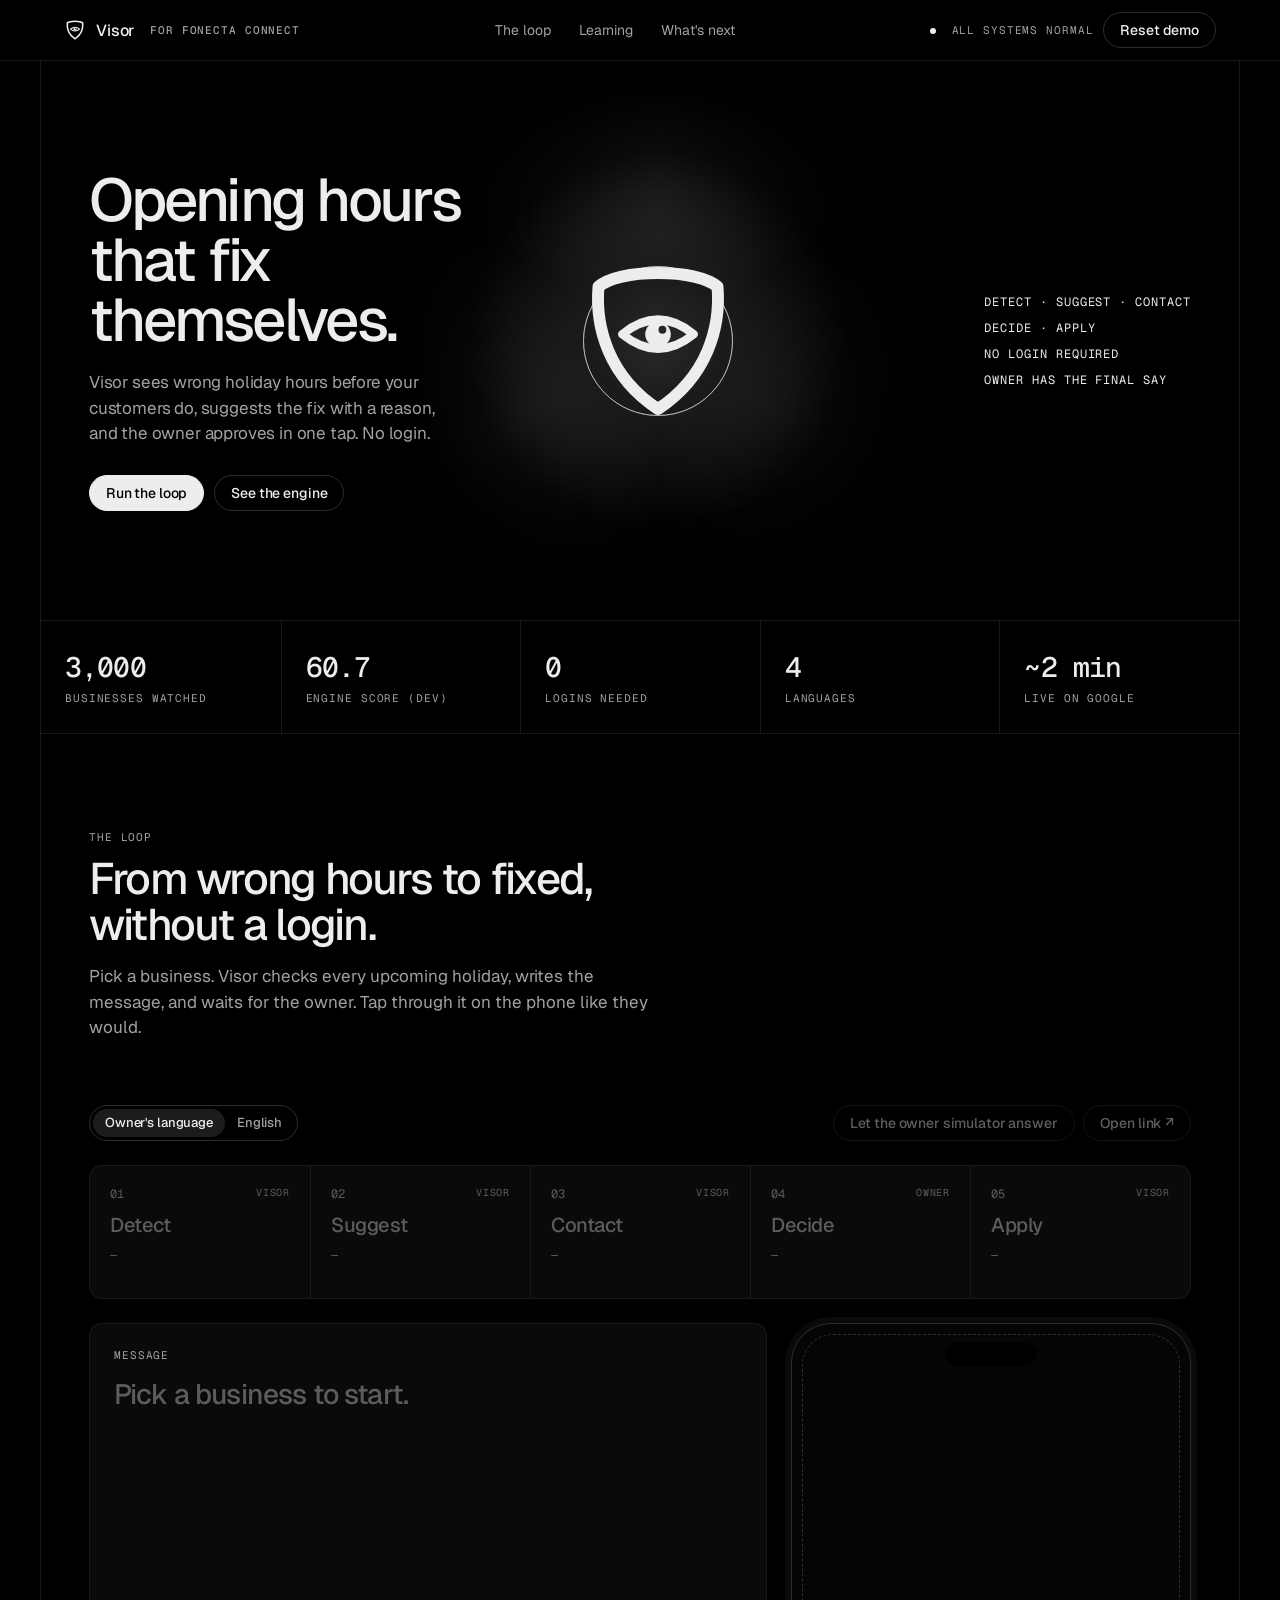
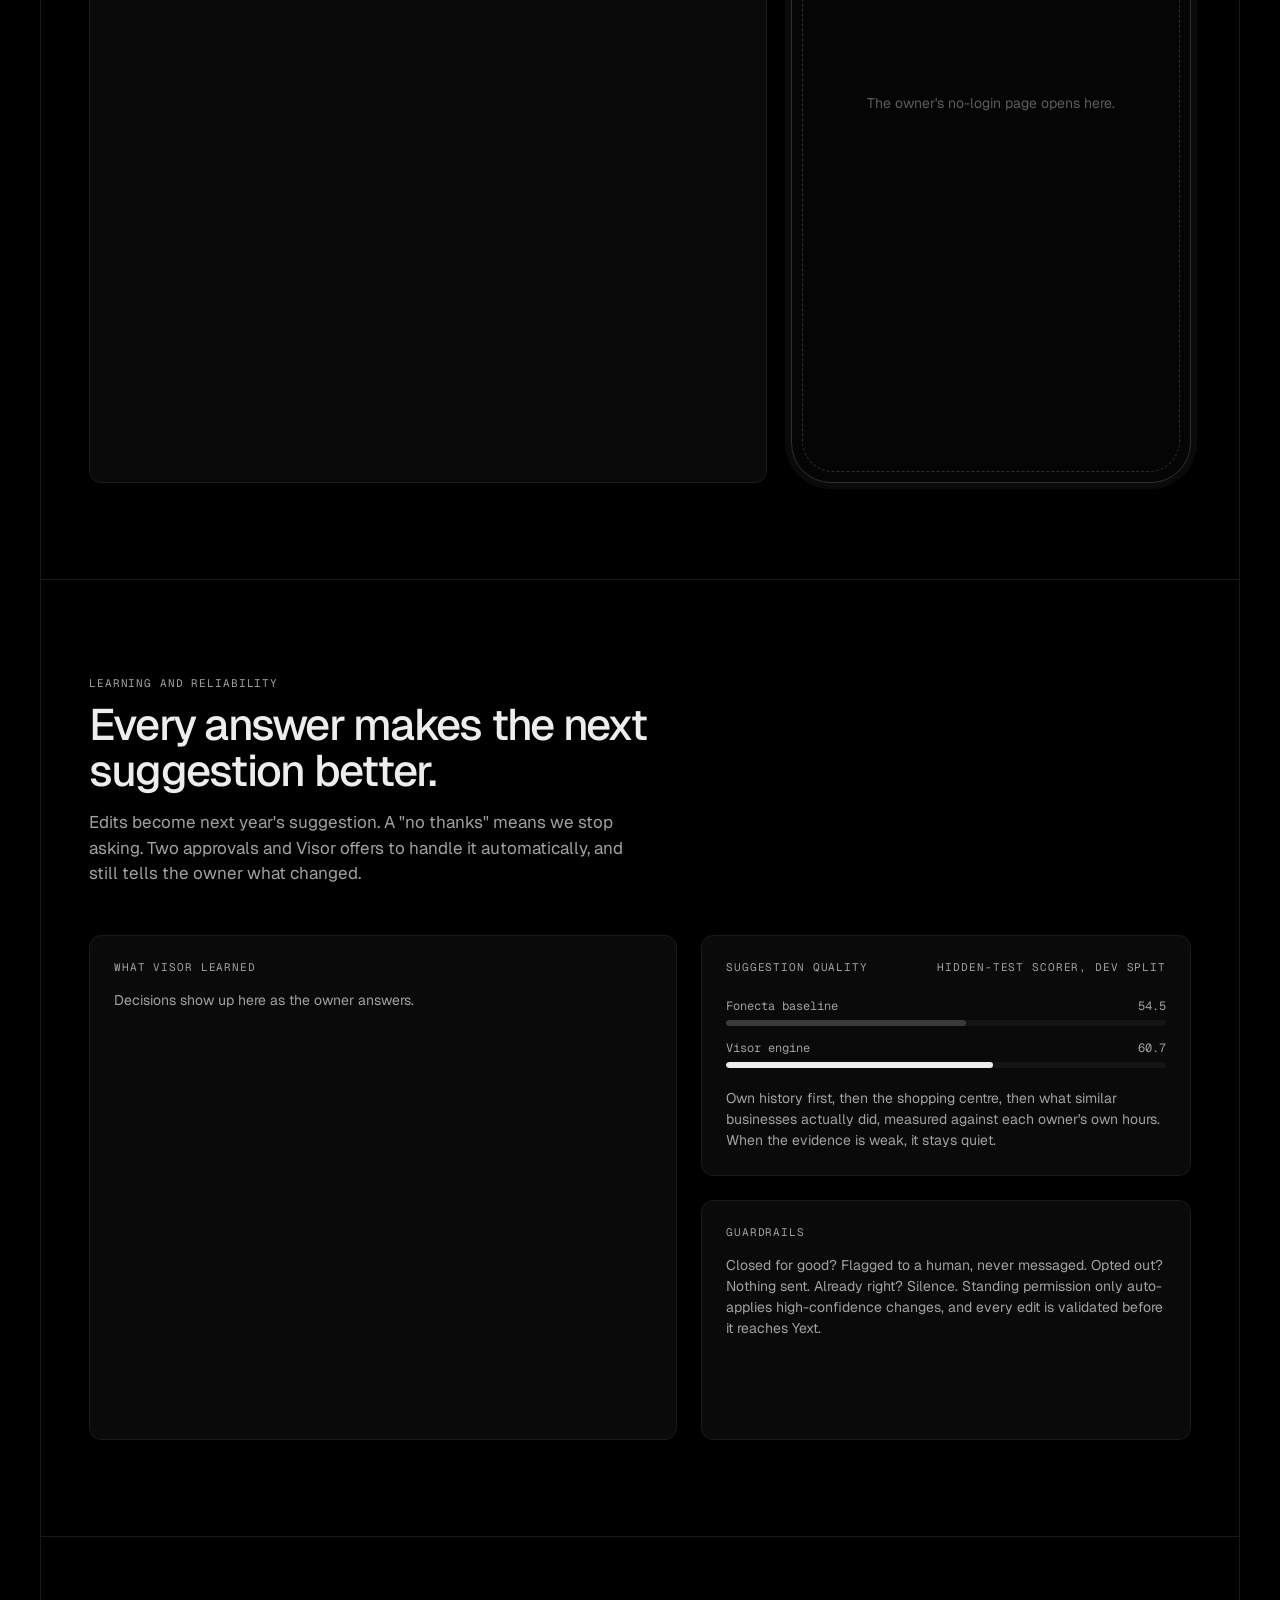
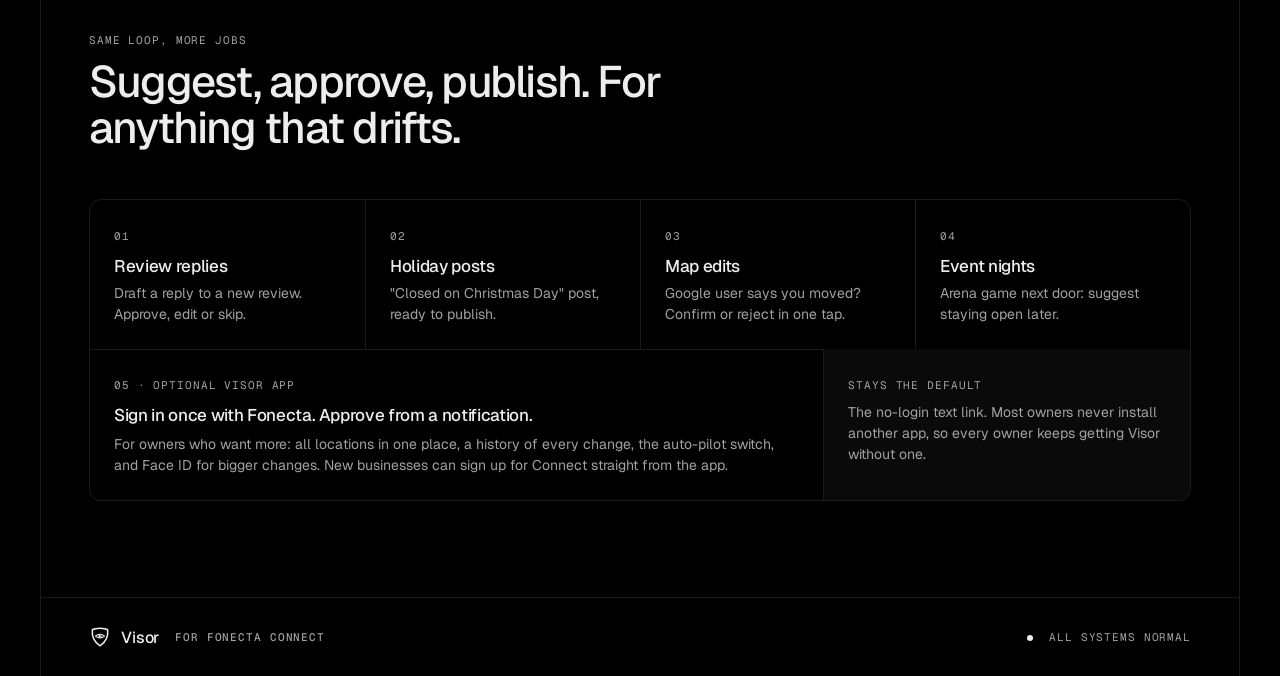
==== backend/static/index.html @ ec3476eb "Add optional Visor app to What's next section Co-Authored-By: Claude Opus 5.5 <noreply@anthropic.com" ====
<!doctype html>
<html lang="en">
<head>
<meta charset="utf-8">
<link rel="icon" href="/brand/favicon.svg" type="image/svg+xml"><link rel="apple-touch-icon" href="/brand/favicon-180.png">
<meta name="viewport" content="width=device-width, initial-scale=1">
<title>Visor · for Fonecta Connect</title>
<link rel="preconnect" href="https://fonts.googleapis.com">
<link rel="preconnect" href="https://fonts.gstatic.com" crossorigin>
<link href="https://fonts.googleapis.com/css2?family=Geist:wght@300;400;500;600&family=Geist+Mono:wght@400;500&display=swap" rel="stylesheet">
<style>
:root{--bg:#000;--fg:#ededed;--muted:#a1a1a1;--faint:#5c5c5c;--line:#1a1a1a;--line2:#2e2e2e;--card:#0a0a0a;
  --sans:"Geist",ui-sans-serif,system-ui,sans-serif;--mono:"Geist Mono",ui-monospace,monospace}
*{box-sizing:border-box;margin:0;padding:0}
html,body{background:var(--bg);color:var(--fg);font-family:var(--sans);-webkit-font-smoothing:antialiased}
a{color:inherit;text-decoration:none}
.frame{max-width:1200px;margin:0 auto;border-left:1px solid var(--line);border-right:1px solid var(--line);position:relative}
.label{font-family:var(--mono);font-size:11px;letter-spacing:.08em;text-transform:uppercase;color:var(--muted)}
nav{position:sticky;top:0;z-index:10;background:rgba(0,0,0,.75);backdrop-filter:blur(12px);border-bottom:1px solid var(--line)}
nav .frame{display:flex;align-items:center;justify-content:space-between;height:60px;padding:0 24px;border:0}
.brand svg{color:var(--fg);flex:none}
.brand{display:flex;align-items:center;gap:10px;font-weight:500;letter-spacing:-.01em}
.links{display:flex;gap:28px;font-size:14px;color:var(--muted)}
.links a:hover{color:var(--fg)}
.right{display:flex;gap:10px;align-items:center}
button,.btn{font-family:var(--sans);font-size:14px;font-weight:500;height:36px;padding:0 16px;border-radius:999px;cursor:pointer;
  border:1px solid var(--line2);background:transparent;color:var(--fg);transition:all .15s;display:inline-flex;align-items:center;gap:8px;letter-spacing:-.01em}
button:hover{border-color:#555}
button.primary{background:var(--fg);color:#000;border-color:var(--fg)}
button.primary:hover{background:#fff}
button:disabled{opacity:.4;pointer-events:none}

/* hero */
.hero{display:grid;grid-template-columns:1.1fr 1fr 1fr;align-items:center;min-height:560px;padding:0 48px;border-bottom:1px solid var(--line);overflow:hidden}
h1{font-weight:500;font-size:60px;line-height:1;letter-spacing:-.045em}
.hero p{color:var(--muted);font-size:17px;line-height:1.5;margin:20px 0 28px;max-width:360px;letter-spacing:-.01em}
.orbwrap{position:relative;height:460px;display:grid;place-items:center}
.orb{position:absolute;width:520px;height:520px;border-radius:50%;
  background:conic-gradient(from 0deg,#ffffff,#1a1a1a,#8a8a8a,#050505,#cfcfcf,#2a2a2a,#ffffff);
  -webkit-mask-image:radial-gradient(circle closest-side,#000 10%,rgba(0,0,0,.35) 55%,transparent 100%);
  mask-image:radial-gradient(circle closest-side,#000 10%,rgba(0,0,0,.35) 55%,transparent 100%);
  opacity:.22;animation:spin 22s linear infinite}
.orb2{position:absolute;width:300px;height:300px;border-radius:50%;background:radial-gradient(circle closest-side,#000 45%,transparent 100%)}
.ring{position:absolute;width:150px;height:150px;border-radius:50%;border:1px solid rgba(237,237,237,.35);animation:ripple 4.5s cubic-bezier(.2,.6,.3,1) infinite}
.ring:nth-of-type(5){animation-delay:1.5s}.ring:nth-of-type(6){animation-delay:3s}
@keyframes ripple{0%{transform:scale(1);opacity:.6}100%{transform:scale(2.9);opacity:0}}
.hero h1,.hero p,.hero .cta,.claims div{opacity:0;animation:rise .9s cubic-bezier(.2,.6,.3,1) forwards}
.hero p{animation-delay:.15s}.hero .cta{animation-delay:.3s}
.claims div:nth-child(1){animation-delay:.4s}.claims div:nth-child(2){animation-delay:.55s}.claims div:nth-child(3){animation-delay:.7s}.claims div:nth-child(4){animation-delay:.85s}
@keyframes spin{to{transform:rotate(360deg)}}
.bigmark{position:relative;width:170px;height:170px;color:var(--fg);display:grid;place-items:center}
.halo{position:absolute;width:380px;height:380px;border-radius:50%;background:radial-gradient(circle closest-side,rgba(255,255,255,.16),rgba(255,255,255,0));animation:breathe 6s ease-in-out infinite}
@keyframes breathe{50%{opacity:.45;transform:scale(1.08)}}
.bigmark .slit{position:absolute;left:14px;right:14px;top:44px;height:30px;background:#000;border-radius:14px 14px 30px 30px;overflow:hidden}
.bigmark .scan{position:absolute;top:0;bottom:0;width:40px;background:linear-gradient(90deg,transparent,rgba(237,237,237,.85),transparent);animation:scan 2.8s ease-in-out infinite alternate}
@keyframes scan{from{left:-40px}to{left:100%}}
.claims{justify-self:end;display:flex;flex-direction:column;gap:10px}
.claims div{font-family:var(--mono);font-size:12px;letter-spacing:.08em;text-transform:uppercase;color:var(--fg)}

/* stats strip */
.stats{display:grid;grid-template-columns:repeat(5,1fr);border-bottom:1px solid var(--line)}
.stat{padding:28px 24px;border-left:1px solid var(--line)}
.stat:first-child{border-left:0}
.stat b{display:block;font-weight:500;font-size:28px;letter-spacing:-.03em;font-family:var(--mono)}
.stat span{display:block;margin-top:6px}

/* section */
section{border-bottom:1px solid var(--line);padding:96px 48px}
h2{font-weight:500;font-size:44px;line-height:1.05;letter-spacing:-.04em;max-width:640px}
.lead{color:var(--muted);font-size:17px;line-height:1.5;margin-top:16px;max-width:560px}
.picker{display:flex;flex-wrap:wrap;gap:8px;margin-top:40px}
.chip{display:flex;flex-direction:column;align-items:flex-start;gap:4px;height:auto;padding:10px 14px;border-radius:10px;text-align:left}
.chip .n{font-size:14px}
.chip .tag{font-family:var(--mono);font-size:10px;letter-spacing:.08em;text-transform:uppercase;color:var(--faint)}
.chip.on{border-color:var(--fg);background:#0f0f0f}
.toolbar{display:flex;justify-content:space-between;align-items:center;margin-top:24px;gap:12px;flex-wrap:wrap}
.seg{display:inline-flex;border:1px solid var(--line2);border-radius:999px;padding:3px}
.seg button{border:0;height:28px;padding:0 12px;font-size:13px;color:var(--muted)}
.seg button.on{background:#1c1c1c;color:var(--fg)}

.pipe{display:grid;grid-template-columns:repeat(5,1fr);border:1px solid var(--line);border-radius:12px;margin-top:24px;overflow:hidden;background:var(--card)}
.step{padding:20px;border-left:1px solid var(--line);position:relative;min-height:132px;transition:background .4s}
.step:first-child{border-left:0}
.step:before{content:"";position:absolute;left:0;right:0;top:0;height:2px;background:var(--fg);transform:scaleX(0);transform-origin:left;transition:transform .6s ease}
.step .num{font-family:var(--mono);font-size:12px;color:var(--faint)}
.step .nm{font-size:20px;font-weight:500;letter-spacing:-.02em;margin:10px 0 8px;color:var(--faint);transition:color .3s}
.step .dt{font-family:var(--mono);font-size:12px;color:var(--faint);line-height:1.5}
.step.active{background:#0d0d0d}
.step.active:before{transform:scaleX(.5);animation:load 1.2s ease-in-out infinite alternate}
@keyframes load{from{transform:scaleX(.15)}to{transform:scaleX(.85)}}
.step.done:before{transform:scaleX(1)}
.step.active .nm,.step.done .nm{color:var(--fg)}
.step.done .dt,.step.active .dt{color:var(--muted)}
.step .who{position:absolute;top:20px;right:20px;font-family:var(--mono);font-size:10px;letter-spacing:.08em;color:var(--faint)}

.stage{display:grid;grid-template-columns:1fr 400px;gap:24px;margin-top:24px}
.card{border:1px solid var(--line);border-radius:12px;background:var(--card);padding:24px}
.card .label{display:flex;justify-content:space-between}
.msg{margin-top:20px;background:#121212;border:1px solid var(--line2);border-radius:18px 18px 18px 4px;padding:16px 18px;font-size:15px;line-height:1.55;white-space:pre-wrap;word-break:break-word;letter-spacing:-.005em;animation:rise .5s ease both}
.msg a{text-decoration:underline;text-underline-offset:3px}
.meta{display:flex;gap:16px;margin-top:16px;flex-wrap:wrap}
.meta div{font-family:var(--mono);font-size:12px;color:var(--muted)}
.ev{margin-top:24px;border-top:1px solid var(--line)}
.ev .row{display:grid;grid-template-columns:130px 1fr auto;gap:12px;padding:12px 0;border-bottom:1px solid var(--line);font-size:14px;align-items:baseline;animation:rise .4s ease both}
.ev .row .d{font-family:var(--mono);font-size:12px;color:var(--muted)}
.ev .row .b{font-family:var(--mono);font-size:10px;letter-spacing:.08em;color:var(--faint);text-transform:uppercase}
.ev .row .h{font-family:var(--mono);font-size:13px}
.ev .row .h s{color:var(--faint)}
.big{font-size:28px;font-weight:500;letter-spacing:-.03em;margin-top:16px;line-height:1.15}
.phone{border:1px solid var(--line2);border-radius:40px;padding:10px;background:#050505;height:760px;position:relative;box-shadow:0 0 0 6px #0a0a0a}
.phone iframe{width:100%;height:100%;border:0;border-radius:31px;background:#000}
.phone .empty{height:100%;display:grid;place-items:center;text-align:center;color:var(--faint);padding:40px;font-size:14px;line-height:1.6;border-radius:31px;border:1px dashed var(--line2)}
.notch{position:absolute;top:18px;left:50%;transform:translateX(-50%);width:90px;height:24px;border-radius:12px;background:#000;z-index:2}

/* bento */
.bento{display:grid;grid-template-columns:1.2fr 1fr;grid-template-rows:auto auto;gap:24px;margin-top:48px}
.bento .card{min-height:240px}
.bento .tall{grid-row:span 2}
.mem{margin-top:16px}
.mem .row{display:grid;grid-template-columns:110px 1fr auto;gap:12px;padding:12px 0;border-bottom:1px solid var(--line);font-size:14px;align-items:baseline}
.mem .row .k{font-family:var(--mono);font-size:10px;letter-spacing:.08em;text-transform:uppercase}
.mem .row .v{font-family:var(--mono);font-size:12px;color:var(--muted)}
.bars{margin-top:24px;display:flex;flex-direction:column;gap:14px}
.bar .t{display:flex;justify-content:space-between;font-family:var(--mono);font-size:12px;color:var(--muted);margin-bottom:6px}
.bar .tr{height:6px;background:#141414;border-radius:3px;overflow:hidden}
.bar .fi{height:100%;background:var(--fg);border-radius:3px;width:0;transition:width 1.2s ease}
.bar.base .fi{background:#3a3a3a}
.dot{display:inline-block;width:6px;height:6px;border-radius:50%;background:var(--fg);animation:pulse 2s infinite;vertical-align:middle}
@keyframes pulse{0%{box-shadow:0 0 0 0 rgba(237,237,237,.5)}70%{box-shadow:0 0 0 8px rgba(237,237,237,0)}100%{box-shadow:0 0 0 0 rgba(237,237,237,0)}}
@keyframes rise{from{opacity:0;transform:translateY(6px)}to{opacity:1;transform:none}}
footer .frame{display:flex;justify-content:space-between;align-items:center;padding:28px 48px}
.ext{display:grid;grid-template-columns:repeat(4,1fr);gap:0;border:1px solid var(--line);border-radius:12px 12px 0 0;margin-top:48px;overflow:hidden}
.ext div{padding:24px;border-left:1px solid var(--line)}
.ext div:first-child{border-left:0}
.ext b{display:block;font-weight:500;font-size:17px;letter-spacing:-.02em;margin:10px 0 6px}
.ext p{color:var(--muted);font-size:14px;line-height:1.5}
.appnext{display:grid;grid-template-columns:2fr 1fr;border:1px solid var(--line);border-top:0;border-radius:0 0 12px 12px;margin-top:-1px;overflow:hidden}
.appnext>div{padding:24px}
.appnext .keep{border-left:1px solid var(--line);background:#0a0a0a}
.appnext b{display:block;font-weight:500;font-size:17px;letter-spacing:-.02em;margin:10px 0 6px}
.appnext p{color:var(--muted);font-size:14px;line-height:1.5;margin-top:8px}
</style>
</head>
<body>
<nav><div class="frame">
  <div class="brand"><svg width="22" height="22" xmlns="http://www.w3.org/2000/svg" viewBox="0 0 100 100" fill="none" role="img" aria-label="Visor"> <defs><mask id="hlc1"><rect width="100" height="100" fill="#fff"/><circle cx="52.6" cy="43.4" r="2.3" fill="#000"/></mask></defs> <g stroke="currentColor" stroke-linejoin="round"> <path stroke-width="7" d="M50 10 C66 10 79 13 85 18 C87 42 79 71 50 90 C21 71 13 42 15 18 C21 13 34 10 50 10 Z"/> <path stroke-width="5" d="M29 46 Q50 29 71 46 Q50 63 29 46 Z"/> </g> <circle cx="50" cy="46" r="7.5" fill="currentColor" mask="url(#hlc1)"/> </svg>Visor<span class="label" style="margin-left:6px">for Fonecta Connect</span></div>
  <div class="links"><a href="#loop">The loop</a><a href="#learning">Learning</a><a href="#next">What's next</a></div>
  <div class="right"><span class="label"><span class="dot"></span>&nbsp; All systems normal</span><button id="reset">Reset demo</button></div>
</div></nav>

<div class="frame">
  <div class="hero">
    <div>
      <h1>Opening hours that fix themselves.</h1>
      <p>Visor sees wrong holiday hours before your customers do, suggests the fix with a reason, and the owner approves in one tap. No login.</p>
      <div class="cta" style="display:flex;gap:10px"><button class="primary" onclick="document.getElementById('loop').scrollIntoView({behavior:'smooth'})">Run the loop</button><button onclick="document.getElementById('learning').scrollIntoView({behavior:'smooth'})">See the engine</button></div>
    </div>
    <div class="orbwrap"><div class="orb"></div><div class="orb2"></div><div class="halo"></div><div class="ring"></div><div class="ring"></div><div class="ring"></div><div class="bigmark"><svg width="170" height="170" xmlns="http://www.w3.org/2000/svg" viewBox="0 0 100 100" fill="none" role="img" aria-label="Visor"> <style> .eye{transform-origin:50px 46px;animation:blink 6s ease-in-out infinite} @keyframes blink{0%,92%,100%{transform:scaleY(1)}95%{transform:scaleY(.08)}} @media (prefers-reduced-motion:reduce){.eye{animation:none}} </style> <defs><mask id="hlbig"><rect width="100" height="100" fill="#fff"/><circle cx="52.6" cy="43.4" r="2.3" fill="#000"/></mask></defs> <path stroke="currentColor" stroke-width="7" stroke-linejoin="round" d="M50 10 C66 10 79 13 85 18 C87 42 79 71 50 90 C21 71 13 42 15 18 C21 13 34 10 50 10 Z"/> <g class="eye"> <path stroke="currentColor" stroke-width="5" stroke-linejoin="round" d="M29 46 Q50 29 71 46 Q50 63 29 46 Z"/> <circle cx="50" cy="46" r="7.5" fill="currentColor" mask="url(#hlbig)"/> </g> </svg></div></div>
    <div class="claims"><div>Detect · Suggest · Contact</div><div>Decide · Apply</div><div>No login required</div><div>Owner has the final say</div></div>
  </div>

  <div class="stats">
    <div class="stat"><b>3,000</b><span class="label">Businesses watched</span></div>
    <div class="stat"><b>60.7</b><span class="label">Engine score (dev)</span></div>
    <div class="stat"><b>0</b><span class="label">Logins needed</span></div>
    <div class="stat"><b>4</b><span class="label">Languages</span></div>
    <div class="stat"><b>~2 min</b><span class="label">Live on Google</span></div>
  </div>

  <section id="loop">
    <div class="label">The loop</div>
    <h2 style="margin-top:12px">From wrong hours to fixed, without a login.</h2>
    <p class="lead">Pick a business. Visor checks every upcoming holiday, writes the message, and waits for the owner. Tap through it on the phone like they would.</p>
    <div class="picker" id="picker"></div>
    <div class="toolbar">
      <div class="seg" id="langseg"><button data-l="" class="on">Owner's language</button><button data-l="en">English</button></div>
      <div style="display:flex;gap:8px"><button id="sim" disabled>Let the owner simulator answer</button><button id="open" disabled>Open link ↗</button></div>
    </div>
    <div class="pipe" id="pipe"></div>
    <div class="stage">
      <div class="card" id="left"><div class="label"><span>Message</span><span id="chan"></span></div><div class="big" style="color:var(--faint)">Pick a business to start.</div></div>
      <div class="phone"><div class="notch"></div><div class="empty" id="phoneEmpty">The owner's no-login page opens here.</div><iframe id="frame" style="display:none" title="Owner decide page"></iframe></div>
    </div>
  </section>

  <section id="learning">
    <div class="label">Learning and reliability</div>
    <h2 style="margin-top:12px">Every answer makes the next suggestion better.</h2>
    <p class="lead">Edits become next year's suggestion. A "no thanks" means we stop asking. Two approvals and Visor offers to handle it automatically, and still tells the owner what changed.</p>
    <div class="bento">
      <div class="card tall"><div class="label"><span>What Visor learned</span><span id="memName"></span></div><div class="mem" id="mem"><p class="lead" style="font-size:14px">Decisions show up here as the owner answers.</p></div></div>
      <div class="card"><div class="label"><span>Suggestion quality</span><span>hidden-test scorer, dev split</span></div>
        <div class="bars">
          <div class="bar base"><div class="t"><span>Fonecta baseline</span><span>54.5</span></div><div class="tr"><div class="fi" data-w="54.5"></div></div></div>
          <div class="bar"><div class="t"><span>Visor engine</span><span>60.7</span></div><div class="tr"><div class="fi" data-w="60.7"></div></div></div>
        </div>
        <p class="lead" style="font-size:14px;margin-top:20px">Own history first, then the shopping centre, then what similar businesses actually did, measured against each owner's own hours. When the evidence is weak, it stays quiet.</p>
      </div>
      <div class="card"><div class="label"><span>Guardrails</span></div>
        <p class="lead" style="font-size:14px;margin-top:16px">Closed for good? Flagged to a human, never messaged. Opted out? Nothing sent. Already right? Silence. Standing permission only auto-applies high-confidence changes, and every edit is validated before it reaches Yext.</p>
      </div>
    </div>
  </section>

  <section id="next">
    <div class="label">Same loop, more jobs</div>
    <h2 style="margin-top:12px">Suggest, approve, publish. For anything that drifts.</h2>
    <div class="ext">
      <div><span class="label">01</span><b>Review replies</b><p>Draft a reply to a new review. Approve, edit or skip.</p></div>
      <div><span class="label">02</span><b>Holiday posts</b><p>"Closed on Christmas Day" post, ready to publish.</p></div>
      <div><span class="label">03</span><b>Map edits</b><p>Google user says you moved? Confirm or reject in one tap.</p></div>
      <div><span class="label">04</span><b>Event nights</b><p>Arena game next door: suggest staying open later.</p></div>
    </div>
    <div class="appnext">
      <div>
        <span class="label">05 · Optional Visor app</span>
        <b>Sign in once with Fonecta. Approve from a notification.</b>
        <p>For owners who want more: all locations in one place, a history of every change, the auto-pilot switch, and Face ID for bigger changes. New businesses can sign up for Connect straight from the app.</p>
      </div>
      <div class="keep"><span class="label">Stays the default</span><p>The no-login text link. Most owners never install another app, so every owner keeps getting Visor without one.</p></div>
    </div>
  </section>
</div>
<footer><div class="frame"><div class="brand"><svg width="22" height="22" xmlns="http://www.w3.org/2000/svg" viewBox="0 0 100 100" fill="none" role="img" aria-label="Visor"> <defs><mask id="hlc2"><rect width="100" height="100" fill="#fff"/><circle cx="52.6" cy="43.4" r="2.3" fill="#000"/></mask></defs> <g stroke="currentColor" stroke-linejoin="round"> <path stroke-width="7" d="M50 10 C66 10 79 13 85 18 C87 42 79 71 50 90 C21 71 13 42 15 18 C21 13 34 10 50 10 Z"/> <path stroke-width="5" d="M29 46 Q50 29 71 46 Q50 63 29 46 Z"/> </g> <circle cx="50" cy="46" r="7.5" fill="currentColor" mask="url(#hlc2)"/> </svg>Visor<span class="label" style="margin-left:6px">for Fonecta Connect</span></div><span class="label"><span class="dot"></span>&nbsp; All systems normal</span></div></footer>

<script>
const TAGS = {"FI-D0001":"Last year's hours","FI-D0004":"Shopping centre","FI-D0017":"No history","FI-D0012":"Standing permission",
  "FI-D0011":"Closed for good","FI-D0013":"Already right","SE-D0008":"Lucia · Swedish","NO-D0009":"Norwegian","FI-D0010":"Bar · late nights",
  "FI-D0002":"Father's Day lunch","FI-D0003":"Florist","FI-D0007":"Christmas break","FI-D0014":"School holidays","NO-D0015":"24/7 gym",
  "FI-D0005":"Ski season","FI-D0006":"Winter closure","SE-D0016":"Changed hours"};
const ORDER = ["FI-D0001","FI-D0017","FI-D0004","FI-D0012","FI-D0011","FI-D0013","SE-D0008","NO-D0009","FI-D0010"];
const STEPS = [["Detect","Visor"],["Suggest","Visor"],["Contact","Visor"],["Decide","Owner"],["Apply","Visor"]];
const $ = id => document.getElementById(id);
const esc = s => String(s ?? "").replace(/[&<>"]/g, c => ({"&":"&amp;","<":"&lt;",">":"&gt;",'"':"&quot;"}[c]));
const hrs = h => h === "closed" ? "Closed" : String(h).split(",").map(x => x.replace("-", "–")).join(", ");
const BASIS = {LAST_YEAR:"last year",TWO_YEARS_AGO:"2 yrs ago",SHOPPING_CENTRE:"mall hours",PEERS_LEARNED:"similar businesses",YOUR_EDIT:"your edit"};
let lang = "", current = null, run = null;
const sleep = ms => new Promise(r => setTimeout(r, ms));

function pipe(states = [], details = []){
  $("pipe").innerHTML = STEPS.map(([n, who], i) => `<div class="step ${states[i] || ""}"><span class="who">${who.toUpperCase()}</span>
    <div class="num">0${i+1}</div><div class="nm">${n}</div><div class="dt">${details[i] || "—"}</div></div>`).join("");
}
pipe();

async function loadBusinesses(){
  const list = await (await fetch("/api/businesses")).json();
  const byId = Object.fromEntries(list.map(b => [b.id, b]));
  $("picker").innerHTML = ORDER.filter(id => byId[id]).map(id => `<button class="chip" data-id="${id}"><span class="n">${esc(byId[id].name)}</span><span class="tag">${TAGS[id] || byId[id].city}</span></button>`).join("");
  $("picker").querySelectorAll(".chip").forEach(b => b.onclick = () => start(b.dataset.id));
}

async function start(id){
  current = id;
  $("picker").querySelectorAll(".chip").forEach(b => b.classList.toggle("on", b.dataset.id === id));
  $("sim").disabled = $("open").disabled = true;
  $("frame").style.display = "none"; $("phoneEmpty").style.display = "grid"; $("phoneEmpty").textContent = "Waiting for Visor…";
  $("left").innerHTML = `<div class="label"><span>Message</span><span></span></div><div class="big" style="color:var(--faint)">Checking every upcoming holiday…</div>`;
  pipe(["active"], ["scanning 7 Nov – 6 Jan"]);
  const t0 = performance.now();
  run = await (await fetch(`/api/run/${id}${lang ? "?lang=" + lang : ""}`, {method:"POST"})).json();
  const ms = Math.round(performance.now() - t0);
  const n = (run.items || []).length, q = (run.quiet || []).length, f = (run.flagged || []).length;
  const d1 = `detect() ${ms}ms<br>${n + q + f} days checked`;
  await sleep(500);
  if(run.status === "FLAGGED"){ pipe(["done","done"], [d1, "FLAG → human<br>closed-for-good signals"]); return showStatus("Flagged for a human.", "Reviews and map edits say this business closed for good. Connect never sends holiday hours to a business that may be gone."); }
  if(run.status === "ALL_GOOD"){ pipe(["done","done"], [d1, "NO_ACTION<br>all hours already right"]); return showStatus("All good. Staying quiet.", `${q} upcoming special days checked. Google already shows the right hours, so the owner isn't bothered.`); }
  if(run.status === "OPTED_OUT"){ pipe(["done","done"], [d1, "opted out"]); return showStatus("Owner opted out.", "Nothing is sent."); }
  const bases = [...new Set(run.items.map(i => BASIS[i.basis] || i.basis))].join(", ");
  pipe(["done","active"], [d1, "…"]); await sleep(600);
  pipe(["done","done","active"], [d1, `suggest() ${n} change${n>1?"s":""}<br>${bases}`, "…"]); await sleep(600);
  const auto = run.status === "AUTO_APPLIED";
  const d3 = `contact() ${(run.channel || "EMAIL").toLowerCase()} · ${run.message.lang}<br>${auto ? "inform only" : "1 message, no login"}`;
  if(auto){
    pipe(["done","done","done","done","done"], [d1, `suggest() ${n} changes<br>${bases}`, d3, "standing permission<br>no question needed", `apply() ${run.auto_applied.length} dates<br>Yext · ${run.auto_applied[0].visible_on.length} publishers`]);
  } else {
    pipe(["done","done","done","active"], [d1, `suggest() ${n} change${n>1?"s":""}<br>${bases}`, d3, "waiting for owner…", "—"]);
  }
  showMessage();
  $("frame").src = `/m/${run.token}${lang ? "?lang=" + lang : ""}`;
  $("frame").onload = () => { $("phoneEmpty").style.display = "none"; $("frame").style.display = "block"; };
  $("sim").disabled = auto; $("open").disabled = false;
  loadMemory();
}

function showStatus(title, body){
  $("left").innerHTML = `<div class="label"><span>Result</span><span></span></div><div class="big">${esc(title)}</div><p class="lead" style="font-size:15px">${esc(body)}</p>`;
  $("phoneEmpty").textContent = "No message sent."; loadMemory();
}

function showMessage(){
  const m = run.message, text = esc(run.channel === "EMAIL" ? m.text : m.sms).replace(/(https?:\/\/\S+)/g, '<a href="$1" target="_blank">$1</a>');
  $("left").innerHTML = `<div class="label"><span>Message · ${esc(run.channel || "EMAIL")}</span><span>to ${esc(run.name)}</span></div>
    ${run.channel === "EMAIL" ? `<div class="meta"><div>Subject: ${esc(m.subject)}</div></div>` : ""}
    <div class="msg">${text}</div>
    <div class="ev">${run.items.map((i, k) => `<div class="row" style="animation-delay:${k*80}ms"><span class="d">${esc(i.day_name)}<br>${i.date}</span>
      <span class="h"><s>${hrs(i.shown)}</s> → ${hrs(i.suggested)}</span><span class="b">${BASIS[i.basis] || i.basis} · ${Math.round(i.confidence*100)}%</span></div>`).join("")}</div>`;
}

async function loadMemory(){
  if(!current) return;
  const m = await (await fetch(`/api/memory/${current}`)).json();
  $("memName").textContent = (run && run.name) || current;
  const rows = m.decisions.map(d => `<div class="row"><span class="k">${d.kind}</span><span>${esc(d.day_key.replaceAll("_"," ").toLowerCase())}</span><span class="v">${d.hours ? hrs(d.hours) : "won't ask again"}</span></div>`).join("");
  $("mem").innerHTML = `<div class="row"><span class="k">Standing</span><span>Permission for holiday hours</span><span class="v">${m.standing_permission ? '<span class="dot"></span> on' : "off"}</span></div>` +
    (rows || `<p class="lead" style="font-size:14px">No decisions yet.</p>`);
}

window.addEventListener("message", e => {
  if(!run) return;
  if(e.data?.type === "connect-decided"){
    const r = e.data.results, applied = r.filter(x => x.hours), pubs = (applied[0] || {}).visible_on || [];
    const steps = [...document.querySelectorAll(".step")];
    steps[3].className = "step done"; steps[3].querySelector(".dt").innerHTML = r.map(x => x.decision.toLowerCase()).join(", ");
    if(applied.length){ steps[4].className = "step done"; steps[4].querySelector(".dt").innerHTML = `apply() ${applied.length} date${applied.length>1?"s":""}<br>Yext · ${pubs.length} publishers`; }
    loadMemory();
  }
  if(e.data?.type === "connect-standing") loadMemory();
});

$("sim").onclick = async () => {
  $("sim").disabled = true;
  await fetch(`/api/m/${run.token}/simulate`, {method:"POST"});
  $("frame").src = $("frame").src;
  const steps = [...document.querySelectorAll(".step")];
  steps[3].className = "step done"; steps[3].querySelector(".dt").innerHTML = "simulator answered";
  steps[4].className = "step done"; steps[4].querySelector(".dt").innerHTML = "apply() → Yext";
  loadMemory();
};
$("open").onclick = () => run && window.open(`/m/${run.token}${lang ? "?lang=" + lang : ""}`, "_blank");
$("reset").onclick = async () => { await fetch("/api/reset", {method:"POST"}); current = null; run = null; pipe();
  $("picker").querySelectorAll(".chip").forEach(b => b.classList.remove("on"));
  $("left").innerHTML = `<div class="label"><span>Message</span><span></span></div><div class="big" style="color:var(--faint)">Pick a business to start.</div>`;
  $("frame").style.display = "none"; $("phoneEmpty").style.display = "grid"; $("phoneEmpty").textContent = "The owner's no-login page opens here.";
  $("mem").innerHTML = `<p class="lead" style="font-size:14px">Decisions show up here as the owner answers.</p>`; };
$("langseg").querySelectorAll("button").forEach(b => b.onclick = () => {
  lang = b.dataset.l; $("langseg").querySelectorAll("button").forEach(x => x.classList.toggle("on", x === b)); if(current) start(current); });
new IntersectionObserver(es => es.forEach(e => { if(e.isIntersecting) document.querySelectorAll(".fi").forEach(f => f.style.width = f.dataset.w + "%"); }))
  .observe(document.querySelector(".bars"));
loadBusinesses();
</script>
</body>
</html>
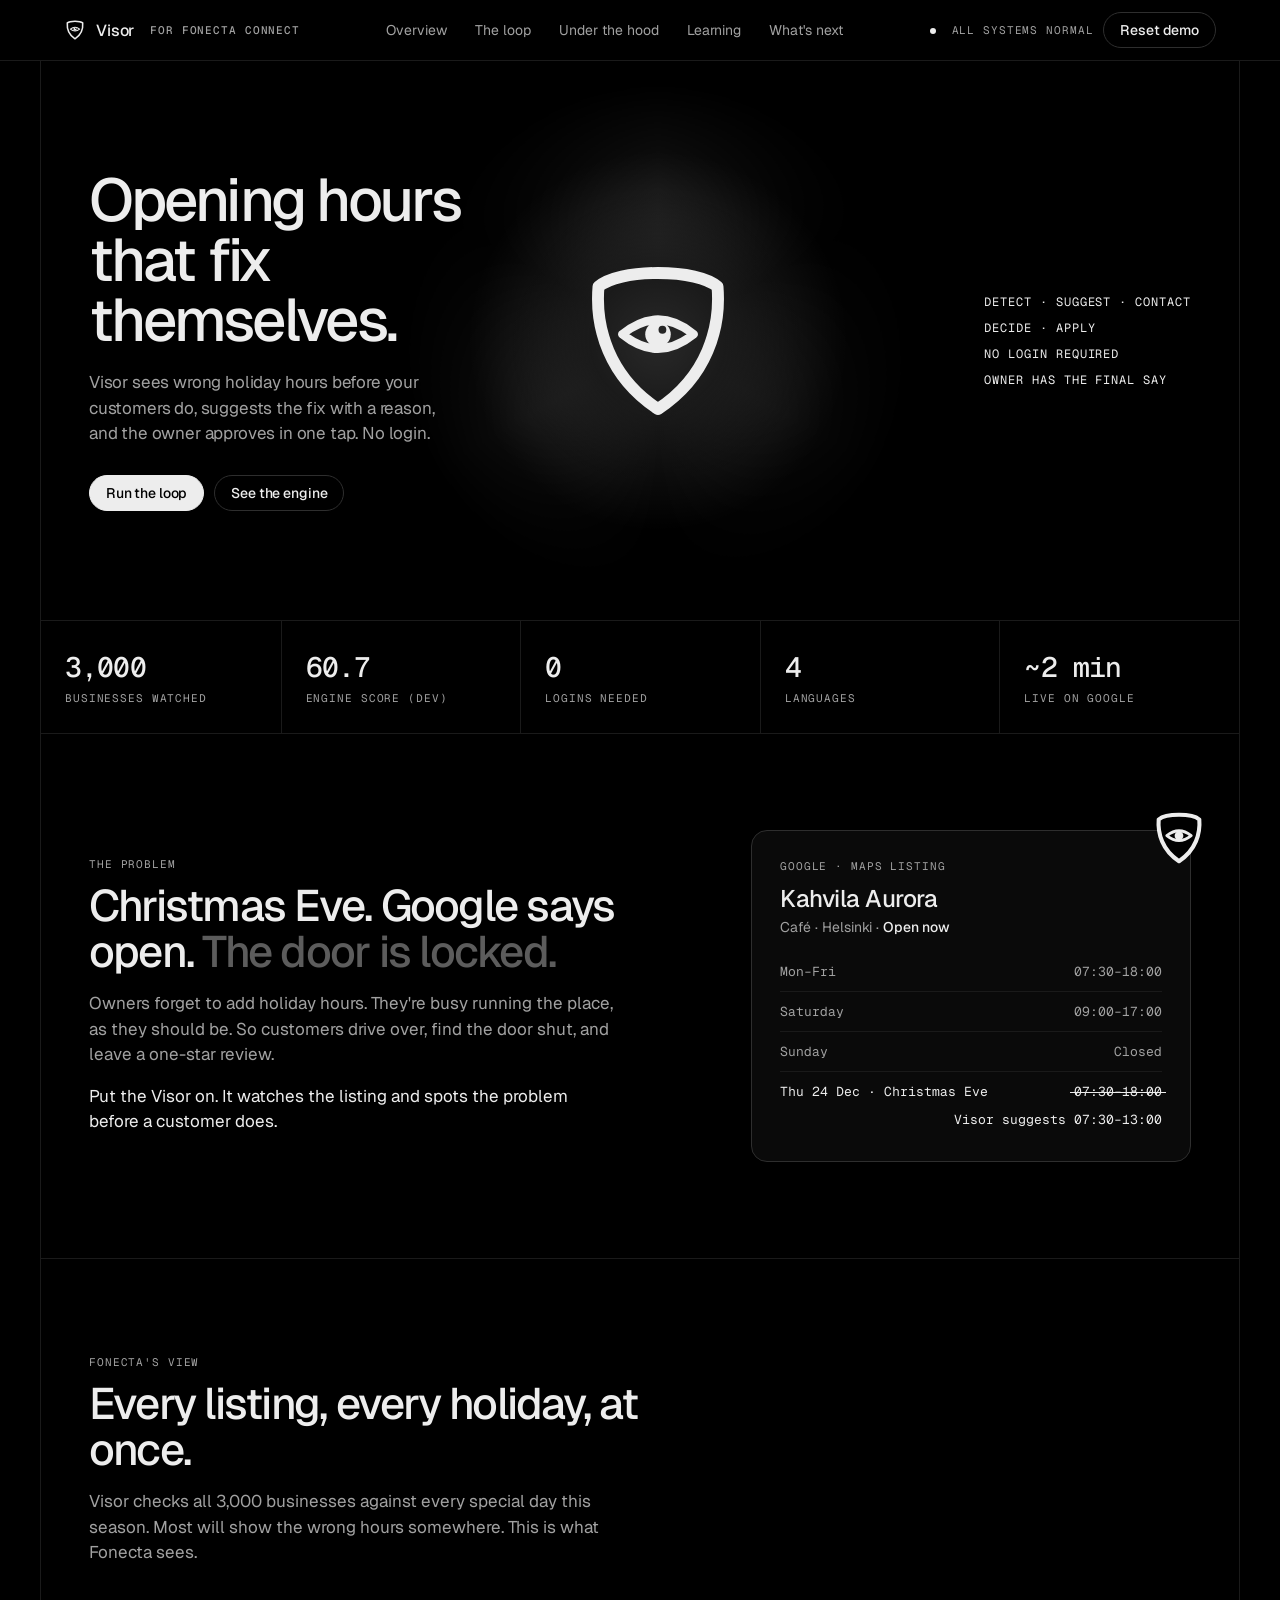
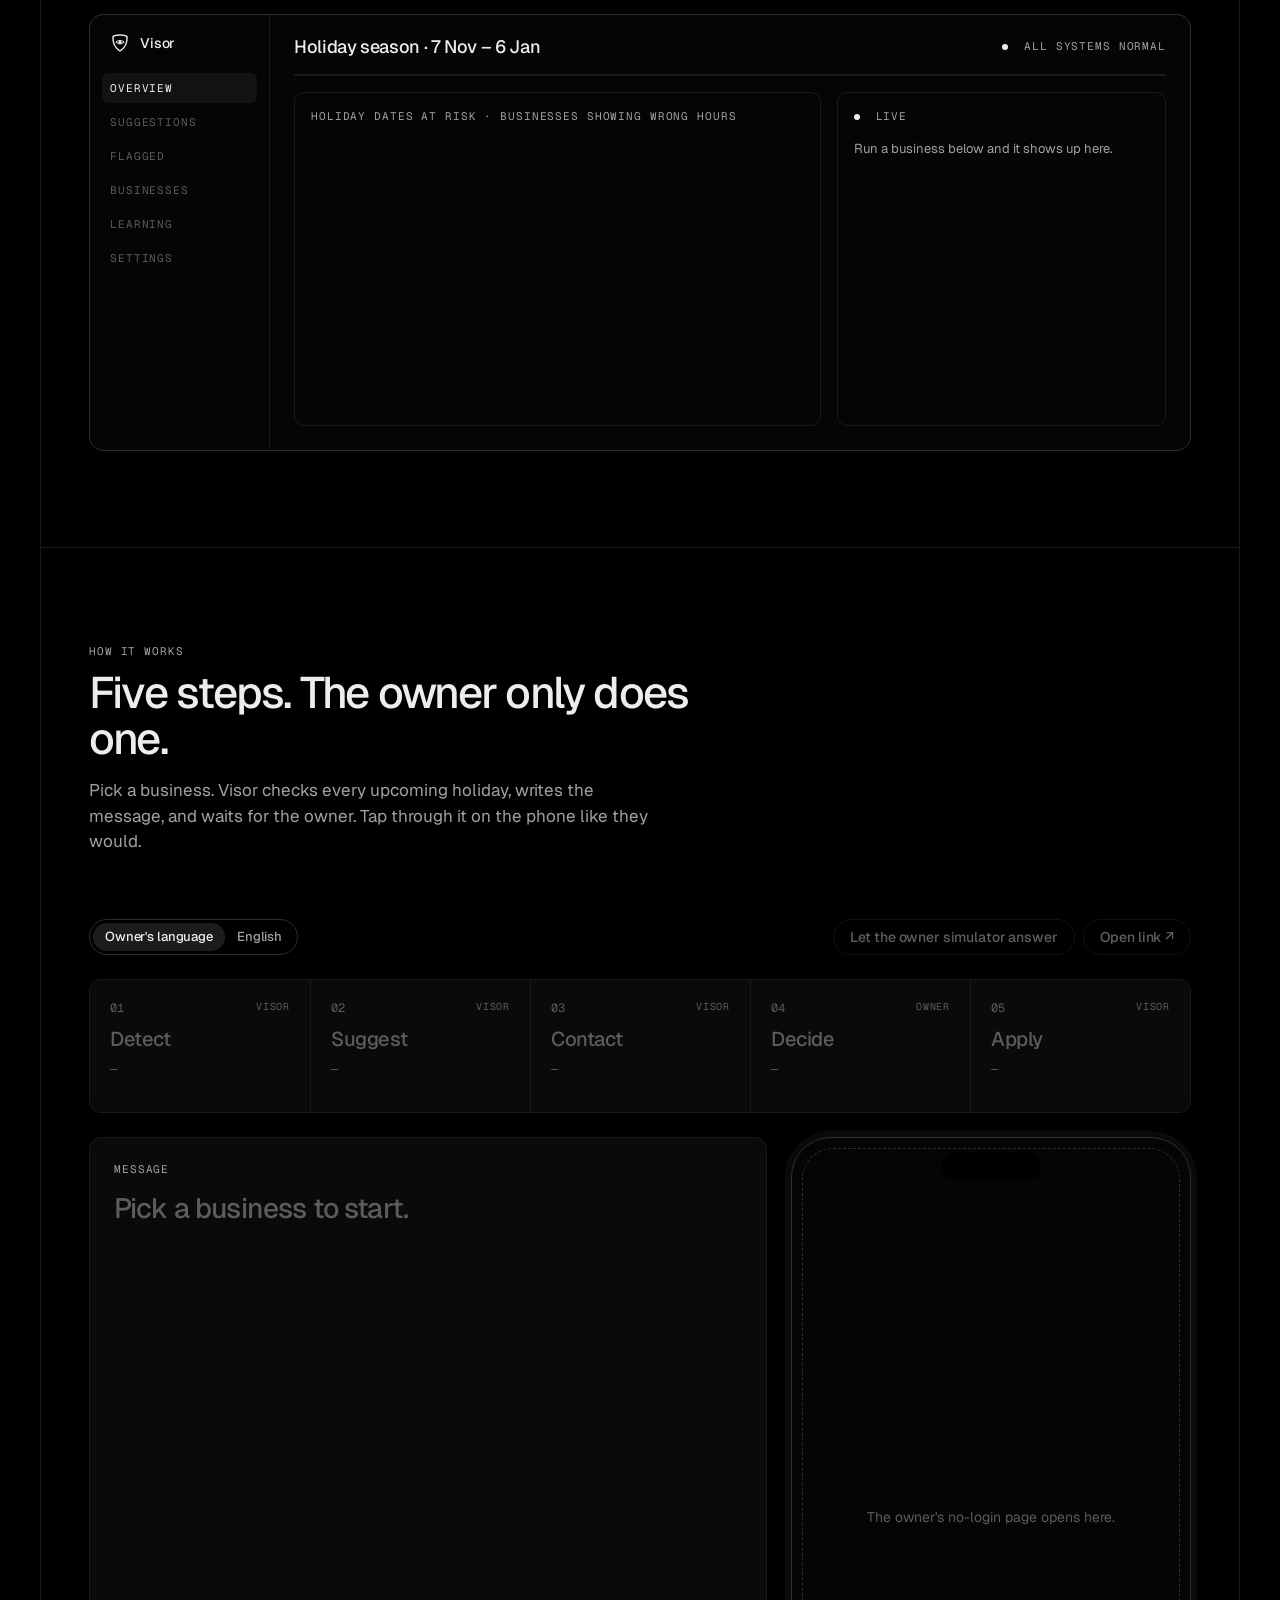
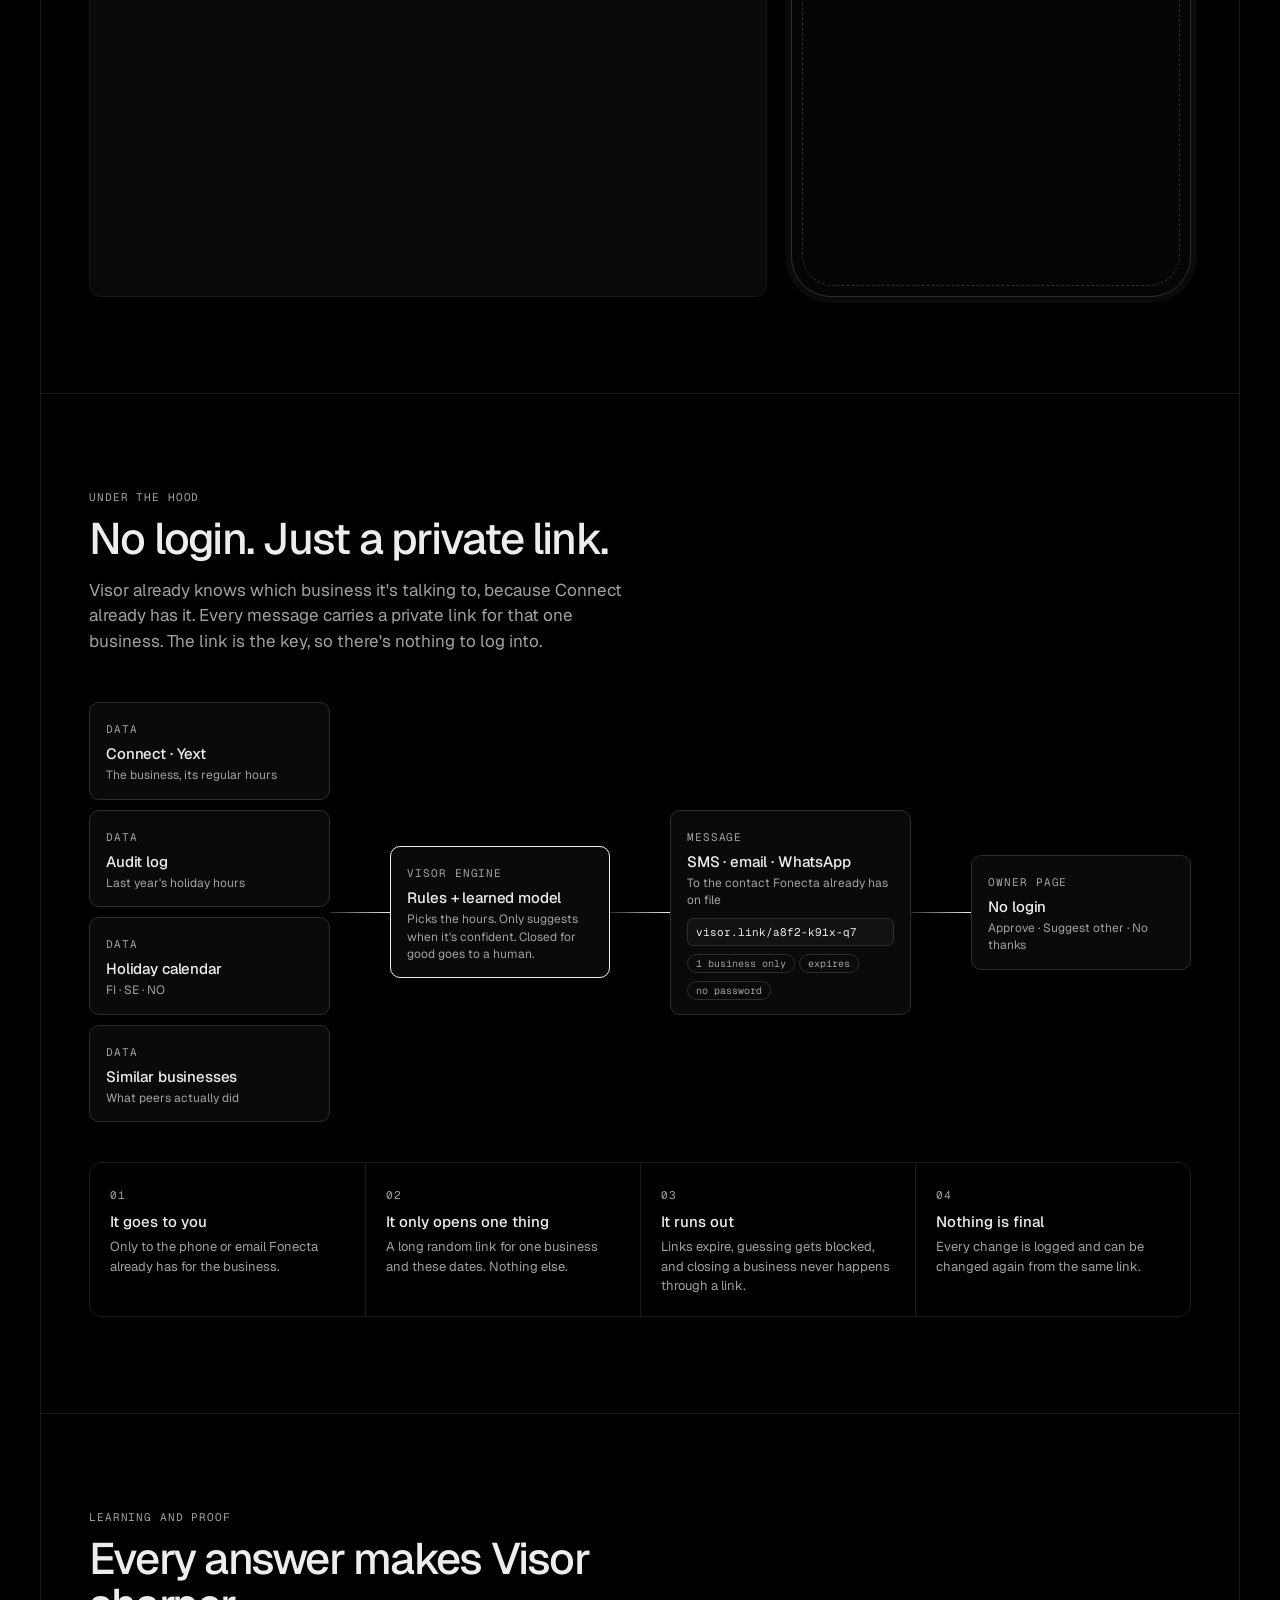
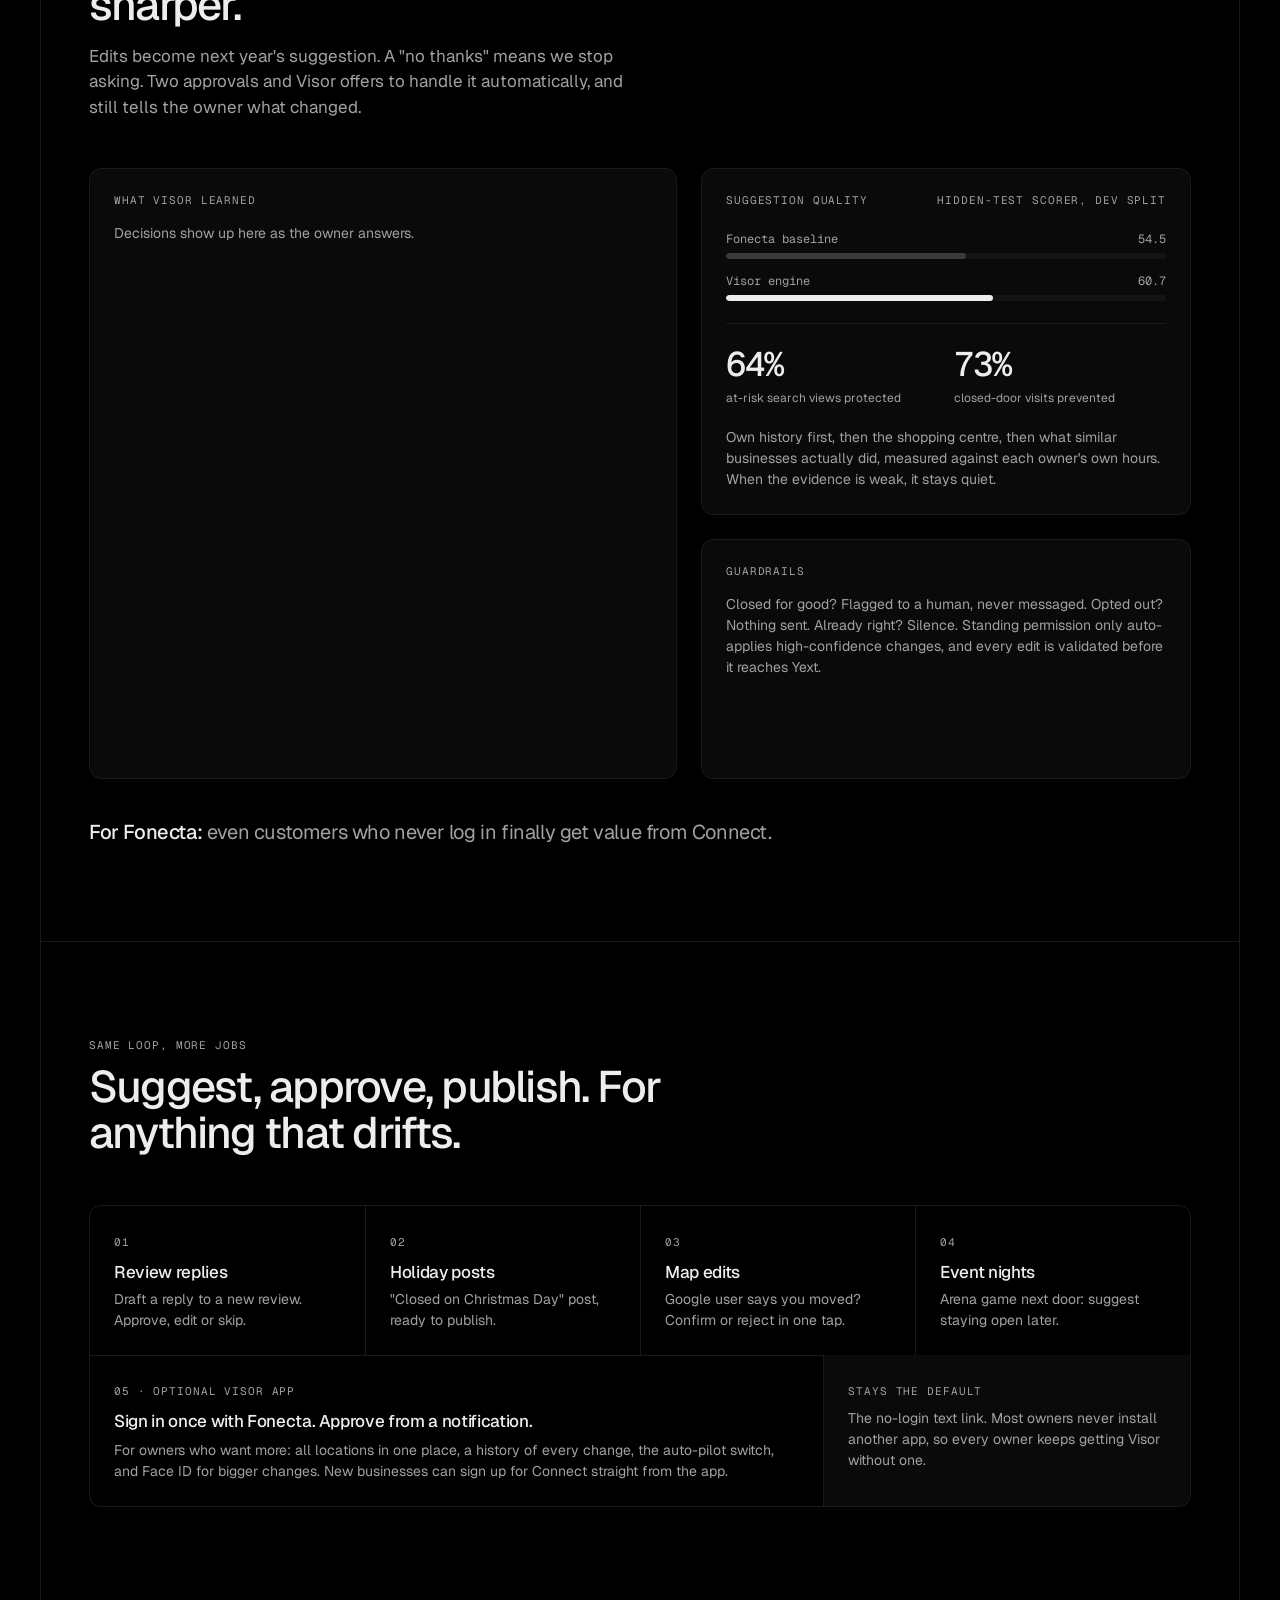
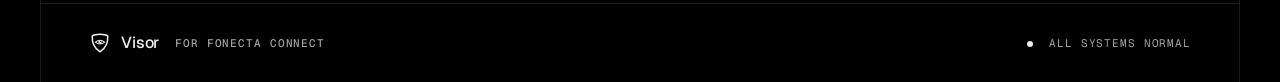
==== commit 3baff8f4: "Lock the console to the demo video; owner-link guardrails - Console: problem listing card, Fonecta o" ====
--- a/backend/static/index.html
+++ b/backend/static/index.html
@@ -41,9 +41,6 @@
   mask-image:radial-gradient(circle closest-side,#000 10%,rgba(0,0,0,.35) 55%,transparent 100%);
   opacity:.22;animation:spin 22s linear infinite}
 .orb2{position:absolute;width:300px;height:300px;border-radius:50%;background:radial-gradient(circle closest-side,#000 45%,transparent 100%)}
-.ring{position:absolute;width:150px;height:150px;border-radius:50%;border:1px solid rgba(237,237,237,.35);animation:ripple 4.5s cubic-bezier(.2,.6,.3,1) infinite}
-.ring:nth-of-type(5){animation-delay:1.5s}.ring:nth-of-type(6){animation-delay:3s}
-@keyframes ripple{0%{transform:scale(1);opacity:.6}100%{transform:scale(2.9);opacity:0}}
 .hero h1,.hero p,.hero .cta,.claims div{opacity:0;animation:rise .9s cubic-bezier(.2,.6,.3,1) forwards}
 .hero p{animation-delay:.15s}.hero .cta{animation-delay:.3s}
 .claims div:nth-child(1){animation-delay:.4s}.claims div:nth-child(2){animation-delay:.55s}.claims div:nth-child(3){animation-delay:.7s}.claims div:nth-child(4){animation-delay:.85s}
@@ -51,9 +48,6 @@
 .bigmark{position:relative;width:170px;height:170px;color:var(--fg);display:grid;place-items:center}
 .halo{position:absolute;width:380px;height:380px;border-radius:50%;background:radial-gradient(circle closest-side,rgba(255,255,255,.16),rgba(255,255,255,0));animation:breathe 6s ease-in-out infinite}
 @keyframes breathe{50%{opacity:.45;transform:scale(1.08)}}
-.bigmark .slit{position:absolute;left:14px;right:14px;top:44px;height:30px;background:#000;border-radius:14px 14px 30px 30px;overflow:hidden}
-.bigmark .scan{position:absolute;top:0;bottom:0;width:40px;background:linear-gradient(90deg,transparent,rgba(237,237,237,.85),transparent);animation:scan 2.8s ease-in-out infinite alternate}
-@keyframes scan{from{left:-40px}to{left:100%}}
 .claims{justify-self:end;display:flex;flex-direction:column;gap:10px}
 .claims div{font-family:var(--mono);font-size:12px;letter-spacing:.08em;text-transform:uppercase;color:var(--fg)}
 
@@ -139,12 +133,88 @@
 .appnext .keep{border-left:1px solid var(--line);background:#0a0a0a}
 .appnext b{display:block;font-weight:500;font-size:17px;letter-spacing:-.02em;margin:10px 0 6px}
 .appnext p{color:var(--muted);font-size:14px;line-height:1.5;margin-top:8px}
+
+/* problem */
+.problem{display:grid;grid-template-columns:1fr 1fr;gap:48px;align-items:center}
+.problem h2 .dim{color:var(--faint)}
+.listing{position:relative;border:1px solid var(--line2);border-radius:16px;background:var(--card);padding:28px;max-width:440px;justify-self:end;width:100%}
+.listing .nm{font-size:24px;font-weight:500;letter-spacing:-.02em;margin-top:10px}
+.listing .sub{color:var(--muted);font-size:14px;margin-top:4px}.listing .sub b{color:var(--fg);font-weight:500}
+.listing .hr{display:flex;justify-content:space-between;font-family:var(--mono);font-size:13px;padding:11px 0;border-bottom:1px solid var(--line);color:var(--muted)}
+.listing .hr:last-child{border-bottom:0;color:var(--fg)}
+.listing .hr.risk span:last-child{position:relative}
+.listing .hr.risk span:last-child:after{content:"";position:absolute;left:-4px;right:-4px;top:50%;height:1px;background:var(--fg);transform:scaleX(0);transform-origin:left;transition:transform .8s ease .3s}
+.listing.on .hr.risk span:last-child:after{transform:scaleX(1)}
+.listing .fix{font-family:var(--mono);font-size:13px;text-align:right;color:var(--fg);height:0;overflow:hidden;opacity:0;transition:all .6s ease .9s}
+.listing.on .fix{height:22px;opacity:1}
+.stamp{position:absolute;top:-22px;right:-18px;width:58px;height:58px;color:var(--fg);opacity:0;transform:scale(1.6) rotate(-8deg);transition:all .5s cubic-bezier(.2,.8,.3,1.3)}
+.listing.on .stamp{opacity:1;transform:none}
+/* overview dashboard */
+.dash{display:grid;grid-template-columns:180px 1fr;border:1px solid var(--line2);border-radius:14px;background:#050505;overflow:hidden;margin-top:48px}
+.side{border-right:1px solid var(--line);padding:18px 12px;display:flex;flex-direction:column;gap:4px}
+.side .brand{padding:0 8px 16px;font-size:14px}
+.side a{font-family:var(--mono);font-size:11px;letter-spacing:.08em;text-transform:uppercase;color:var(--faint);padding:8px;border-radius:6px}
+.side a.on{background:#121212;color:var(--fg)}
+.dmain{padding:20px 24px 24px}
+.dhead{display:flex;justify-content:space-between;align-items:center}
+.dhead b{font-weight:500;font-size:18px;letter-spacing:-.02em}
+.kpis{display:grid;grid-template-columns:repeat(5,1fr);border:1px solid var(--line);border-radius:10px;margin-top:16px}
+.kpi{padding:14px 16px;border-left:1px solid var(--line)}.kpi:first-child{border-left:0}
+.kpi b{display:block;font-family:var(--mono);font-weight:500;font-size:26px;letter-spacing:-.03em}
+.kpi span{display:block;margin-top:4px;font-size:10px}
+.drow{display:grid;grid-template-columns:1.6fr 1fr;gap:16px;margin-top:16px}
+.panel2{border:1px solid var(--line);border-radius:10px;padding:16px}
+.chart{display:flex;align-items:flex-end;gap:8px;height:270px;margin-top:16px;padding-top:18px}
+.col{flex:1;display:flex;flex-direction:column;align-items:center;justify-content:flex-end;height:100%;min-width:0}
+.col .v{font-family:var(--mono);font-size:10px;color:var(--muted);margin-bottom:4px;opacity:0;transition:opacity .4s}
+.col .b{width:100%;background:#2a2a2a;border-radius:3px 3px 0 0;height:0;transition:height .9s cubic-bezier(.2,.6,.3,1)}
+.col.peak .b{background:var(--fg)}
+.col .x{font-family:var(--mono);font-size:10px;color:var(--faint);margin-top:6px;white-space:nowrap}
+.chart.on .v{opacity:1}
+.feed .it{padding:10px 0;border-bottom:1px solid var(--line);font-size:13px;line-height:1.45;animation:rise .4s ease both}
+.feed .it:last-child{border-bottom:0}
+.feed .t{font-family:var(--mono);font-size:10px;color:var(--faint);display:block}
+.feed .it b{font-weight:500}.feed .it span.w{color:var(--muted)}
+/* phone notification */
+.notif{position:absolute;top:14px;left:50%;transform:translateX(-50%);width:100px;height:28px;border-radius:16px;background:#000;z-index:3;overflow:hidden;
+  transition:width .5s cubic-bezier(.2,.8,.3,1),height .5s cubic-bezier(.2,.8,.3,1),border-radius .5s;border:1px solid transparent}
+.notif .in{opacity:0;padding:14px 16px;display:flex;gap:12px;transition:opacity .25s}
+.notif.open{width:340px;height:96px;border-radius:24px;border-color:#222}
+.notif.open .in{opacity:1;transition-delay:.3s}
+.notif .ic{width:36px;height:36px;border-radius:9px;background:var(--fg);color:#000;display:grid;place-items:center;flex:none}
+.notif .tx{font-size:13px;line-height:1.35;min-width:0}.notif .tx b{font-weight:600;display:flex;justify-content:space-between}
+.notif .tx b span{font-weight:400;color:var(--faint);font-size:12px}
+.notif .tx p{color:#cfcfcf;display:-webkit-box;-webkit-line-clamp:2;-webkit-box-orient:vertical;overflow:hidden}
+/* under the hood */
+.flow{display:grid;grid-template-columns:1.1fr 60px 1fr 60px 1.1fr 60px 1fr;align-items:center;margin-top:48px}
+.flow .stack{display:flex;flex-direction:column;gap:10px}
+.node{border:1px solid var(--line2);border-radius:10px;background:var(--card);padding:14px 16px;opacity:0;transform:translateY(8px);transition:all .6s ease}
+.node b{display:block;font-weight:500;font-size:15px;letter-spacing:-.01em;margin-top:6px}
+.node p{color:var(--muted);font-size:12px;margin-top:4px;line-height:1.45}
+.node.hl{border-color:var(--fg)}
+.node .pill{display:inline-block;font-family:var(--mono);font-size:10px;border:1px solid var(--line2);border-radius:999px;padding:2px 8px;margin:8px 4px 0 0;color:var(--muted)}
+.node code{display:block;font-family:var(--mono);font-size:11px;background:#121212;border:1px solid var(--line2);border-radius:6px;padding:6px 8px;margin-top:8px;color:var(--fg)}
+.wire{height:1px;background:linear-gradient(90deg,var(--line2),var(--fg),var(--line2));background-size:200% 100%;animation:flowline 2.2s linear infinite;opacity:0;transition:opacity .6s}
+@keyframes flowline{from{background-position:200% 0}to{background-position:0 0}}
+.flow.on .node,.flow.on .wire{opacity:1;transform:none}
+.trust{display:grid;grid-template-columns:repeat(4,1fr);border:1px solid var(--line);border-radius:12px;margin-top:40px;overflow:hidden}
+.trust div{padding:20px;border-left:1px solid var(--line)}.trust div:first-child{border-left:0}
+.trust b{display:block;font-weight:500;font-size:15px;margin:8px 0 6px}
+.trust p{color:var(--muted);font-size:13px;line-height:1.5}
+.proof{display:grid;grid-template-columns:1fr 1fr;gap:16px;margin-top:22px;border-top:1px solid var(--line);padding-top:18px}
+.proof b{display:block;font-family:var(--mono);font-weight:500;font-size:34px;letter-spacing:-.03em}
+.proof span{display:block;color:var(--muted);font-size:12px;margin-top:4px;line-height:1.4}
+.fonecta{margin-top:40px;font-size:20px;letter-spacing:-.02em;color:var(--muted)}.fonecta b{color:var(--fg);font-weight:500}
+@media (max-width:900px){.hero,.problem,.drow,.stage,.bento{grid-template-columns:1fr}.dash{grid-template-columns:1fr}.side{display:none}
+  .kpis,.stats,.ext,.trust{grid-template-columns:repeat(2,1fr)}.flow{grid-template-columns:1fr}.wire{height:24px;width:1px;justify-self:center}
+  section{padding:64px 16px}.hero{padding:40px 16px}.links{display:none}.appnext{grid-template-columns:1fr}.chart .x{font-size:8px}}
+@media (prefers-reduced-motion:reduce){*{animation:none!important;transition:none!important}}
 </style>
 </head>
 <body>
 <nav><div class="frame">
   <div class="brand"><svg width="22" height="22" xmlns="http://www.w3.org/2000/svg" viewBox="0 0 100 100" fill="none" role="img" aria-label="Visor"> <defs><mask id="hlc1"><rect width="100" height="100" fill="#fff"/><circle cx="52.6" cy="43.4" r="2.3" fill="#000"/></mask></defs> <g stroke="currentColor" stroke-linejoin="round"> <path stroke-width="7" d="M50 10 C66 10 79 13 85 18 C87 42 79 71 50 90 C21 71 13 42 15 18 C21 13 34 10 50 10 Z"/> <path stroke-width="5" d="M29 46 Q50 29 71 46 Q50 63 29 46 Z"/> </g> <circle cx="50" cy="46" r="7.5" fill="currentColor" mask="url(#hlc1)"/> </svg>Visor<span class="label" style="margin-left:6px">for Fonecta Connect</span></div>
-  <div class="links"><a href="#loop">The loop</a><a href="#learning">Learning</a><a href="#next">What's next</a></div>
+  <div class="links"><a href="#overview">Overview</a><a href="#loop">The loop</a><a href="#hood">Under the hood</a><a href="#learning">Learning</a><a href="#next">What's next</a></div>
   <div class="right"><span class="label"><span class="dot"></span>&nbsp; All systems normal</span><button id="reset">Reset demo</button></div>
 </div></nav>
 
@@ -155,7 +225,83 @@
       <p>Visor sees wrong holiday hours before your customers do, suggests the fix with a reason, and the owner approves in one tap. No login.</p>
       <div class="cta" style="display:flex;gap:10px"><button class="primary" onclick="document.getElementById('loop').scrollIntoView({behavior:'smooth'})">Run the loop</button><button onclick="document.getElementById('learning').scrollIntoView({behavior:'smooth'})">See the engine</button></div>
     </div>
-    <div class="orbwrap"><div class="orb"></div><div class="orb2"></div><div class="halo"></div><div class="ring"></div><div class="ring"></div><div class="ring"></div><div class="bigmark"><svg width="170" height="170" xmlns="http://www.w3.org/2000/svg" viewBox="0 0 100 100" fill="none" role="img" aria-label="Visor"> <style> .eye{transform-origin:50px 46px;animation:blink 6s ease-in-out infinite} @keyframes blink{0%,92%,100%{transform:scaleY(1)}95%{transform:scaleY(.08)}} @media (prefers-reduced-motion:reduce){.eye{animation:none}} </style> <defs><mask id="hlbig"><rect width="100" height="100" fill="#fff"/><circle cx="52.6" cy="43.4" r="2.3" fill="#000"/></mask></defs> <path stroke="currentColor" stroke-width="7" stroke-linejoin="round" d="M50 10 C66 10 79 13 85 18 C87 42 79 71 50 90 C21 71 13 42 15 18 C21 13 34 10 50 10 Z"/> <g class="eye"> <path stroke="currentColor" stroke-width="5" stroke-linejoin="round" d="M29 46 Q50 29 71 46 Q50 63 29 46 Z"/> <circle cx="50" cy="46" r="7.5" fill="currentColor" mask="url(#hlbig)"/> </g> </svg></div></div>
+    <div class="orbwrap"><div class="orb"></div><div class="orb2"></div><div class="halo"></div><div class="bigmark"><svg width="170" height="170" xmlns="http://www.w3.org/2000/svg" viewBox="0 0 100 100" fill="none" role="img" aria-label="Visor"> <style> .eye{transform-origin:50px 46px;animation:blink 6s ease-in-out infinite} @keyframes blink{0%,92%,100%{transform:scaleY(1)}95%{transform:scaleY(.08)}} @media (prefers-reduced-motion:reduce){.eye{animation:none}} 
+/* problem */
+.problem{display:grid;grid-template-columns:1fr 1fr;gap:48px;align-items:center}
+.problem h2 .dim{color:var(--faint)}
+.listing{position:relative;border:1px solid var(--line2);border-radius:16px;background:var(--card);padding:28px;max-width:440px;justify-self:end;width:100%}
+.listing .nm{font-size:24px;font-weight:500;letter-spacing:-.02em;margin-top:10px}
+.listing .sub{color:var(--muted);font-size:14px;margin-top:4px}.listing .sub b{color:var(--fg);font-weight:500}
+.listing .hr{display:flex;justify-content:space-between;font-family:var(--mono);font-size:13px;padding:11px 0;border-bottom:1px solid var(--line);color:var(--muted)}
+.listing .hr:last-child{border-bottom:0;color:var(--fg)}
+.listing .hr.risk span:last-child{position:relative}
+.listing .hr.risk span:last-child:after{content:"";position:absolute;left:-4px;right:-4px;top:50%;height:1px;background:var(--fg);transform:scaleX(0);transform-origin:left;transition:transform .8s ease .3s}
+.listing.on .hr.risk span:last-child:after{transform:scaleX(1)}
+.listing .fix{font-family:var(--mono);font-size:13px;text-align:right;color:var(--fg);height:0;overflow:hidden;opacity:0;transition:all .6s ease .9s}
+.listing.on .fix{height:22px;opacity:1}
+.stamp{position:absolute;top:-22px;right:-18px;width:58px;height:58px;color:var(--fg);opacity:0;transform:scale(1.6) rotate(-8deg);transition:all .5s cubic-bezier(.2,.8,.3,1.3)}
+.listing.on .stamp{opacity:1;transform:none}
+/* overview dashboard */
+.dash{display:grid;grid-template-columns:180px 1fr;border:1px solid var(--line2);border-radius:14px;background:#050505;overflow:hidden;margin-top:48px}
+.side{border-right:1px solid var(--line);padding:18px 12px;display:flex;flex-direction:column;gap:4px}
+.side .brand{padding:0 8px 16px;font-size:14px}
+.side a{font-family:var(--mono);font-size:11px;letter-spacing:.08em;text-transform:uppercase;color:var(--faint);padding:8px;border-radius:6px}
+.side a.on{background:#121212;color:var(--fg)}
+.dmain{padding:20px 24px 24px}
+.dhead{display:flex;justify-content:space-between;align-items:center}
+.dhead b{font-weight:500;font-size:18px;letter-spacing:-.02em}
+.kpis{display:grid;grid-template-columns:repeat(5,1fr);border:1px solid var(--line);border-radius:10px;margin-top:16px}
+.kpi{padding:14px 16px;border-left:1px solid var(--line)}.kpi:first-child{border-left:0}
+.kpi b{display:block;font-family:var(--mono);font-weight:500;font-size:26px;letter-spacing:-.03em}
+.kpi span{display:block;margin-top:4px;font-size:10px}
+.drow{display:grid;grid-template-columns:1.6fr 1fr;gap:16px;margin-top:16px}
+.panel2{border:1px solid var(--line);border-radius:10px;padding:16px}
+.chart{display:flex;align-items:flex-end;gap:8px;height:270px;margin-top:16px;padding-top:18px}
+.col{flex:1;display:flex;flex-direction:column;align-items:center;justify-content:flex-end;height:100%;min-width:0}
+.col .v{font-family:var(--mono);font-size:10px;color:var(--muted);margin-bottom:4px;opacity:0;transition:opacity .4s}
+.col .b{width:100%;background:#2a2a2a;border-radius:3px 3px 0 0;height:0;transition:height .9s cubic-bezier(.2,.6,.3,1)}
+.col.peak .b{background:var(--fg)}
+.col .x{font-family:var(--mono);font-size:10px;color:var(--faint);margin-top:6px;white-space:nowrap}
+.chart.on .v{opacity:1}
+.feed .it{padding:10px 0;border-bottom:1px solid var(--line);font-size:13px;line-height:1.45;animation:rise .4s ease both}
+.feed .it:last-child{border-bottom:0}
+.feed .t{font-family:var(--mono);font-size:10px;color:var(--faint);display:block}
+.feed .it b{font-weight:500}.feed .it span.w{color:var(--muted)}
+/* phone notification */
+.notif{position:absolute;top:14px;left:50%;transform:translateX(-50%);width:100px;height:28px;border-radius:16px;background:#000;z-index:3;overflow:hidden;
+  transition:width .5s cubic-bezier(.2,.8,.3,1),height .5s cubic-bezier(.2,.8,.3,1),border-radius .5s;border:1px solid transparent}
+.notif .in{opacity:0;padding:14px 16px;display:flex;gap:12px;transition:opacity .25s}
+.notif.open{width:340px;height:96px;border-radius:24px;border-color:#222}
+.notif.open .in{opacity:1;transition-delay:.3s}
+.notif .ic{width:36px;height:36px;border-radius:9px;background:var(--fg);color:#000;display:grid;place-items:center;flex:none}
+.notif .tx{font-size:13px;line-height:1.35;min-width:0}.notif .tx b{font-weight:600;display:flex;justify-content:space-between}
+.notif .tx b span{font-weight:400;color:var(--faint);font-size:12px}
+.notif .tx p{color:#cfcfcf;display:-webkit-box;-webkit-line-clamp:2;-webkit-box-orient:vertical;overflow:hidden}
+/* under the hood */
+.flow{display:grid;grid-template-columns:1.1fr 60px 1fr 60px 1.1fr 60px 1fr;align-items:center;margin-top:48px}
+.flow .stack{display:flex;flex-direction:column;gap:10px}
+.node{border:1px solid var(--line2);border-radius:10px;background:var(--card);padding:14px 16px;opacity:0;transform:translateY(8px);transition:all .6s ease}
+.node b{display:block;font-weight:500;font-size:15px;letter-spacing:-.01em;margin-top:6px}
+.node p{color:var(--muted);font-size:12px;margin-top:4px;line-height:1.45}
+.node.hl{border-color:var(--fg)}
+.node .pill{display:inline-block;font-family:var(--mono);font-size:10px;border:1px solid var(--line2);border-radius:999px;padding:2px 8px;margin:8px 4px 0 0;color:var(--muted)}
+.node code{display:block;font-family:var(--mono);font-size:11px;background:#121212;border:1px solid var(--line2);border-radius:6px;padding:6px 8px;margin-top:8px;color:var(--fg)}
+.wire{height:1px;background:linear-gradient(90deg,var(--line2),var(--fg),var(--line2));background-size:200% 100%;animation:flowline 2.2s linear infinite;opacity:0;transition:opacity .6s}
+@keyframes flowline{from{background-position:200% 0}to{background-position:0 0}}
+.flow.on .node,.flow.on .wire{opacity:1;transform:none}
+.trust{display:grid;grid-template-columns:repeat(4,1fr);border:1px solid var(--line);border-radius:12px;margin-top:40px;overflow:hidden}
+.trust div{padding:20px;border-left:1px solid var(--line)}.trust div:first-child{border-left:0}
+.trust b{display:block;font-weight:500;font-size:15px;margin:8px 0 6px}
+.trust p{color:var(--muted);font-size:13px;line-height:1.5}
+.proof{display:grid;grid-template-columns:1fr 1fr;gap:16px;margin-top:22px;border-top:1px solid var(--line);padding-top:18px}
+.proof b{display:block;font-family:var(--mono);font-weight:500;font-size:34px;letter-spacing:-.03em}
+.proof span{display:block;color:var(--muted);font-size:12px;margin-top:4px;line-height:1.4}
+.fonecta{margin-top:40px;font-size:20px;letter-spacing:-.02em;color:var(--muted)}.fonecta b{color:var(--fg);font-weight:500}
+@media (max-width:900px){.hero,.problem,.drow,.stage,.bento{grid-template-columns:1fr}.dash{grid-template-columns:1fr}.side{display:none}
+  .kpis,.stats,.ext,.trust{grid-template-columns:repeat(2,1fr)}.flow{grid-template-columns:1fr}.wire{height:24px;width:1px;justify-self:center}
+  section{padding:64px 16px}.hero{padding:40px 16px}.links{display:none}.appnext{grid-template-columns:1fr}.chart .x{font-size:8px}}
+@media (prefers-reduced-motion:reduce){*{animation:none!important;transition:none!important}}
+</style> <defs><mask id="hlbig"><rect width="100" height="100" fill="#fff"/><circle cx="52.6" cy="43.4" r="2.3" fill="#000"/></mask></defs> <path stroke="currentColor" stroke-width="7" stroke-linejoin="round" d="M50 10 C66 10 79 13 85 18 C87 42 79 71 50 90 C21 71 13 42 15 18 C21 13 34 10 50 10 Z"/> <g class="eye"> <path stroke="currentColor" stroke-width="5" stroke-linejoin="round" d="M29 46 Q50 29 71 46 Q50 63 29 46 Z"/> <circle cx="50" cy="46" r="7.5" fill="currentColor" mask="url(#hlbig)"/> </g> </svg></div></div>
     <div class="claims"><div>Detect · Suggest · Contact</div><div>Decide · Apply</div><div>No login required</div><div>Owner has the final say</div></div>
   </div>
 
@@ -167,9 +313,51 @@
     <div class="stat"><b>~2 min</b><span class="label">Live on Google</span></div>
   </div>
 
+  <section id="problem">
+    <div class="problem">
+      <div>
+        <div class="label">The problem</div>
+        <h2 style="margin-top:12px">Christmas Eve. Google says open. <span class="dim">The door is locked.</span></h2>
+        <p class="lead">Owners forget to add holiday hours. They're busy running the place, as they should be. So customers drive over, find the door shut, and leave a one-star review.</p>
+        <p class="lead" style="color:var(--fg)">Put the Visor on. It watches the listing and spots the problem before a customer does.</p>
+      </div>
+      <div class="listing" id="listing">
+        <div class="stamp"><svg viewBox="0 0 100 100" fill="none" width="100%" height="100%"><path fill="#000" stroke="currentColor" stroke-width="7" stroke-linejoin="round" d="M50 10 C66 10 79 13 85 18 C87 42 79 71 50 90 C21 71 13 42 15 18 C21 13 34 10 50 10 Z"/><path stroke="currentColor" stroke-width="5" stroke-linejoin="round" d="M29 46 Q50 29 71 46 Q50 63 29 46 Z"/><circle cx="50" cy="46" r="7.5" fill="currentColor"/></svg></div>
+        <div class="label">Google · Maps listing</div>
+        <div class="nm">Kahvila Aurora</div>
+        <div class="sub">Café · Helsinki · <b>Open now</b></div>
+        <div style="margin-top:16px">
+          <div class="hr"><span>Mon–Fri</span><span>07:30–18:00</span></div>
+          <div class="hr"><span>Saturday</span><span>09:00–17:00</span></div>
+          <div class="hr"><span>Sunday</span><span>Closed</span></div>
+          <div class="hr risk"><span>Thu 24 Dec · Christmas Eve</span><span>07:30–18:00</span></div>
+        </div>
+        <div class="fix">Visor suggests 07:30–13:00</div>
+      </div>
+    </div>
+  </section>
+
+  <section id="overview">
+    <div class="label">Fonecta's view</div>
+    <h2 style="margin-top:12px">Every listing, every holiday, at once.</h2>
+    <p class="lead">Visor checks all 3,000 businesses against every special day this season. Most will show the wrong hours somewhere. This is what Fonecta sees.</p>
+    <div class="dash">
+      <div class="side"><div class="brand"><svg width="20" height="20" viewBox="0 0 100 100" fill="none"><path stroke="currentColor" stroke-width="7" stroke-linejoin="round" d="M50 10 C66 10 79 13 85 18 C87 42 79 71 50 90 C21 71 13 42 15 18 C21 13 34 10 50 10 Z"/><path stroke="currentColor" stroke-width="5" stroke-linejoin="round" d="M29 46 Q50 29 71 46 Q50 63 29 46 Z"/><circle cx="50" cy="46" r="7.5" fill="currentColor"/></svg> Visor</div><a class="on">Overview</a><a>Suggestions</a><a>Flagged</a><a>Businesses</a><a>Learning</a><a>Settings</a></div>
+      <div class="dmain">
+        <div class="dhead"><b id="season">Holiday season · 7 Nov – 6 Jan</b><span class="label"><span class="dot"></span>&nbsp; All systems normal</span></div>
+        <div class="kpis" id="kpis"></div>
+        <div class="drow">
+          <div class="panel2"><div class="label">Holiday dates at risk · businesses showing wrong hours</div><div class="chart" id="chart"></div></div>
+          <div class="panel2"><div class="label"><span class="dot"></span>&nbsp; Live</div><div class="feed" id="feed"><p class="lead" style="font-size:13px">Run a business below and it shows up here.</p></div></div>
+        </div>
+      </div>
+    </div>
+  </section>
+
+  
   <section id="loop">
-    <div class="label">The loop</div>
-    <h2 style="margin-top:12px">From wrong hours to fixed, without a login.</h2>
+    <div class="label">How it works</div>
+    <h2 style="margin-top:12px">Five steps. The owner only does one.</h2>
     <p class="lead">Pick a business. Visor checks every upcoming holiday, writes the message, and waits for the owner. Tap through it on the phone like they would.</p>
     <div class="picker" id="picker"></div>
     <div class="toolbar">
@@ -179,13 +367,39 @@
     <div class="pipe" id="pipe"></div>
     <div class="stage">
       <div class="card" id="left"><div class="label"><span>Message</span><span id="chan"></span></div><div class="big" style="color:var(--faint)">Pick a business to start.</div></div>
-      <div class="phone"><div class="notch"></div><div class="empty" id="phoneEmpty">The owner's no-login page opens here.</div><iframe id="frame" style="display:none" title="Owner decide page"></iframe></div>
+      <div class="phone"><div class="notif" id="notif"><div class="in"><div class="ic"><svg width="20" height="20" viewBox="0 0 100 100" fill="none"><path stroke="currentColor" stroke-width="7" stroke-linejoin="round" d="M50 10 C66 10 79 13 85 18 C87 42 79 71 50 90 C21 71 13 42 15 18 C21 13 34 10 50 10 Z"/><path stroke="currentColor" stroke-width="5" stroke-linejoin="round" d="M29 46 Q50 29 71 46 Q50 63 29 46 Z"/><circle cx="50" cy="46" r="7.5" fill="currentColor"/></svg></div><div class="tx"><b>Visor <span>now</span></b><p id="notifText"></p></div></div></div><div class="empty" id="phoneEmpty">The owner's no-login page opens here.</div><iframe id="frame" style="display:none" title="Owner decide page"></iframe></div>
     </div>
   </section>
 
+  <section id="hood">
+    <div class="label">Under the hood</div>
+    <h2 style="margin-top:12px">No login. Just a private link.</h2>
+    <p class="lead">Visor already knows which business it's talking to, because Connect already has it. Every message carries a private link for that one business. The link is the key, so there's nothing to log into.</p>
+    <div class="flow" id="flow">
+      <div class="stack">
+        <div class="node"><span class="label">Data</span><b>Connect · Yext</b><p>The business, its regular hours</p></div>
+        <div class="node"><span class="label">Data</span><b>Audit log</b><p>Last year's holiday hours</p></div>
+        <div class="node"><span class="label">Data</span><b>Holiday calendar</b><p>FI · SE · NO</p></div>
+        <div class="node"><span class="label">Data</span><b>Similar businesses</b><p>What peers actually did</p></div>
+      </div>
+      <div class="wire"></div>
+      <div class="node hl"><span class="label">Visor engine</span><b>Rules + learned model</b><p>Picks the hours. Only suggests when it's confident. Closed for good goes to a human.</p></div>
+      <div class="wire"></div>
+      <div class="node"><span class="label">Message</span><b>SMS · email · WhatsApp</b><p>To the contact Fonecta already has on file</p><code>visor.link/a8f2-k91x-q7</code><span class="pill">1 business only</span><span class="pill">expires</span><span class="pill">no password</span></div>
+      <div class="wire"></div>
+      <div class="node"><span class="label">Owner page</span><b>No login</b><p>Approve · Suggest other · No thanks</p></div>
+    </div>
+    <div class="trust">
+      <div><span class="label">01</span><b>It goes to you</b><p>Only to the phone or email Fonecta already has for the business.</p></div>
+      <div><span class="label">02</span><b>It only opens one thing</b><p>A long random link for one business and these dates. Nothing else.</p></div>
+      <div><span class="label">03</span><b>It runs out</b><p>Links expire, guessing gets blocked, and closing a business never happens through a link.</p></div>
+      <div><span class="label">04</span><b>Nothing is final</b><p>Every change is logged and can be changed again from the same link.</p></div>
+    </div>
+  </section>
+
   <section id="learning">
-    <div class="label">Learning and reliability</div>
-    <h2 style="margin-top:12px">Every answer makes the next suggestion better.</h2>
+    <div class="label">Learning and proof</div>
+    <h2 style="margin-top:12px">Every answer makes Visor sharper.</h2>
     <p class="lead">Edits become next year's suggestion. A "no thanks" means we stop asking. Two approvals and Visor offers to handle it automatically, and still tells the owner what changed.</p>
     <div class="bento">
       <div class="card tall"><div class="label"><span>What Visor learned</span><span id="memName"></span></div><div class="mem" id="mem"><p class="lead" style="font-size:14px">Decisions show up here as the owner answers.</p></div></div>
@@ -194,12 +408,14 @@
           <div class="bar base"><div class="t"><span>Fonecta baseline</span><span>54.5</span></div><div class="tr"><div class="fi" data-w="54.5"></div></div></div>
           <div class="bar"><div class="t"><span>Visor engine</span><span>60.7</span></div><div class="tr"><div class="fi" data-w="60.7"></div></div></div>
         </div>
+        <div class="proof"><div><b id="pv">64%</b><span>at-risk search views protected</span></div><div><b id="pd">73%</b><span>closed-door visits prevented</span></div></div>
         <p class="lead" style="font-size:14px;margin-top:20px">Own history first, then the shopping centre, then what similar businesses actually did, measured against each owner's own hours. When the evidence is weak, it stays quiet.</p>
       </div>
       <div class="card"><div class="label"><span>Guardrails</span></div>
         <p class="lead" style="font-size:14px;margin-top:16px">Closed for good? Flagged to a human, never messaged. Opted out? Nothing sent. Already right? Silence. Standing permission only auto-applies high-confidence changes, and every edit is validated before it reaches Yext.</p>
       </div>
     </div>
+    <p class="fonecta"><b>For Fonecta:</b> even customers who never log in finally get value from Connect.</p>
   </section>
 
   <section id="next">
@@ -234,7 +450,10 @@
 const esc = s => String(s ?? "").replace(/[&<>"]/g, c => ({"&":"&amp;","<":"&lt;",">":"&gt;",'"':"&quot;"}[c]));
 const hrs = h => h === "closed" ? "Closed" : String(h).split(",").map(x => x.replace("-", "–")).join(", ");
 const BASIS = {LAST_YEAR:"last year",TWO_YEARS_AGO:"2 yrs ago",SHOPPING_CENTRE:"mall hours",PEERS_LEARNED:"similar businesses",YOUR_EDIT:"your edit"};
-let lang = "", current = null, run = null;
+const DAYN = {XMAS_EVE:"Christmas Eve",XMAS_DAY:"Christmas Day",BOXING_DAY:"Boxing Day",NYE:"New Year's Eve",NEW_YEARS_DAY:"New Year's Day",
+  EPIPHANY:"Epiphany",EPIPHANY_EVE:"Epiphany Eve",DEC23:"23 December",INTERDAY:"Between the holidays",LUCIA:"Lucia",FATHERS_DAY:"Father's Day",
+  INDEPENDENCE_DAY:"Independence Day",BLACK_FRIDAY:"Black Friday",SCHOOL_BREAK:"School holiday",EVENT:"Event night"};
+let lang = "", current = null, run = null, seq = 0;
 const sleep = ms => new Promise(r => setTimeout(r, ms));
 
 function pipe(states = [], details = []){
@@ -251,7 +470,7 @@
 }
 
 async function start(id){
-  current = id;
+  current = id; const my = ++seq;
   $("picker").querySelectorAll(".chip").forEach(b => b.classList.toggle("on", b.dataset.id === id));
   $("sim").disabled = $("open").disabled = true;
   $("frame").style.display = "none"; $("phoneEmpty").style.display = "grid"; $("phoneEmpty").textContent = "Waiting for Visor…";
@@ -259,16 +478,17 @@
   pipe(["active"], ["scanning 7 Nov – 6 Jan"]);
   const t0 = performance.now();
   run = await (await fetch(`/api/run/${id}${lang ? "?lang=" + lang : ""}`, {method:"POST"})).json();
+  if(my !== seq) return;
   const ms = Math.round(performance.now() - t0);
   const n = (run.items || []).length, q = (run.quiet || []).length, f = (run.flagged || []).length;
   const d1 = `detect() ${ms}ms<br>${n + q + f} days checked`;
-  await sleep(500);
+  await sleep(500); if(my !== seq) return;
   if(run.status === "FLAGGED"){ pipe(["done","done"], [d1, "FLAG → human<br>closed-for-good signals"]); return showStatus("Flagged for a human.", "Reviews and map edits say this business closed for good. Connect never sends holiday hours to a business that may be gone."); }
   if(run.status === "ALL_GOOD"){ pipe(["done","done"], [d1, "NO_ACTION<br>all hours already right"]); return showStatus("All good. Staying quiet.", `${q} upcoming special days checked. Google already shows the right hours, so the owner isn't bothered.`); }
   if(run.status === "OPTED_OUT"){ pipe(["done","done"], [d1, "opted out"]); return showStatus("Owner opted out.", "Nothing is sent."); }
   const bases = [...new Set(run.items.map(i => BASIS[i.basis] || i.basis))].join(", ");
-  pipe(["done","active"], [d1, "…"]); await sleep(600);
-  pipe(["done","done","active"], [d1, `suggest() ${n} change${n>1?"s":""}<br>${bases}`, "…"]); await sleep(600);
+  pipe(["done","active"], [d1, "…"]); await sleep(600); if(my !== seq) return;
+  pipe(["done","done","active"], [d1, `suggest() ${n} change${n>1?"s":""}<br>${bases}`, "…"]); await sleep(600); if(my !== seq) return;
   const auto = run.status === "AUTO_APPLIED";
   const d3 = `contact() ${(run.channel || "EMAIL").toLowerCase()} · ${run.message.lang}<br>${auto ? "inform only" : "1 message, no login"}`;
   if(auto){
@@ -277,6 +497,10 @@
     pipe(["done","done","done","active"], [d1, `suggest() ${n} change${n>1?"s":""}<br>${bases}`, d3, "waiting for owner…", "—"]);
   }
   showMessage();
+  loadOverview();
+  $("phoneEmpty").textContent = "";
+  await notify(run.channel === "EMAIL" ? run.message.subject : run.message.sms);
+  if(my !== seq) return;
   $("frame").src = `/m/${run.token}${lang ? "?lang=" + lang : ""}`;
   $("frame").onload = () => { $("phoneEmpty").style.display = "none"; $("frame").style.display = "block"; };
   $("sim").disabled = auto; $("open").disabled = false;
@@ -284,6 +508,7 @@
 }
 
 function showStatus(title, body){
+  loadOverview();
   $("left").innerHTML = `<div class="label"><span>Result</span><span></span></div><div class="big">${esc(title)}</div><p class="lead" style="font-size:15px">${esc(body)}</p>`;
   $("phoneEmpty").textContent = "No message sent."; loadMemory();
 }
@@ -301,7 +526,7 @@
   if(!current) return;
   const m = await (await fetch(`/api/memory/${current}`)).json();
   $("memName").textContent = (run && run.name) || current;
-  const rows = m.decisions.map(d => `<div class="row"><span class="k">${d.kind}</span><span>${esc(d.day_key.replaceAll("_"," ").toLowerCase())}</span><span class="v">${d.hours ? hrs(d.hours) : "won't ask again"}</span></div>`).join("");
+  const rows = m.decisions.map(d => `<div class="row"><span class="k">${d.kind}</span><span>${esc(DAYN[d.day_key] || d.day_key.replaceAll("_"," ").toLowerCase())}</span><span class="v">${d.hours ? hrs(d.hours) : "won't ask again"}</span></div>`).join("");
   $("mem").innerHTML = `<div class="row"><span class="k">Standing</span><span>Permission for holiday hours</span><span class="v">${m.standing_permission ? '<span class="dot"></span> on' : "off"}</span></div>` +
     (rows || `<p class="lead" style="font-size:14px">No decisions yet.</p>`);
 }
@@ -313,7 +538,7 @@
     const steps = [...document.querySelectorAll(".step")];
     steps[3].className = "step done"; steps[3].querySelector(".dt").innerHTML = r.map(x => x.decision.toLowerCase()).join(", ");
     if(applied.length){ steps[4].className = "step done"; steps[4].querySelector(".dt").innerHTML = `apply() ${applied.length} date${applied.length>1?"s":""}<br>Yext · ${pubs.length} publishers`; }
-    loadMemory();
+    loadMemory(); loadOverview();
   }
   if(e.data?.type === "connect-standing") loadMemory();
 });
@@ -325,19 +550,50 @@
   const steps = [...document.querySelectorAll(".step")];
   steps[3].className = "step done"; steps[3].querySelector(".dt").innerHTML = "simulator answered";
   steps[4].className = "step done"; steps[4].querySelector(".dt").innerHTML = "apply() → Yext";
-  loadMemory();
+  loadMemory(); loadOverview();
 };
 $("open").onclick = () => run && window.open(`/m/${run.token}${lang ? "?lang=" + lang : ""}`, "_blank");
 $("reset").onclick = async () => { await fetch("/api/reset", {method:"POST"}); current = null; run = null; pipe();
   $("picker").querySelectorAll(".chip").forEach(b => b.classList.remove("on"));
   $("left").innerHTML = `<div class="label"><span>Message</span><span></span></div><div class="big" style="color:var(--faint)">Pick a business to start.</div>`;
   $("frame").style.display = "none"; $("phoneEmpty").style.display = "grid"; $("phoneEmpty").textContent = "The owner's no-login page opens here.";
-  $("mem").innerHTML = `<p class="lead" style="font-size:14px">Decisions show up here as the owner answers.</p>`; };
+  $("mem").innerHTML = `<p class="lead" style="font-size:14px">Decisions show up here as the owner answers.</p>`; loadOverview(); };
 $("langseg").querySelectorAll("button").forEach(b => b.onclick = () => {
   lang = b.dataset.l; $("langseg").querySelectorAll("button").forEach(x => x.classList.toggle("on", x === b)); if(current) start(current); });
 new IntersectionObserver(es => es.forEach(e => { if(e.isIntersecting) document.querySelectorAll(".fi").forEach(f => f.style.width = f.dataset.w + "%"); }))
   .observe(document.querySelector(".bars"));
 loadBusinesses();
+
+const MON = ["Jan","Feb","Mar","Apr","May","Jun","Jul","Aug","Sep","Oct","Nov","Dec"];
+const dlabel = iso => { const [y,m,d] = iso.split("-"); return `${+d} ${MON[+m-1]}`; };
+const nfmt = n => n.toLocaleString("en-US");
+const ago = iso => { const s = Math.max(0, (Date.now() - new Date(iso)) / 1000); return s < 60 ? "just now" : s < 3600 ? `${Math.floor(s/60)} min ago` : new Date(iso).toLocaleTimeString([], {hour:"2-digit", minute:"2-digit"}); };
+let chartDrawn = false;
+async function loadOverview(){
+  const o = await (await fetch("/api/overview")).json();
+  $("season").textContent = `Holiday season · ${o.season}`;
+  $("kpis").innerHTML = [[nfmt(o.businesses),"Businesses"],[nfmt(o.dates_to_fix),"Dates to fix"],[nfmt(o.owners_to_text),"Owners to text"],
+    [o.need_a_human,"Need a human"],[Math.floor(o.views_protected*100)+"%","Views protected"]].map(([v,l]) => `<div class="kpi"><b>${v}</b><span class="label">${l}</span></div>`).join("");
+  $("pv").textContent = Math.floor(o.views_protected*100) + "%"; $("pd").textContent = Math.floor(o.doors_prevented*100) + "%";
+  if(!$("chart").children.length){
+    const max = Math.max(...o.days.map(d => d.count));
+    $("chart").innerHTML = o.days.map(d => `<div class="col ${d.count > max*0.45 ? "peak" : ""}"><span class="v">${nfmt(d.count)}</span><div class="b" data-h="${Math.max(3, d.count/max*100)}"></div><span class="x">${dlabel(d.date)}</span></div>`).join("");
+    if(chartDrawn) growBars();
+  }
+  $("feed").innerHTML = o.feed.length ? o.feed.slice(0,5).map(f => `<div class="it"><span class="t">${ago(f.at)}</span><b>${esc(f.name)}</b> <span class="w">${esc(f.text)}</span></div>`).join("")
+    : `<p class="lead" style="font-size:13px">Run a business below and it shows up here.</p>`;
+}
+function onView(el, fn){ new IntersectionObserver((es, ob) => es.forEach(e => { if(e.isIntersecting){ fn(); ob.disconnect(); } }), {threshold:.2}).observe(el); }
+onView($("listing"), () => $("listing").classList.add("on"));
+onView($("flow"), () => $("flow").classList.add("on"));
+function growBars(){ $("chart").classList.add("on"); document.querySelectorAll(".col .b").forEach((b, i) => setTimeout(() => b.style.height = b.dataset.h + "%", i*60)); }
+onView($("chart"), () => { chartDrawn = true; growBars(); });
+document.querySelectorAll(".flow .node, .flow .wire").forEach((n, i) => n.style.transitionDelay = (i*90) + "ms");
+async function notify(text){
+  const n = $("notif"); $("notifText").textContent = text; n.classList.add("open");
+  await sleep(2200); n.classList.remove("open"); await sleep(400);
+}
+loadOverview();
 </script>
 </body>
 </html>
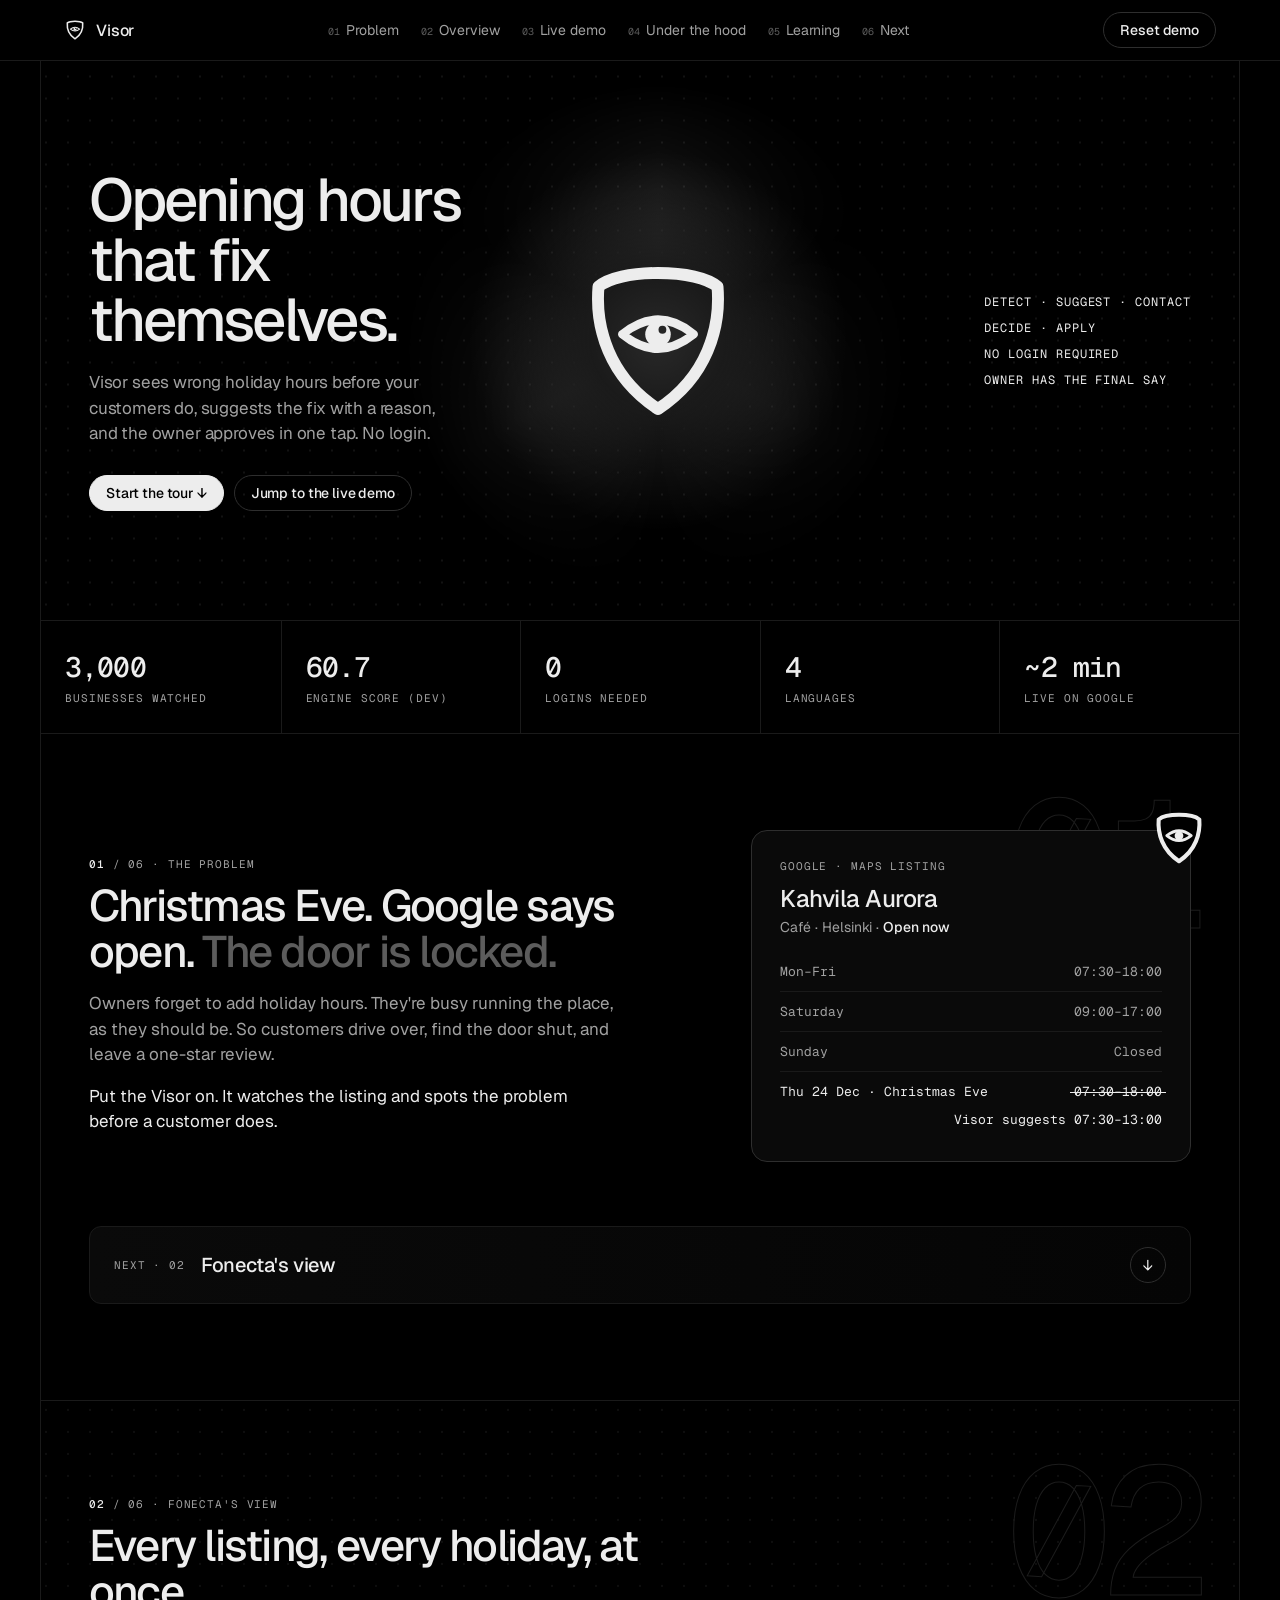
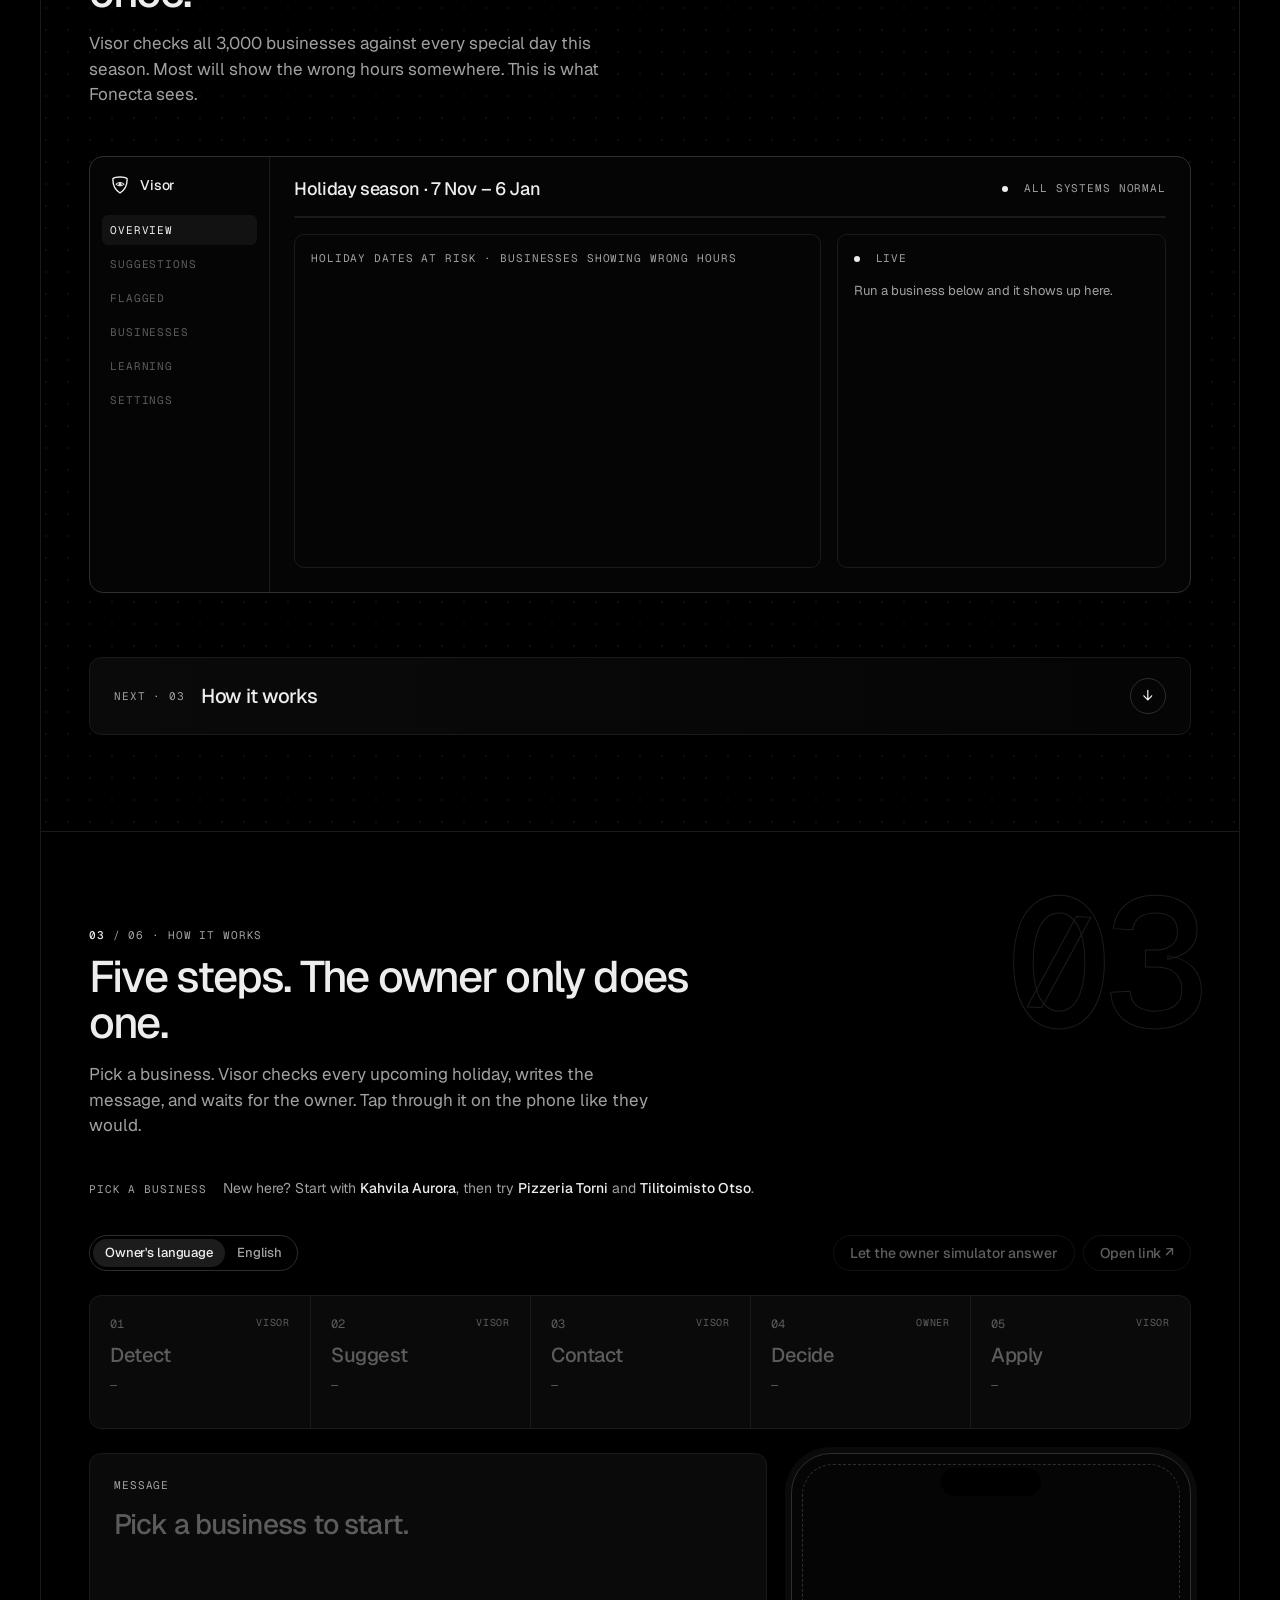
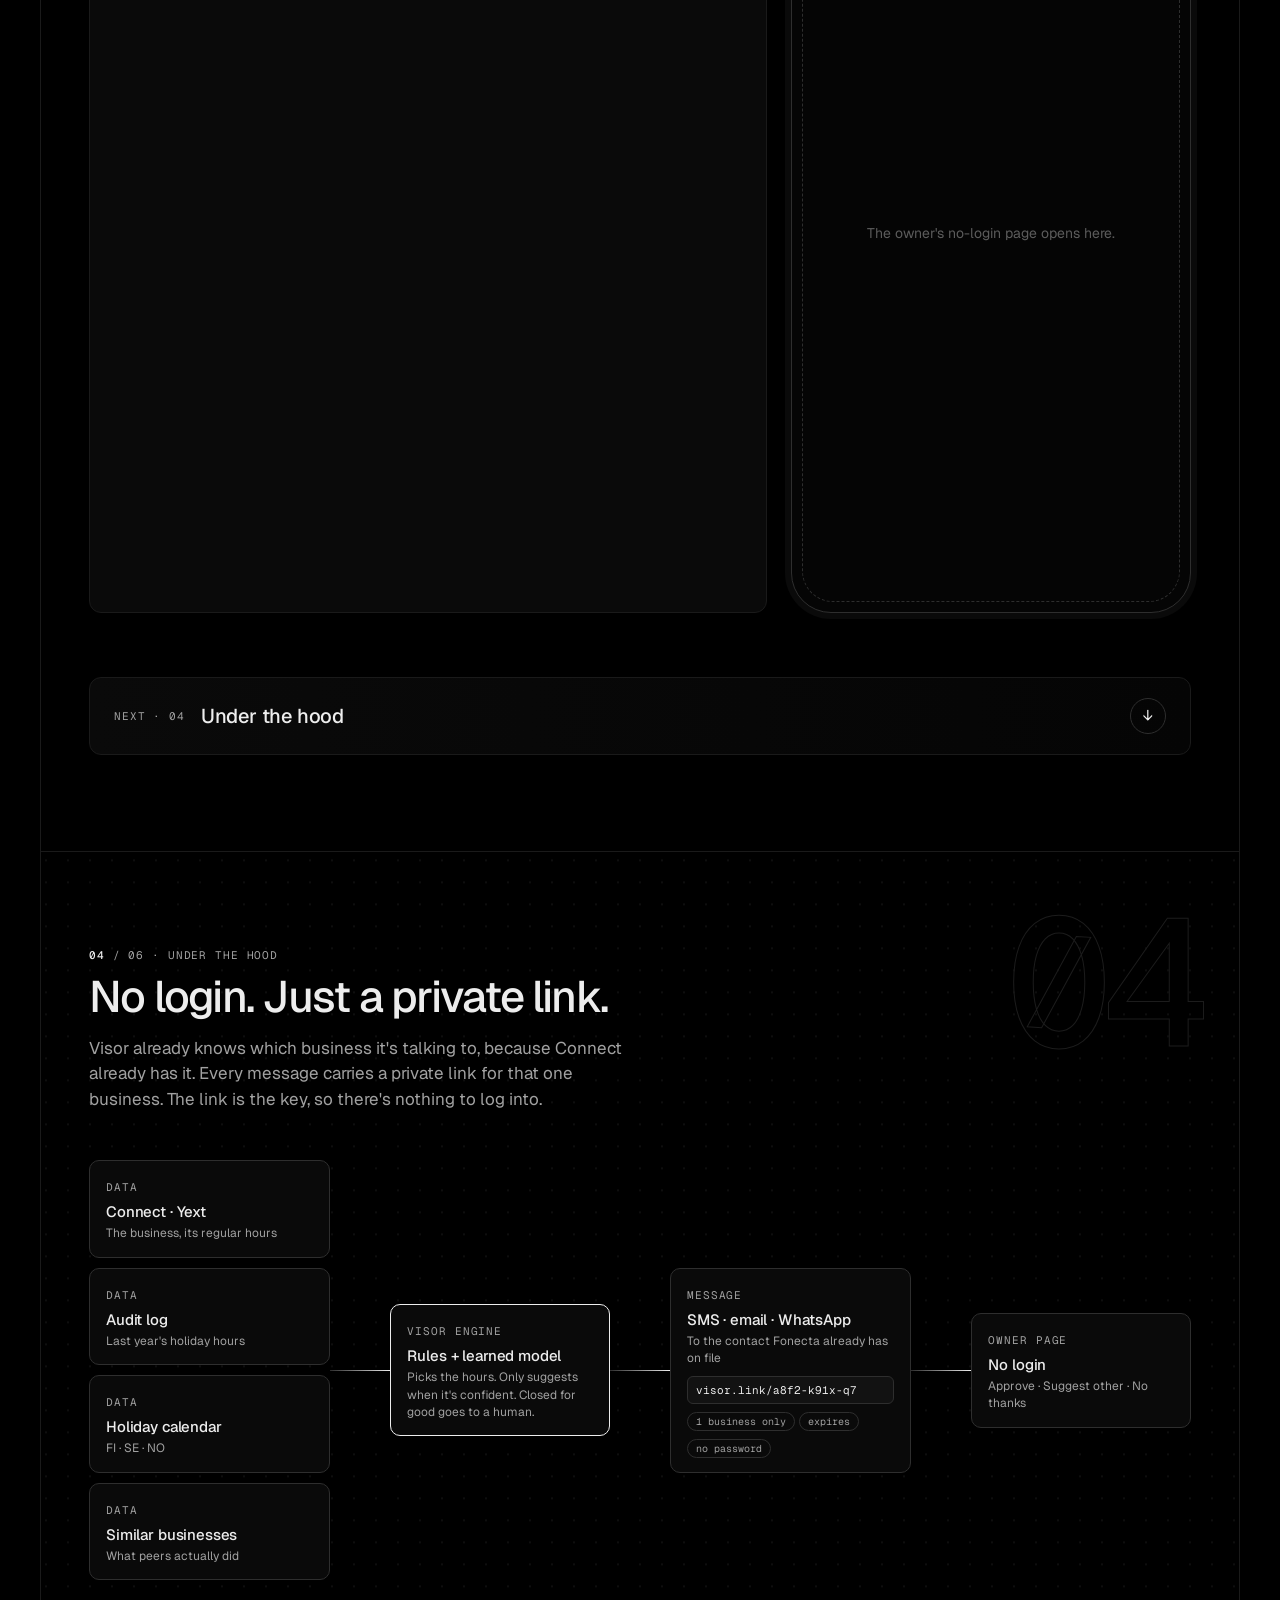
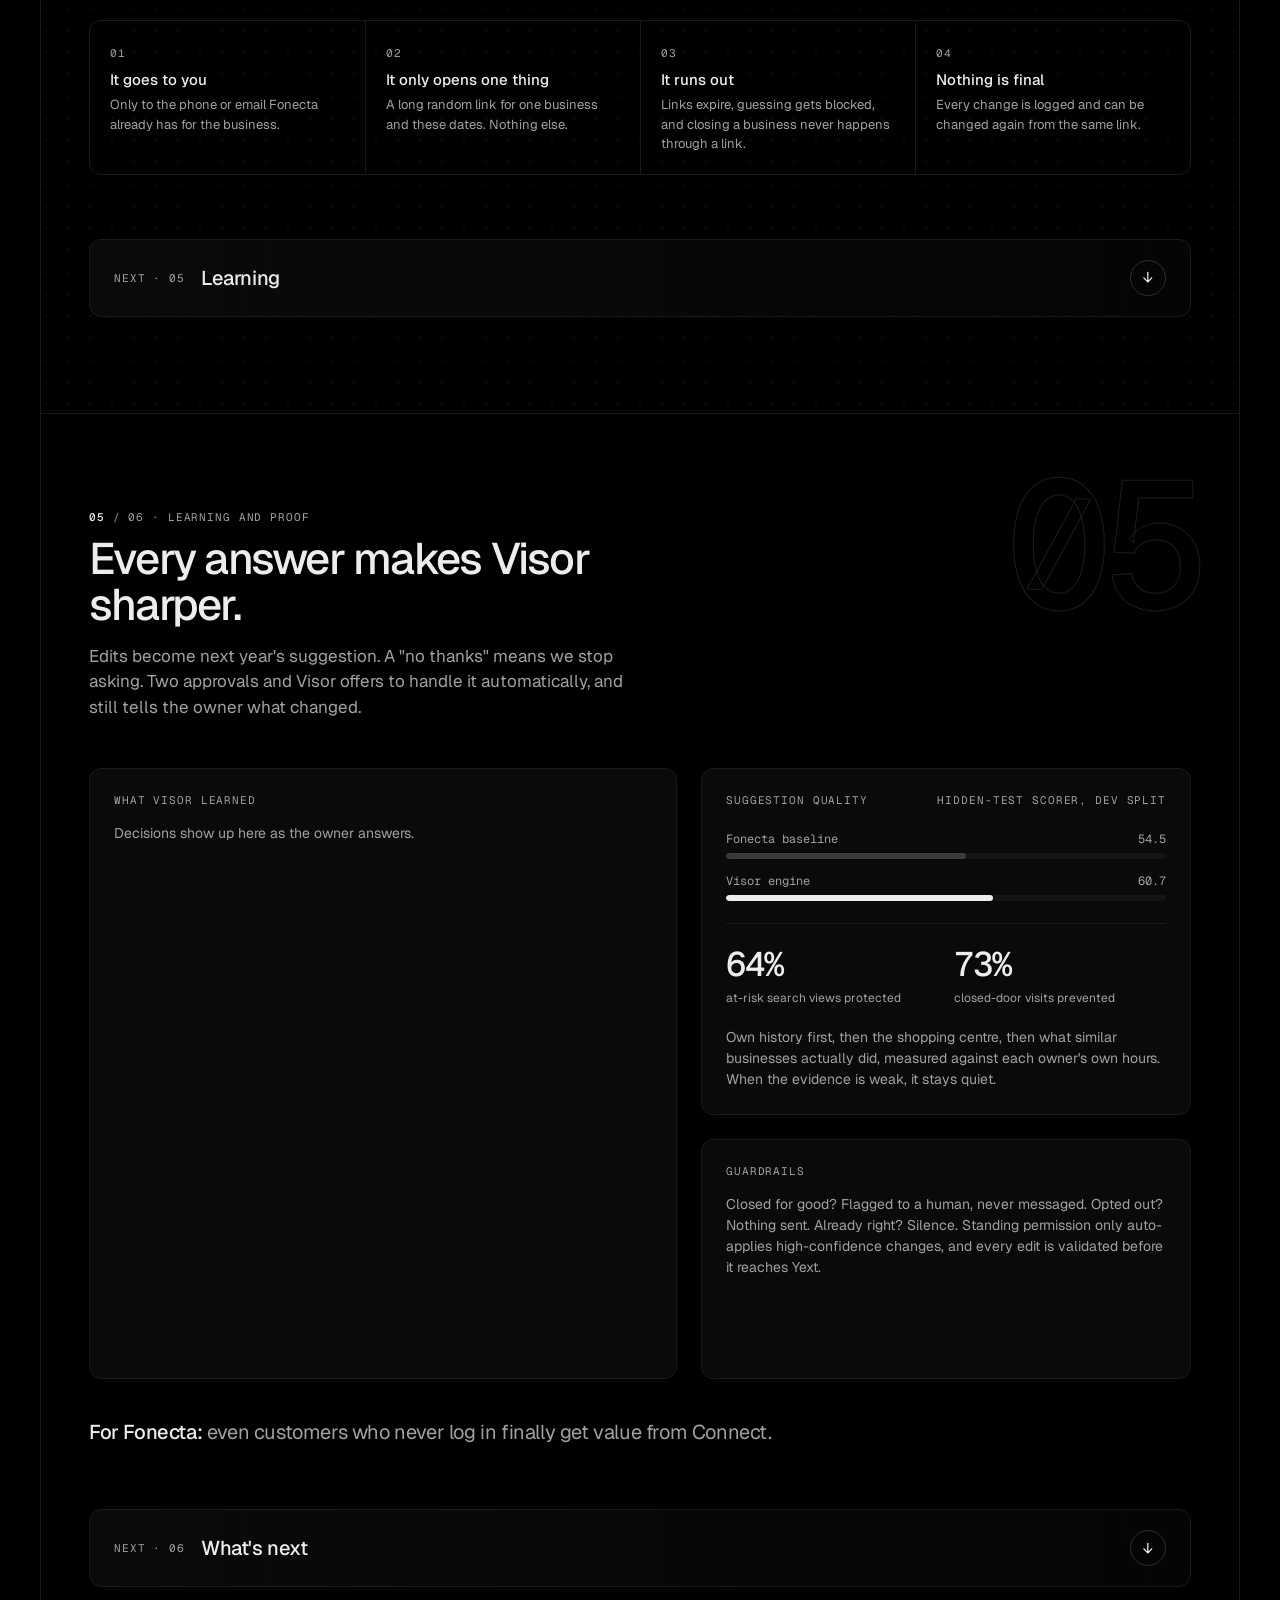
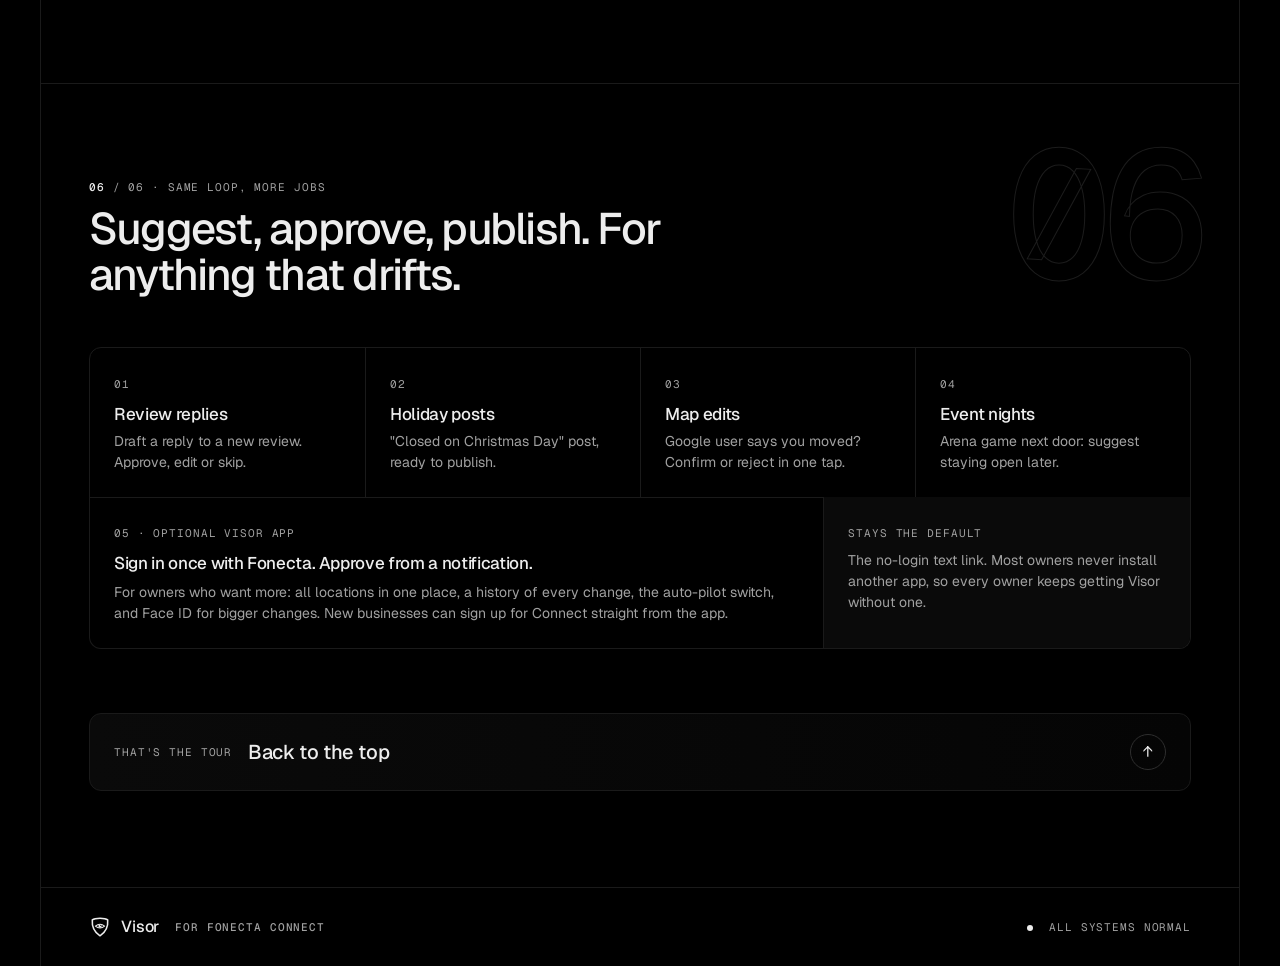
==== commit 592dd81f: "Console navigation: numbered nav with scrollspy, progress bar, side rail, next-section links, start-" ====
--- a/backend/static/index.html
+++ b/backend/static/index.html
@@ -20,7 +20,7 @@
 nav .frame{display:flex;align-items:center;justify-content:space-between;height:60px;padding:0 24px;border:0}
 .brand svg{color:var(--fg);flex:none}
 .brand{display:flex;align-items:center;gap:10px;font-weight:500;letter-spacing:-.01em}
-.links{display:flex;gap:28px;font-size:14px;color:var(--muted)}
+.links{display:flex;gap:22px;font-size:14px;color:var(--muted);white-space:nowrap}
 .links a:hover{color:var(--fg)}
 .right{display:flex;gap:10px;align-items:center}
 button,.btn{font-family:var(--sans);font-size:14px;font-weight:500;height:36px;padding:0 16px;border-radius:999px;cursor:pointer;
@@ -209,99 +209,66 @@
   .kpis,.stats,.ext,.trust{grid-template-columns:repeat(2,1fr)}.flow{grid-template-columns:1fr}.wire{height:24px;width:1px;justify-self:center}
   section{padding:64px 16px}.hero{padding:40px 16px}.links{display:none}.appnext{grid-template-columns:1fr}.chart .x{font-size:8px}}
 @media (prefers-reduced-motion:reduce){*{animation:none!important;transition:none!important}}
+
+/* navigation */
+html{scroll-behavior:smooth}
+section,[id]{scroll-margin-top:72px}
+section{position:relative;overflow:hidden}
+.links a{display:flex;gap:6px;align-items:baseline;position:relative;padding:6px 0;transition:color .2s}
+.links a span{font-family:var(--mono);font-size:10px;color:var(--faint)}
+.links a.on{color:var(--fg)}
+.links a.on:after{content:"";position:absolute;left:0;right:0;bottom:-15px;height:1px;background:var(--fg)}
+.prog{position:absolute;left:0;bottom:-1px;height:1px;background:var(--fg);width:0;transition:width .15s linear}
+.rail{position:fixed;right:24px;top:50%;transform:translateY(-50%);z-index:9;display:flex;flex-direction:column;gap:2px;opacity:0;transition:opacity .4s;pointer-events:none}
+.rail.show{opacity:1;pointer-events:auto}
+.rail a{display:grid;grid-template-columns:120px 22px 28px;align-items:center;gap:8px;padding:6px 0;color:var(--faint)}
+.rail a span{order:1;text-align:right}.rail a b{order:2}
+.rail a b{font-family:var(--mono);font-size:11px;font-weight:400;width:22px;text-align:right}
+.rail a span{font-size:12px;opacity:0;transform:translateX(6px);transition:all .25s;white-space:nowrap}
+.rail a:before{content:"";order:3;width:14px;height:1px;background:currentColor;transition:width .3s;justify-self:end}
+.rail:hover a span{opacity:1;transform:none}
+.rail a.on{color:var(--fg)}.rail a.on:before{width:28px}
+.rail a:hover{color:var(--fg)}
+@media (max-width:1360px){.rail{display:none}}
+@media (max-width:1280px){nav .brand .label,nav .right>.label{display:none}}
+.right{white-space:nowrap}
+.kicker b{color:var(--fg);font-weight:500}
+.wm{position:absolute;right:40px;top:40px;font-family:var(--mono);font-size:180px;line-height:1;font-weight:500;letter-spacing:-.06em;
+  color:transparent;-webkit-text-stroke:1px #1c1c1c;pointer-events:none;user-select:none}
+.nextlink{display:flex;align-items:center;gap:16px;margin-top:64px;padding:20px 24px;border:1px solid var(--line);border-radius:12px;background:linear-gradient(90deg,#0a0a0a,#050505);transition:border-color .2s,background .2s}
+.nextlink b{font-weight:500;font-size:20px;letter-spacing:-.02em;flex:1}
+.nextlink i{font-style:normal;font-family:var(--mono);width:36px;height:36px;border:1px solid var(--line2);border-radius:50%;display:grid;place-items:center;transition:transform .3s}
+.nextlink:hover{border-color:#444;background:#0d0d0d}.nextlink:hover i{transform:translateY(3px);border-color:var(--fg)}
+/* texture, so it doesn't feel empty */
+.hero,#overview,#hood{background-image:radial-gradient(rgba(255,255,255,.07) 1px,transparent 1px);background-size:22px 22px;background-position:center}
+.hero{-webkit-mask-image:none}
+#overview,#hood{background-image:radial-gradient(rgba(255,255,255,.055) 1px,transparent 1px)}
+.pickhead{display:flex;align-items:baseline;gap:16px;margin-top:40px;flex-wrap:wrap}
+.pickhead .hint{font-size:14px;color:var(--muted)}.pickhead .hint b{color:var(--fg);font-weight:500}
+.picker{margin-top:14px}
+.chip.start{position:relative;border-color:#555}
+.chip.start:after{content:"Start here";position:absolute;top:-9px;right:10px;font-family:var(--mono);font-size:9px;letter-spacing:.08em;text-transform:uppercase;background:var(--fg);color:#000;padding:2px 6px;border-radius:999px}
+.chip.start:not(.on){animation:nudge 2.4s ease-in-out infinite}
+@keyframes nudge{0%,100%{box-shadow:0 0 0 0 rgba(237,237,237,0)}50%{box-shadow:0 0 0 4px rgba(237,237,237,.08)}}
+@media (max-width:900px){.wm{font-size:96px;right:16px;top:24px}}
 </style>
 </head>
 <body>
 <nav><div class="frame">
   <div class="brand"><svg width="22" height="22" xmlns="http://www.w3.org/2000/svg" viewBox="0 0 100 100" fill="none" role="img" aria-label="Visor"> <defs><mask id="hlc1"><rect width="100" height="100" fill="#fff"/><circle cx="52.6" cy="43.4" r="2.3" fill="#000"/></mask></defs> <g stroke="currentColor" stroke-linejoin="round"> <path stroke-width="7" d="M50 10 C66 10 79 13 85 18 C87 42 79 71 50 90 C21 71 13 42 15 18 C21 13 34 10 50 10 Z"/> <path stroke-width="5" d="M29 46 Q50 29 71 46 Q50 63 29 46 Z"/> </g> <circle cx="50" cy="46" r="7.5" fill="currentColor" mask="url(#hlc1)"/> </svg>Visor<span class="label" style="margin-left:6px">for Fonecta Connect</span></div>
-  <div class="links"><a href="#overview">Overview</a><a href="#loop">The loop</a><a href="#hood">Under the hood</a><a href="#learning">Learning</a><a href="#next">What's next</a></div>
+  <div class="links" id="links"><a href="#problem" data-s="problem"><span>01</span>Problem</a><a href="#overview" data-s="overview"><span>02</span>Overview</a><a href="#loop" data-s="loop"><span>03</span>Live demo</a><a href="#hood" data-s="hood"><span>04</span>Under the hood</a><a href="#learning" data-s="learning"><span>05</span>Learning</a><a href="#next" data-s="next"><span>06</span>Next</a></div>
   <div class="right"><span class="label"><span class="dot"></span>&nbsp; All systems normal</span><button id="reset">Reset demo</button></div>
-</div></nav>
+</div><div class="prog" id="prog"></div></nav>
+<aside class="rail" id="rail"><a href="#problem" data-s="problem"><b>01</b><span>The problem</span></a><a href="#overview" data-s="overview"><b>02</b><span>Fonecta's view</span></a><a href="#loop" data-s="loop"><b>03</b><span>How it works</span></a><a href="#hood" data-s="hood"><b>04</b><span>Under the hood</span></a><a href="#learning" data-s="learning"><b>05</b><span>Learning</span></a><a href="#next" data-s="next"><b>06</b><span>What's next</span></a></aside>
 
 <div class="frame">
   <div class="hero">
     <div>
       <h1>Opening hours that fix themselves.</h1>
       <p>Visor sees wrong holiday hours before your customers do, suggests the fix with a reason, and the owner approves in one tap. No login.</p>
-      <div class="cta" style="display:flex;gap:10px"><button class="primary" onclick="document.getElementById('loop').scrollIntoView({behavior:'smooth'})">Run the loop</button><button onclick="document.getElementById('learning').scrollIntoView({behavior:'smooth'})">See the engine</button></div>
-    </div>
-    <div class="orbwrap"><div class="orb"></div><div class="orb2"></div><div class="halo"></div><div class="bigmark"><svg width="170" height="170" xmlns="http://www.w3.org/2000/svg" viewBox="0 0 100 100" fill="none" role="img" aria-label="Visor"> <style> .eye{transform-origin:50px 46px;animation:blink 6s ease-in-out infinite} @keyframes blink{0%,92%,100%{transform:scaleY(1)}95%{transform:scaleY(.08)}} @media (prefers-reduced-motion:reduce){.eye{animation:none}} 
-/* problem */
-.problem{display:grid;grid-template-columns:1fr 1fr;gap:48px;align-items:center}
-.problem h2 .dim{color:var(--faint)}
-.listing{position:relative;border:1px solid var(--line2);border-radius:16px;background:var(--card);padding:28px;max-width:440px;justify-self:end;width:100%}
-.listing .nm{font-size:24px;font-weight:500;letter-spacing:-.02em;margin-top:10px}
-.listing .sub{color:var(--muted);font-size:14px;margin-top:4px}.listing .sub b{color:var(--fg);font-weight:500}
-.listing .hr{display:flex;justify-content:space-between;font-family:var(--mono);font-size:13px;padding:11px 0;border-bottom:1px solid var(--line);color:var(--muted)}
-.listing .hr:last-child{border-bottom:0;color:var(--fg)}
-.listing .hr.risk span:last-child{position:relative}
-.listing .hr.risk span:last-child:after{content:"";position:absolute;left:-4px;right:-4px;top:50%;height:1px;background:var(--fg);transform:scaleX(0);transform-origin:left;transition:transform .8s ease .3s}
-.listing.on .hr.risk span:last-child:after{transform:scaleX(1)}
-.listing .fix{font-family:var(--mono);font-size:13px;text-align:right;color:var(--fg);height:0;overflow:hidden;opacity:0;transition:all .6s ease .9s}
-.listing.on .fix{height:22px;opacity:1}
-.stamp{position:absolute;top:-22px;right:-18px;width:58px;height:58px;color:var(--fg);opacity:0;transform:scale(1.6) rotate(-8deg);transition:all .5s cubic-bezier(.2,.8,.3,1.3)}
-.listing.on .stamp{opacity:1;transform:none}
-/* overview dashboard */
-.dash{display:grid;grid-template-columns:180px 1fr;border:1px solid var(--line2);border-radius:14px;background:#050505;overflow:hidden;margin-top:48px}
-.side{border-right:1px solid var(--line);padding:18px 12px;display:flex;flex-direction:column;gap:4px}
-.side .brand{padding:0 8px 16px;font-size:14px}
-.side a{font-family:var(--mono);font-size:11px;letter-spacing:.08em;text-transform:uppercase;color:var(--faint);padding:8px;border-radius:6px}
-.side a.on{background:#121212;color:var(--fg)}
-.dmain{padding:20px 24px 24px}
-.dhead{display:flex;justify-content:space-between;align-items:center}
-.dhead b{font-weight:500;font-size:18px;letter-spacing:-.02em}
-.kpis{display:grid;grid-template-columns:repeat(5,1fr);border:1px solid var(--line);border-radius:10px;margin-top:16px}
-.kpi{padding:14px 16px;border-left:1px solid var(--line)}.kpi:first-child{border-left:0}
-.kpi b{display:block;font-family:var(--mono);font-weight:500;font-size:26px;letter-spacing:-.03em}
-.kpi span{display:block;margin-top:4px;font-size:10px}
-.drow{display:grid;grid-template-columns:1.6fr 1fr;gap:16px;margin-top:16px}
-.panel2{border:1px solid var(--line);border-radius:10px;padding:16px}
-.chart{display:flex;align-items:flex-end;gap:8px;height:270px;margin-top:16px;padding-top:18px}
-.col{flex:1;display:flex;flex-direction:column;align-items:center;justify-content:flex-end;height:100%;min-width:0}
-.col .v{font-family:var(--mono);font-size:10px;color:var(--muted);margin-bottom:4px;opacity:0;transition:opacity .4s}
-.col .b{width:100%;background:#2a2a2a;border-radius:3px 3px 0 0;height:0;transition:height .9s cubic-bezier(.2,.6,.3,1)}
-.col.peak .b{background:var(--fg)}
-.col .x{font-family:var(--mono);font-size:10px;color:var(--faint);margin-top:6px;white-space:nowrap}
-.chart.on .v{opacity:1}
-.feed .it{padding:10px 0;border-bottom:1px solid var(--line);font-size:13px;line-height:1.45;animation:rise .4s ease both}
-.feed .it:last-child{border-bottom:0}
-.feed .t{font-family:var(--mono);font-size:10px;color:var(--faint);display:block}
-.feed .it b{font-weight:500}.feed .it span.w{color:var(--muted)}
-/* phone notification */
-.notif{position:absolute;top:14px;left:50%;transform:translateX(-50%);width:100px;height:28px;border-radius:16px;background:#000;z-index:3;overflow:hidden;
-  transition:width .5s cubic-bezier(.2,.8,.3,1),height .5s cubic-bezier(.2,.8,.3,1),border-radius .5s;border:1px solid transparent}
-.notif .in{opacity:0;padding:14px 16px;display:flex;gap:12px;transition:opacity .25s}
-.notif.open{width:340px;height:96px;border-radius:24px;border-color:#222}
-.notif.open .in{opacity:1;transition-delay:.3s}
-.notif .ic{width:36px;height:36px;border-radius:9px;background:var(--fg);color:#000;display:grid;place-items:center;flex:none}
-.notif .tx{font-size:13px;line-height:1.35;min-width:0}.notif .tx b{font-weight:600;display:flex;justify-content:space-between}
-.notif .tx b span{font-weight:400;color:var(--faint);font-size:12px}
-.notif .tx p{color:#cfcfcf;display:-webkit-box;-webkit-line-clamp:2;-webkit-box-orient:vertical;overflow:hidden}
-/* under the hood */
-.flow{display:grid;grid-template-columns:1.1fr 60px 1fr 60px 1.1fr 60px 1fr;align-items:center;margin-top:48px}
-.flow .stack{display:flex;flex-direction:column;gap:10px}
-.node{border:1px solid var(--line2);border-radius:10px;background:var(--card);padding:14px 16px;opacity:0;transform:translateY(8px);transition:all .6s ease}
-.node b{display:block;font-weight:500;font-size:15px;letter-spacing:-.01em;margin-top:6px}
-.node p{color:var(--muted);font-size:12px;margin-top:4px;line-height:1.45}
-.node.hl{border-color:var(--fg)}
-.node .pill{display:inline-block;font-family:var(--mono);font-size:10px;border:1px solid var(--line2);border-radius:999px;padding:2px 8px;margin:8px 4px 0 0;color:var(--muted)}
-.node code{display:block;font-family:var(--mono);font-size:11px;background:#121212;border:1px solid var(--line2);border-radius:6px;padding:6px 8px;margin-top:8px;color:var(--fg)}
-.wire{height:1px;background:linear-gradient(90deg,var(--line2),var(--fg),var(--line2));background-size:200% 100%;animation:flowline 2.2s linear infinite;opacity:0;transition:opacity .6s}
-@keyframes flowline{from{background-position:200% 0}to{background-position:0 0}}
-.flow.on .node,.flow.on .wire{opacity:1;transform:none}
-.trust{display:grid;grid-template-columns:repeat(4,1fr);border:1px solid var(--line);border-radius:12px;margin-top:40px;overflow:hidden}
-.trust div{padding:20px;border-left:1px solid var(--line)}.trust div:first-child{border-left:0}
-.trust b{display:block;font-weight:500;font-size:15px;margin:8px 0 6px}
-.trust p{color:var(--muted);font-size:13px;line-height:1.5}
-.proof{display:grid;grid-template-columns:1fr 1fr;gap:16px;margin-top:22px;border-top:1px solid var(--line);padding-top:18px}
-.proof b{display:block;font-family:var(--mono);font-weight:500;font-size:34px;letter-spacing:-.03em}
-.proof span{display:block;color:var(--muted);font-size:12px;margin-top:4px;line-height:1.4}
-.fonecta{margin-top:40px;font-size:20px;letter-spacing:-.02em;color:var(--muted)}.fonecta b{color:var(--fg);font-weight:500}
-@media (max-width:900px){.hero,.problem,.drow,.stage,.bento{grid-template-columns:1fr}.dash{grid-template-columns:1fr}.side{display:none}
-  .kpis,.stats,.ext,.trust{grid-template-columns:repeat(2,1fr)}.flow{grid-template-columns:1fr}.wire{height:24px;width:1px;justify-self:center}
-  section{padding:64px 16px}.hero{padding:40px 16px}.links{display:none}.appnext{grid-template-columns:1fr}.chart .x{font-size:8px}}
-@media (prefers-reduced-motion:reduce){*{animation:none!important;transition:none!important}}
-</style> <defs><mask id="hlbig"><rect width="100" height="100" fill="#fff"/><circle cx="52.6" cy="43.4" r="2.3" fill="#000"/></mask></defs> <path stroke="currentColor" stroke-width="7" stroke-linejoin="round" d="M50 10 C66 10 79 13 85 18 C87 42 79 71 50 90 C21 71 13 42 15 18 C21 13 34 10 50 10 Z"/> <g class="eye"> <path stroke="currentColor" stroke-width="5" stroke-linejoin="round" d="M29 46 Q50 29 71 46 Q50 63 29 46 Z"/> <circle cx="50" cy="46" r="7.5" fill="currentColor" mask="url(#hlbig)"/> </g> </svg></div></div>
+      <div class="cta" style="display:flex;gap:10px"><button class="primary" onclick="go('problem')">Start the tour ↓</button><button onclick="go('loop')">Jump to the live demo</button></div>
+    </div>
+    <div class="orbwrap"><div class="orb"></div><div class="orb2"></div><div class="halo"></div><div class="bigmark"><svg width="170" height="170" xmlns="http://www.w3.org/2000/svg" viewBox="0 0 100 100" fill="none" role="img" aria-label="Visor"> <style> .eye{transform-origin:50px 46px;animation:blink 6s ease-in-out infinite} @keyframes blink{0%,92%,100%{transform:scaleY(1)}95%{transform:scaleY(.08)}} @media (prefers-reduced-motion:reduce){.eye{animation:none}} </style> <defs><mask id="hlbig"><rect width="100" height="100" fill="#fff"/><circle cx="52.6" cy="43.4" r="2.3" fill="#000"/></mask></defs> <path stroke="currentColor" stroke-width="7" stroke-linejoin="round" d="M50 10 C66 10 79 13 85 18 C87 42 79 71 50 90 C21 71 13 42 15 18 C21 13 34 10 50 10 Z"/> <g class="eye"> <path stroke="currentColor" stroke-width="5" stroke-linejoin="round" d="M29 46 Q50 29 71 46 Q50 63 29 46 Z"/> <circle cx="50" cy="46" r="7.5" fill="currentColor" mask="url(#hlbig)"/> </g> </svg></div></div>
     <div class="claims"><div>Detect · Suggest · Contact</div><div>Decide · Apply</div><div>No login required</div><div>Owner has the final say</div></div>
   </div>
 
@@ -313,10 +280,10 @@
     <div class="stat"><b>~2 min</b><span class="label">Live on Google</span></div>
   </div>
 
-  <section id="problem">
+  <section id="problem"><span class="wm" aria-hidden="true">01</span>
     <div class="problem">
       <div>
-        <div class="label">The problem</div>
+        <div class="label kicker"><b>01</b> / 06 · The problem</div>
         <h2 style="margin-top:12px">Christmas Eve. Google says open. <span class="dim">The door is locked.</span></h2>
         <p class="lead">Owners forget to add holiday hours. They're busy running the place, as they should be. So customers drive over, find the door shut, and leave a one-star review.</p>
         <p class="lead" style="color:var(--fg)">Put the Visor on. It watches the listing and spots the problem before a customer does.</p>
@@ -335,10 +302,11 @@
         <div class="fix">Visor suggests 07:30–13:00</div>
       </div>
     </div>
+      <a class="nextlink" href="#overview" onclick="event.preventDefault();go('overview')"><span class="label">Next · 02</span><b>Fonecta's view</b><i>↓</i></a>
   </section>
 
-  <section id="overview">
-    <div class="label">Fonecta's view</div>
+  <section id="overview"><span class="wm" aria-hidden="true">02</span>
+    <div class="label kicker"><b>02</b> / 06 · Fonecta's view</div>
     <h2 style="margin-top:12px">Every listing, every holiday, at once.</h2>
     <p class="lead">Visor checks all 3,000 businesses against every special day this season. Most will show the wrong hours somewhere. This is what Fonecta sees.</p>
     <div class="dash">
@@ -352,13 +320,15 @@
         </div>
       </div>
     </div>
+      <a class="nextlink" href="#loop" onclick="event.preventDefault();go('loop')"><span class="label">Next · 03</span><b>How it works</b><i>↓</i></a>
   </section>
 
   
-  <section id="loop">
-    <div class="label">How it works</div>
+  <section id="loop"><span class="wm" aria-hidden="true">03</span>
+    <div class="label kicker"><b>03</b> / 06 · How it works</div>
     <h2 style="margin-top:12px">Five steps. The owner only does one.</h2>
     <p class="lead">Pick a business. Visor checks every upcoming holiday, writes the message, and waits for the owner. Tap through it on the phone like they would.</p>
+    <div class="pickhead"><span class="label">Pick a business</span><span class="hint">New here? Start with <b>Kahvila Aurora</b>, then try <b>Pizzeria Torni</b> and <b>Tilitoimisto Otso</b>.</span></div>
     <div class="picker" id="picker"></div>
     <div class="toolbar">
       <div class="seg" id="langseg"><button data-l="" class="on">Owner's language</button><button data-l="en">English</button></div>
@@ -369,10 +339,11 @@
       <div class="card" id="left"><div class="label"><span>Message</span><span id="chan"></span></div><div class="big" style="color:var(--faint)">Pick a business to start.</div></div>
       <div class="phone"><div class="notif" id="notif"><div class="in"><div class="ic"><svg width="20" height="20" viewBox="0 0 100 100" fill="none"><path stroke="currentColor" stroke-width="7" stroke-linejoin="round" d="M50 10 C66 10 79 13 85 18 C87 42 79 71 50 90 C21 71 13 42 15 18 C21 13 34 10 50 10 Z"/><path stroke="currentColor" stroke-width="5" stroke-linejoin="round" d="M29 46 Q50 29 71 46 Q50 63 29 46 Z"/><circle cx="50" cy="46" r="7.5" fill="currentColor"/></svg></div><div class="tx"><b>Visor <span>now</span></b><p id="notifText"></p></div></div></div><div class="empty" id="phoneEmpty">The owner's no-login page opens here.</div><iframe id="frame" style="display:none" title="Owner decide page"></iframe></div>
     </div>
+      <a class="nextlink" href="#hood" onclick="event.preventDefault();go('hood')"><span class="label">Next · 04</span><b>Under the hood</b><i>↓</i></a>
   </section>
 
-  <section id="hood">
-    <div class="label">Under the hood</div>
+  <section id="hood"><span class="wm" aria-hidden="true">04</span>
+    <div class="label kicker"><b>04</b> / 06 · Under the hood</div>
     <h2 style="margin-top:12px">No login. Just a private link.</h2>
     <p class="lead">Visor already knows which business it's talking to, because Connect already has it. Every message carries a private link for that one business. The link is the key, so there's nothing to log into.</p>
     <div class="flow" id="flow">
@@ -395,10 +366,11 @@
       <div><span class="label">03</span><b>It runs out</b><p>Links expire, guessing gets blocked, and closing a business never happens through a link.</p></div>
       <div><span class="label">04</span><b>Nothing is final</b><p>Every change is logged and can be changed again from the same link.</p></div>
     </div>
+      <a class="nextlink" href="#learning" onclick="event.preventDefault();go('learning')"><span class="label">Next · 05</span><b>Learning</b><i>↓</i></a>
   </section>
 
-  <section id="learning">
-    <div class="label">Learning and proof</div>
+  <section id="learning"><span class="wm" aria-hidden="true">05</span>
+    <div class="label kicker"><b>05</b> / 06 · Learning and proof</div>
     <h2 style="margin-top:12px">Every answer makes Visor sharper.</h2>
     <p class="lead">Edits become next year's suggestion. A "no thanks" means we stop asking. Two approvals and Visor offers to handle it automatically, and still tells the owner what changed.</p>
     <div class="bento">
@@ -416,10 +388,11 @@
       </div>
     </div>
     <p class="fonecta"><b>For Fonecta:</b> even customers who never log in finally get value from Connect.</p>
+      <a class="nextlink" href="#next" onclick="event.preventDefault();go('next')"><span class="label">Next · 06</span><b>What's next</b><i>↓</i></a>
   </section>
 
-  <section id="next">
-    <div class="label">Same loop, more jobs</div>
+  <section id="next"><span class="wm" aria-hidden="true">06</span>
+    <div class="label kicker"><b>06</b> / 06 · Same loop, more jobs</div>
     <h2 style="margin-top:12px">Suggest, approve, publish. For anything that drifts.</h2>
     <div class="ext">
       <div><span class="label">01</span><b>Review replies</b><p>Draft a reply to a new review. Approve, edit or skip.</p></div>
@@ -435,6 +408,7 @@
       </div>
       <div class="keep"><span class="label">Stays the default</span><p>The no-login text link. Most owners never install another app, so every owner keeps getting Visor without one.</p></div>
     </div>
+      <a class="nextlink" href="#" onclick="event.preventDefault();window.scrollTo({top:0,behavior:'smooth'})"><span class="label">That's the tour</span><b>Back to the top</b><i>↑</i></a>
   </section>
 </div>
 <footer><div class="frame"><div class="brand"><svg width="22" height="22" xmlns="http://www.w3.org/2000/svg" viewBox="0 0 100 100" fill="none" role="img" aria-label="Visor"> <defs><mask id="hlc2"><rect width="100" height="100" fill="#fff"/><circle cx="52.6" cy="43.4" r="2.3" fill="#000"/></mask></defs> <g stroke="currentColor" stroke-linejoin="round"> <path stroke-width="7" d="M50 10 C66 10 79 13 85 18 C87 42 79 71 50 90 C21 71 13 42 15 18 C21 13 34 10 50 10 Z"/> <path stroke-width="5" d="M29 46 Q50 29 71 46 Q50 63 29 46 Z"/> </g> <circle cx="50" cy="46" r="7.5" fill="currentColor" mask="url(#hlc2)"/> </svg>Visor<span class="label" style="margin-left:6px">for Fonecta Connect</span></div><span class="label"><span class="dot"></span>&nbsp; All systems normal</span></div></footer>
@@ -467,6 +441,7 @@
   const byId = Object.fromEntries(list.map(b => [b.id, b]));
   $("picker").innerHTML = ORDER.filter(id => byId[id]).map(id => `<button class="chip" data-id="${id}"><span class="n">${esc(byId[id].name)}</span><span class="tag">${TAGS[id] || byId[id].city}</span></button>`).join("");
   $("picker").querySelectorAll(".chip").forEach(b => b.onclick = () => start(b.dataset.id));
+  const first = $("picker").querySelector('[data-id="FI-D0001"]'); if(first) first.classList.add("start");
 }
 
 async function start(id){
@@ -594,6 +569,19 @@
   await sleep(2200); n.classList.remove("open"); await sleep(400);
 }
 loadOverview();
+
+function go(id){ document.getElementById(id).scrollIntoView({behavior:"smooth"}); }
+const SECS = [...document.querySelectorAll("section[id]")];
+function spy(){
+  const y = window.scrollY + 140; let cur = null;
+  SECS.forEach(sec => { if(sec.offsetTop <= y) cur = sec.id; });
+  document.querySelectorAll("#links a, #rail a").forEach(a => a.classList.toggle("on", a.dataset.s === cur));
+  const h = document.documentElement.scrollHeight - innerHeight;
+  $("prog").style.width = (h > 0 ? scrollY / h * 100 : 0) + "%";
+  $("rail").classList.toggle("show", scrollY > innerHeight * 0.6);
+}
+addEventListener("scroll", spy, {passive:true}); spy();
+document.querySelectorAll("#links a, #rail a").forEach(a => a.onclick = e => { e.preventDefault(); go(a.dataset.s); });
 </script>
 </body>
 </html>
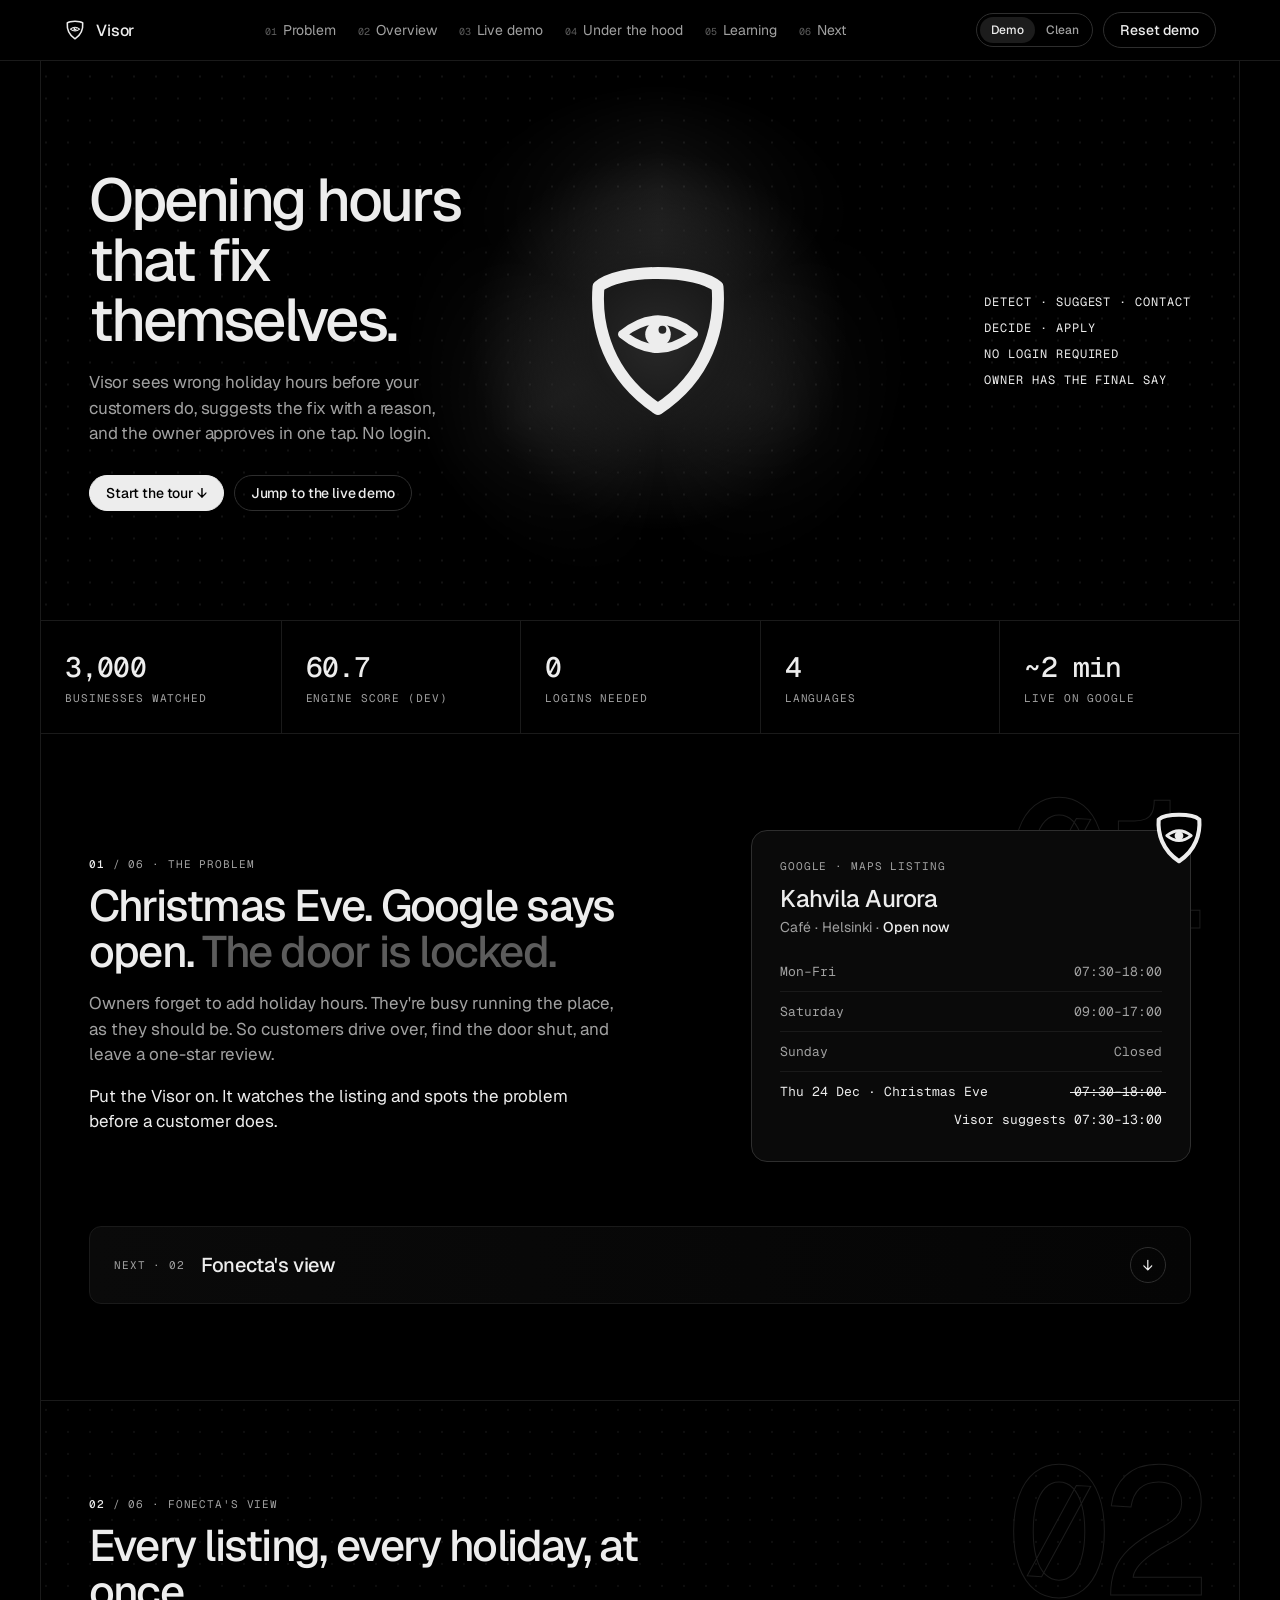
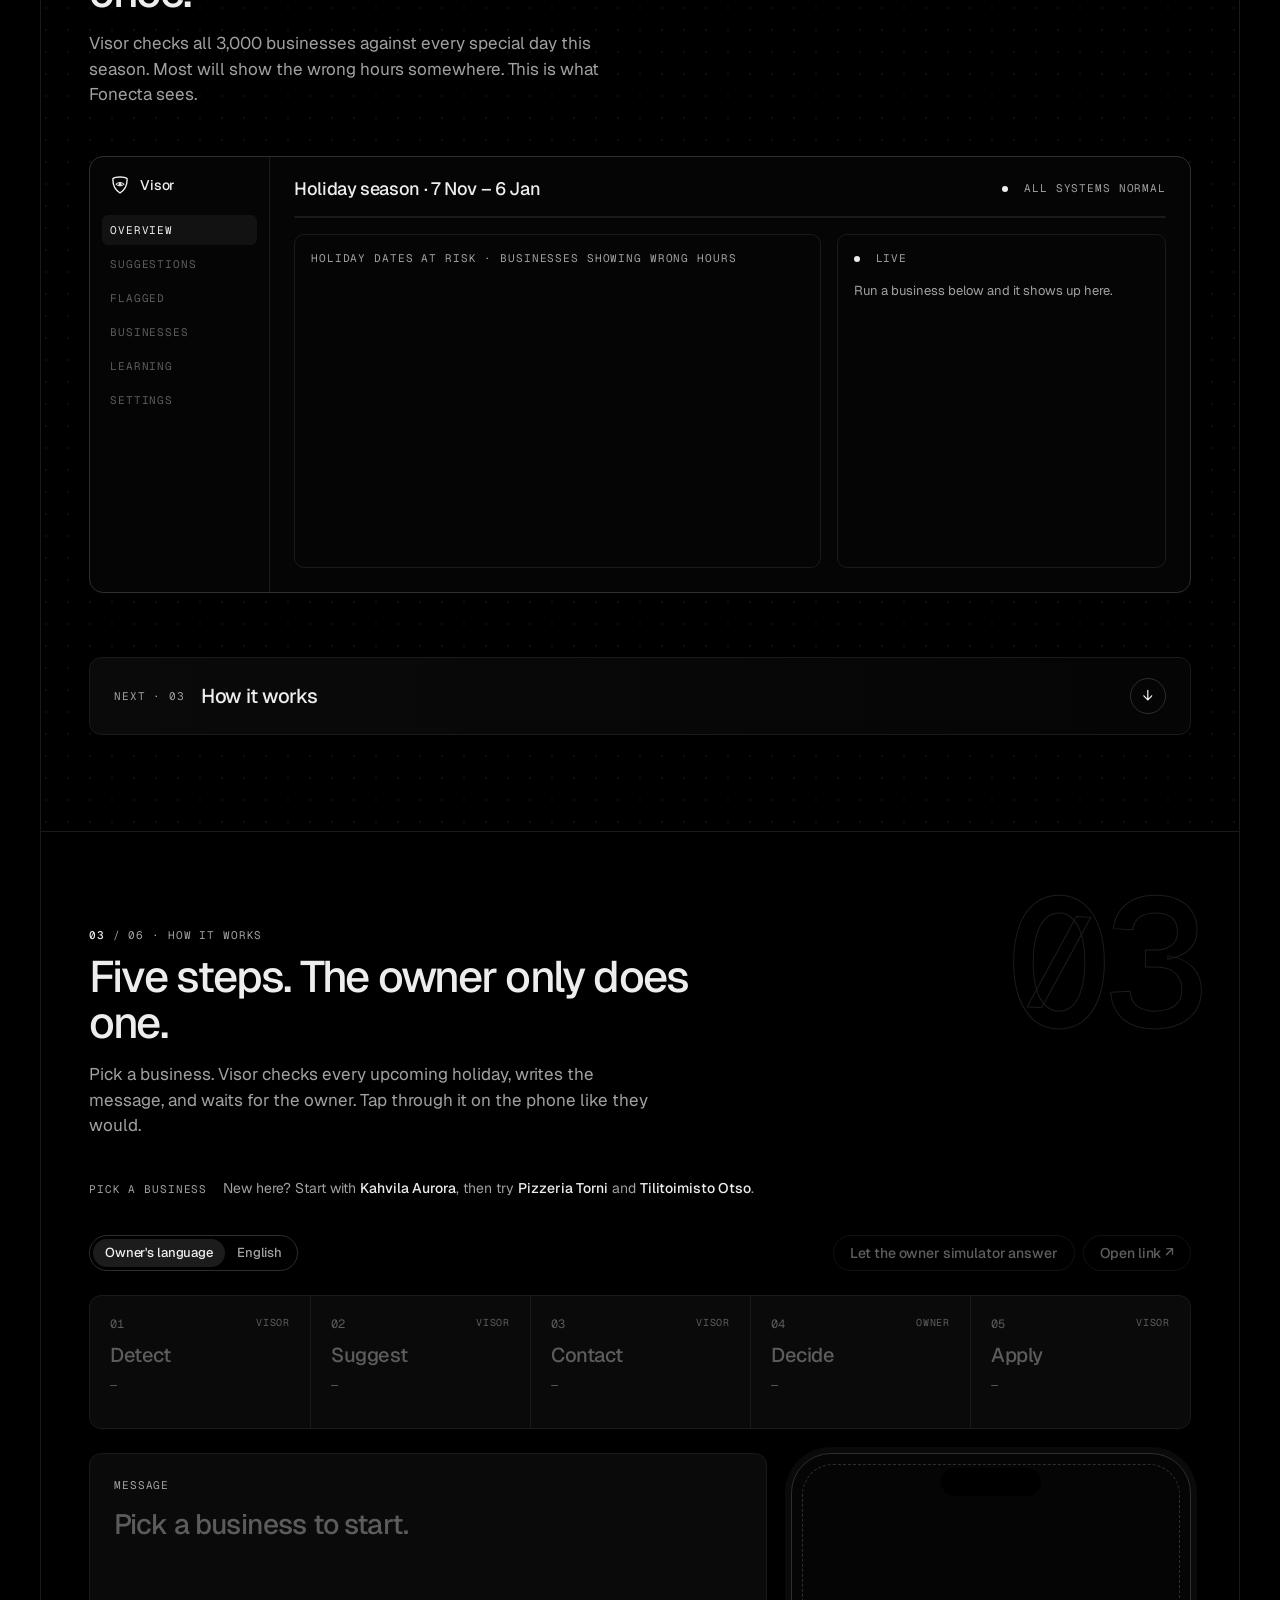
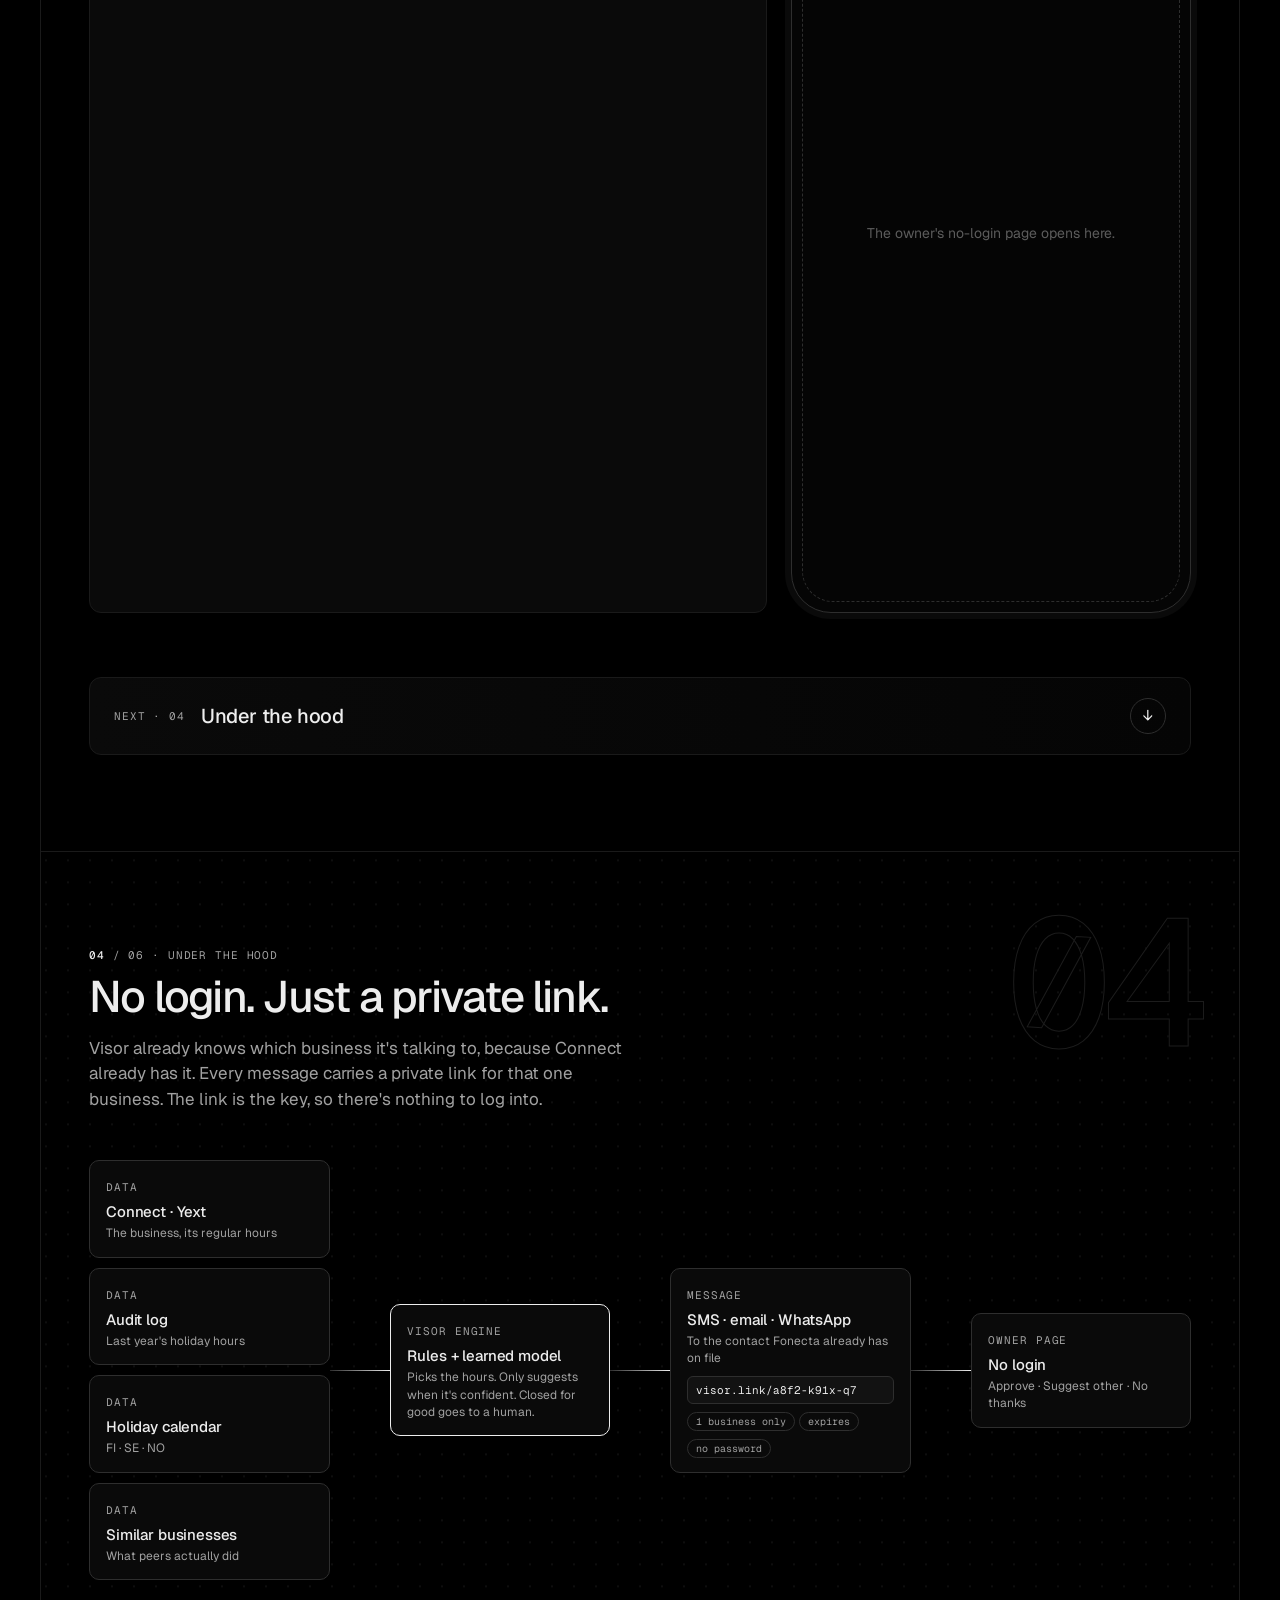
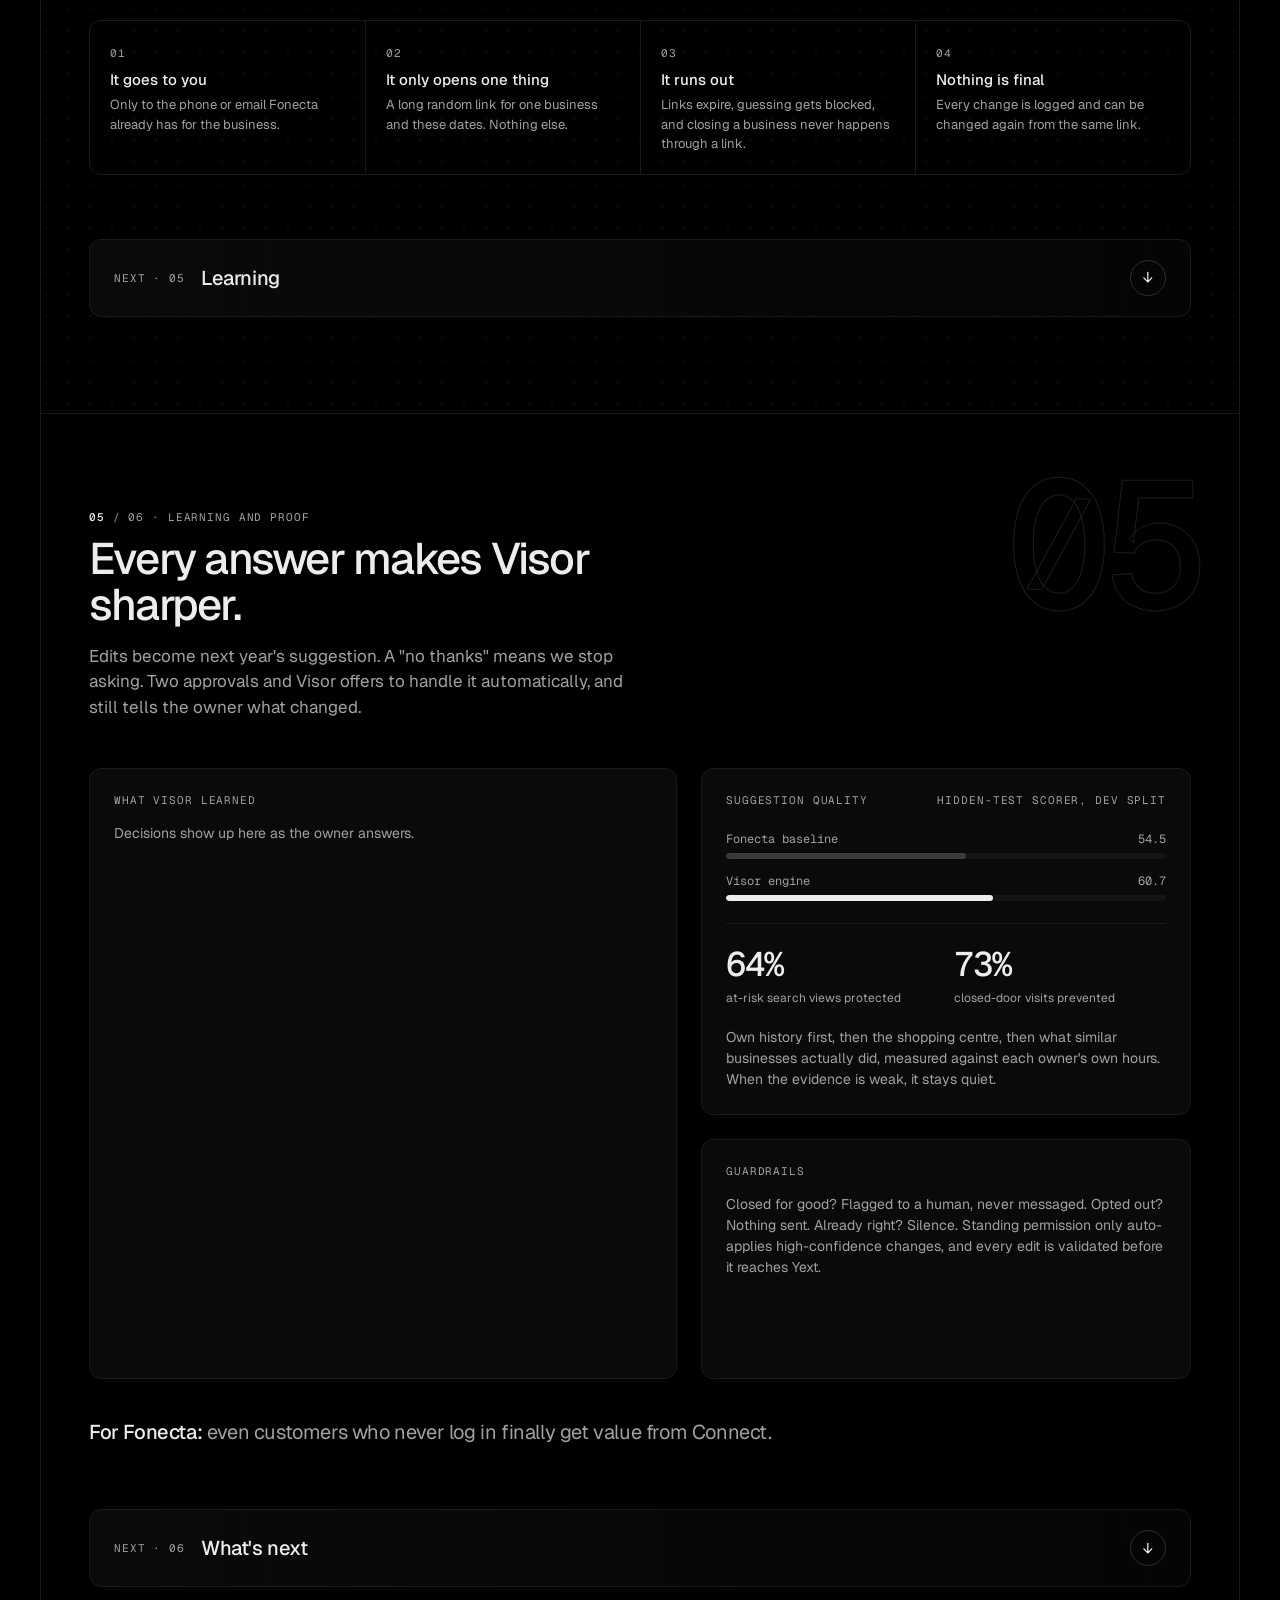
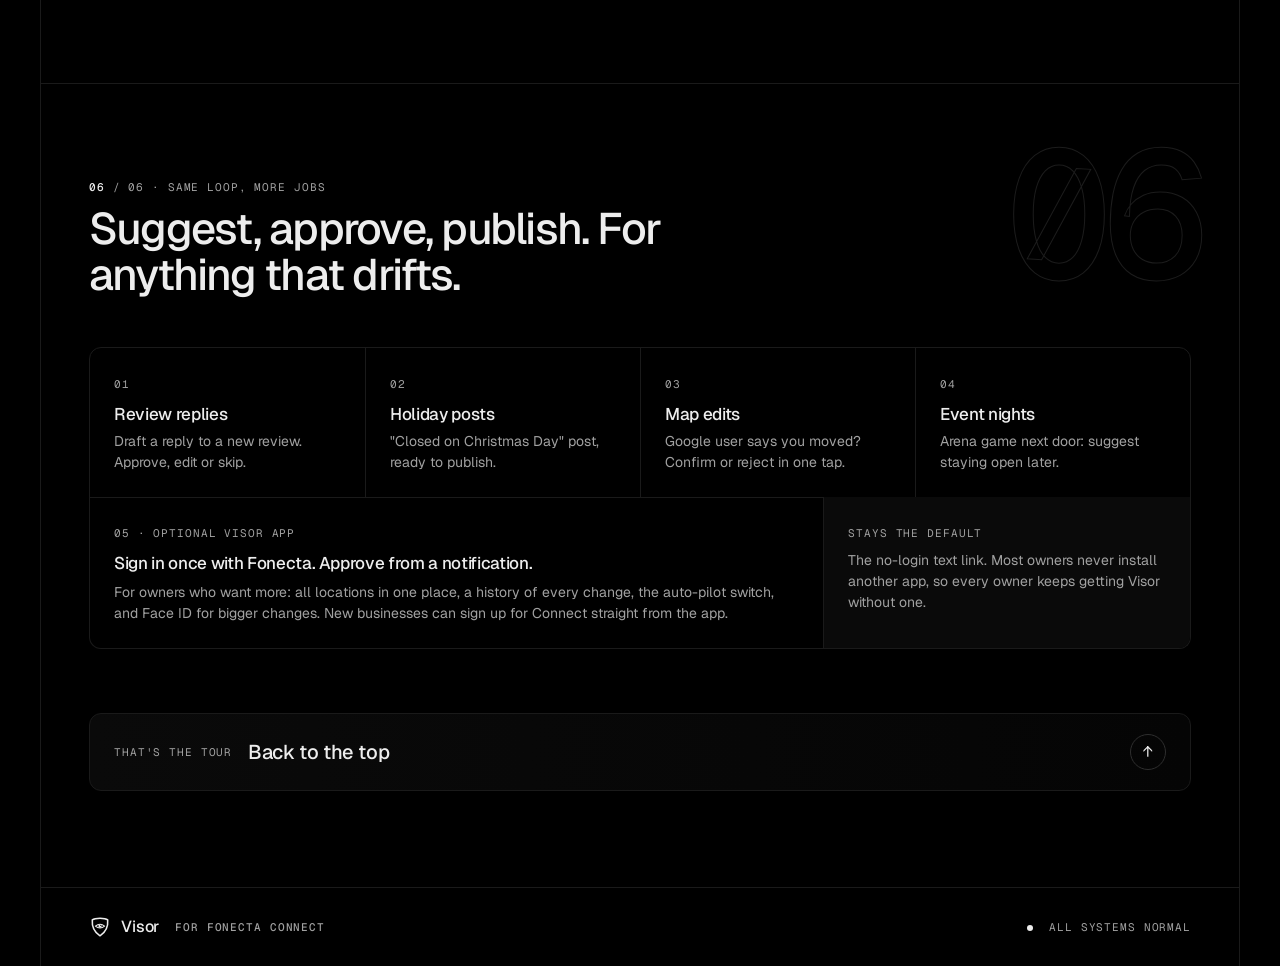
==== commit 391490e7: "Demo / Clean view switch: hides reset, simulator, language toggle and start hints; ?view= and DEFAUL" ====
--- a/backend/static/index.html
+++ b/backend/static/index.html
@@ -251,13 +251,21 @@
 .chip.start:not(.on){animation:nudge 2.4s ease-in-out infinite}
 @keyframes nudge{0%,100%{box-shadow:0 0 0 0 rgba(237,237,237,0)}50%{box-shadow:0 0 0 4px rgba(237,237,237,.08)}}
 @media (max-width:900px){.wm{font-size:96px;right:16px;top:24px}}
+
+/* demo / clean view */
+.viewseg button{height:26px;padding:0 11px;font-size:12px}
+body.clean .demo-only{display:none!important}
+body.clean .chip.start:after{display:none}
+body.clean .chip.start{animation:none;border-color:var(--line2)}
+.viewnote{position:fixed;left:50%;bottom:24px;transform:translate(-50%,20px);background:var(--fg);color:#000;font-size:13px;padding:10px 16px;border-radius:999px;opacity:0;transition:all .3s;z-index:20;pointer-events:none}
+.viewnote.on{opacity:1;transform:translate(-50%,0)}
 </style>
 </head>
 <body>
 <nav><div class="frame">
   <div class="brand"><svg width="22" height="22" xmlns="http://www.w3.org/2000/svg" viewBox="0 0 100 100" fill="none" role="img" aria-label="Visor"> <defs><mask id="hlc1"><rect width="100" height="100" fill="#fff"/><circle cx="52.6" cy="43.4" r="2.3" fill="#000"/></mask></defs> <g stroke="currentColor" stroke-linejoin="round"> <path stroke-width="7" d="M50 10 C66 10 79 13 85 18 C87 42 79 71 50 90 C21 71 13 42 15 18 C21 13 34 10 50 10 Z"/> <path stroke-width="5" d="M29 46 Q50 29 71 46 Q50 63 29 46 Z"/> </g> <circle cx="50" cy="46" r="7.5" fill="currentColor" mask="url(#hlc1)"/> </svg>Visor<span class="label" style="margin-left:6px">for Fonecta Connect</span></div>
   <div class="links" id="links"><a href="#problem" data-s="problem"><span>01</span>Problem</a><a href="#overview" data-s="overview"><span>02</span>Overview</a><a href="#loop" data-s="loop"><span>03</span>Live demo</a><a href="#hood" data-s="hood"><span>04</span>Under the hood</a><a href="#learning" data-s="learning"><span>05</span>Learning</a><a href="#next" data-s="next"><span>06</span>Next</a></div>
-  <div class="right"><span class="label"><span class="dot"></span>&nbsp; All systems normal</span><button id="reset">Reset demo</button></div>
+  <div class="right"><span class="label"><span class="dot"></span>&nbsp; All systems normal</span><div class="seg viewseg" id="viewseg" title="Demo shows the extra controls for judges. Clean shows the product as Fonecta would ship it."><button data-v="demo" class="on">Demo</button><button data-v="clean">Clean</button></div><button id="reset" class="demo-only">Reset demo</button></div>
 </div><div class="prog" id="prog"></div></nav>
 <aside class="rail" id="rail"><a href="#problem" data-s="problem"><b>01</b><span>The problem</span></a><a href="#overview" data-s="overview"><b>02</b><span>Fonecta's view</span></a><a href="#loop" data-s="loop"><b>03</b><span>How it works</span></a><a href="#hood" data-s="hood"><b>04</b><span>Under the hood</span></a><a href="#learning" data-s="learning"><b>05</b><span>Learning</span></a><a href="#next" data-s="next"><b>06</b><span>What's next</span></a></aside>
 
@@ -268,7 +276,15 @@
       <p>Visor sees wrong holiday hours before your customers do, suggests the fix with a reason, and the owner approves in one tap. No login.</p>
       <div class="cta" style="display:flex;gap:10px"><button class="primary" onclick="go('problem')">Start the tour ↓</button><button onclick="go('loop')">Jump to the live demo</button></div>
     </div>
-    <div class="orbwrap"><div class="orb"></div><div class="orb2"></div><div class="halo"></div><div class="bigmark"><svg width="170" height="170" xmlns="http://www.w3.org/2000/svg" viewBox="0 0 100 100" fill="none" role="img" aria-label="Visor"> <style> .eye{transform-origin:50px 46px;animation:blink 6s ease-in-out infinite} @keyframes blink{0%,92%,100%{transform:scaleY(1)}95%{transform:scaleY(.08)}} @media (prefers-reduced-motion:reduce){.eye{animation:none}} </style> <defs><mask id="hlbig"><rect width="100" height="100" fill="#fff"/><circle cx="52.6" cy="43.4" r="2.3" fill="#000"/></mask></defs> <path stroke="currentColor" stroke-width="7" stroke-linejoin="round" d="M50 10 C66 10 79 13 85 18 C87 42 79 71 50 90 C21 71 13 42 15 18 C21 13 34 10 50 10 Z"/> <g class="eye"> <path stroke="currentColor" stroke-width="5" stroke-linejoin="round" d="M29 46 Q50 29 71 46 Q50 63 29 46 Z"/> <circle cx="50" cy="46" r="7.5" fill="currentColor" mask="url(#hlbig)"/> </g> </svg></div></div>
+    <div class="orbwrap"><div class="orb"></div><div class="orb2"></div><div class="halo"></div><div class="bigmark"><svg width="170" height="170" xmlns="http://www.w3.org/2000/svg" viewBox="0 0 100 100" fill="none" role="img" aria-label="Visor"> <style> .eye{transform-origin:50px 46px;animation:blink 6s ease-in-out infinite} @keyframes blink{0%,92%,100%{transform:scaleY(1)}95%{transform:scaleY(.08)}} @media (prefers-reduced-motion:reduce){.eye{animation:none}} 
+/* demo / clean view */
+.viewseg button{height:26px;padding:0 11px;font-size:12px}
+body.clean .demo-only{display:none!important}
+body.clean .chip.start:after{display:none}
+body.clean .chip.start{animation:none;border-color:var(--line2)}
+.viewnote{position:fixed;left:50%;bottom:24px;transform:translate(-50%,20px);background:var(--fg);color:#000;font-size:13px;padding:10px 16px;border-radius:999px;opacity:0;transition:all .3s;z-index:20;pointer-events:none}
+.viewnote.on{opacity:1;transform:translate(-50%,0)}
+</style> <defs><mask id="hlbig"><rect width="100" height="100" fill="#fff"/><circle cx="52.6" cy="43.4" r="2.3" fill="#000"/></mask></defs> <path stroke="currentColor" stroke-width="7" stroke-linejoin="round" d="M50 10 C66 10 79 13 85 18 C87 42 79 71 50 90 C21 71 13 42 15 18 C21 13 34 10 50 10 Z"/> <g class="eye"> <path stroke="currentColor" stroke-width="5" stroke-linejoin="round" d="M29 46 Q50 29 71 46 Q50 63 29 46 Z"/> <circle cx="50" cy="46" r="7.5" fill="currentColor" mask="url(#hlbig)"/> </g> </svg></div></div>
     <div class="claims"><div>Detect · Suggest · Contact</div><div>Decide · Apply</div><div>No login required</div><div>Owner has the final say</div></div>
   </div>
 
@@ -328,11 +344,11 @@
     <div class="label kicker"><b>03</b> / 06 · How it works</div>
     <h2 style="margin-top:12px">Five steps. The owner only does one.</h2>
     <p class="lead">Pick a business. Visor checks every upcoming holiday, writes the message, and waits for the owner. Tap through it on the phone like they would.</p>
-    <div class="pickhead"><span class="label">Pick a business</span><span class="hint">New here? Start with <b>Kahvila Aurora</b>, then try <b>Pizzeria Torni</b> and <b>Tilitoimisto Otso</b>.</span></div>
+    <div class="pickhead"><span class="label">Pick a business</span><span class="hint demo-only">New here? Start with <b>Kahvila Aurora</b>, then try <b>Pizzeria Torni</b> and <b>Tilitoimisto Otso</b>.</span></div>
     <div class="picker" id="picker"></div>
     <div class="toolbar">
-      <div class="seg" id="langseg"><button data-l="" class="on">Owner's language</button><button data-l="en">English</button></div>
-      <div style="display:flex;gap:8px"><button id="sim" disabled>Let the owner simulator answer</button><button id="open" disabled>Open link ↗</button></div>
+      <div class="seg demo-only" id="langseg"><button data-l="" class="on">Owner's language</button><button data-l="en">English</button></div>
+      <div style="display:flex;gap:8px"><button id="sim" class="demo-only" disabled>Let the owner simulator answer</button><button id="open" disabled>Open link ↗</button></div>
     </div>
     <div class="pipe" id="pipe"></div>
     <div class="stage">
@@ -570,6 +586,25 @@
 }
 loadOverview();
 
+// Demo view shows judge-only controls (reset, simulator, language toggle, start hints). Clean view hides them.
+// Order: ?view=clean|demo in the URL, then this browser's last choice, then DEFAULT_VIEW on the server.
+function setView(v, note){
+  document.body.classList.toggle("clean", v === "clean");
+  $("viewseg").querySelectorAll("button").forEach(b => b.classList.toggle("on", b.dataset.v === v));
+  try{ localStorage.setItem("visor-view", v); }catch(e){}
+  if(note){ let n = document.querySelector(".viewnote"); if(!n){ n = document.createElement("div"); n.className = "viewnote"; document.body.appendChild(n); }
+    n.textContent = v === "clean" ? "Clean view: the product as Fonecta would ship it" : "Demo view: extra controls for judges";
+    n.classList.add("on"); clearTimeout(n._t); n._t = setTimeout(() => n.classList.remove("on"), 2200); }
+}
+$("viewseg").querySelectorAll("button").forEach(b => b.onclick = () => setView(b.dataset.v, true));
+(async () => {
+  const q = new URLSearchParams(location.search).get("view");
+  let saved = null; try{ saved = localStorage.getItem("visor-view"); }catch(e){}
+  let v = q || saved;
+  if(!v){ try{ v = (await (await fetch("/api/health")).json()).default_view; }catch(e){ v = "demo"; } }
+  setView(v === "clean" ? "clean" : "demo");
+})();
+
 function go(id){ document.getElementById(id).scrollIntoView({behavior:"smooth"}); }
 const SECS = [...document.querySelectorAll("section[id]")];
 function spy(){
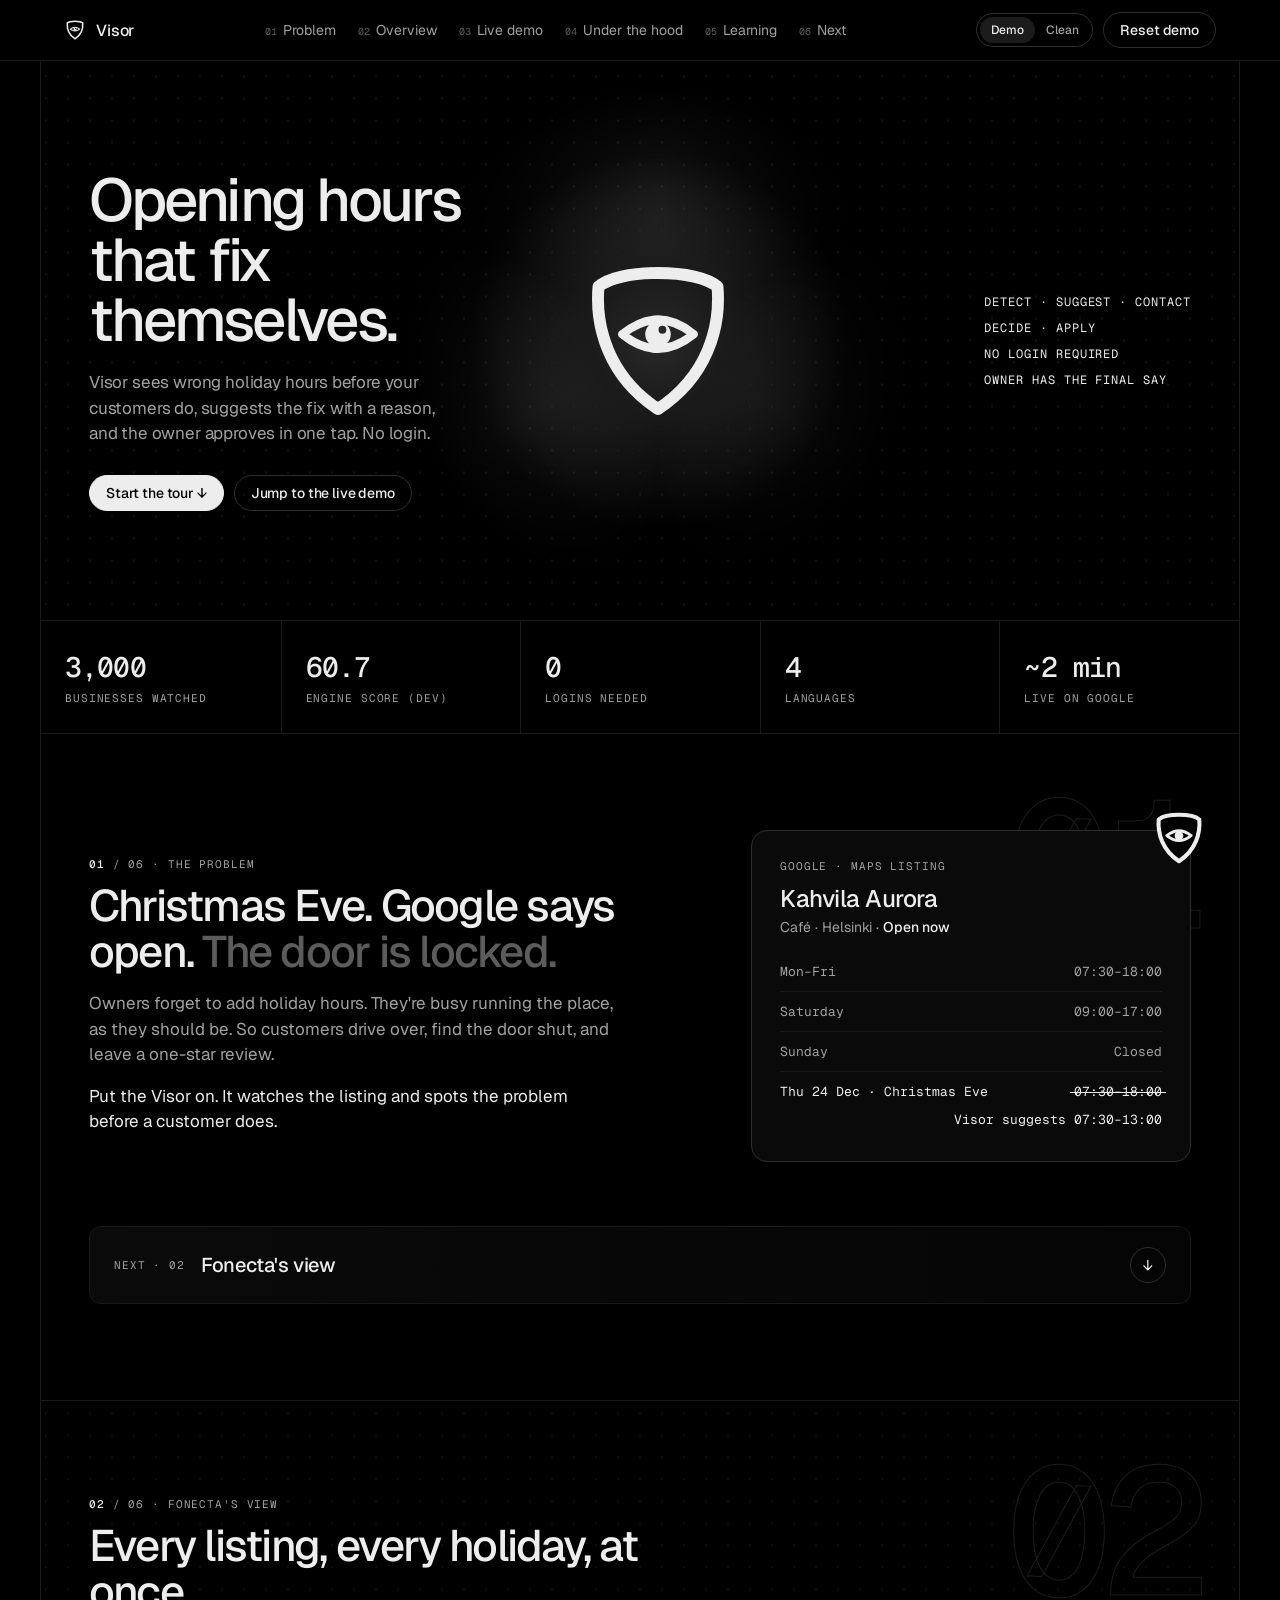
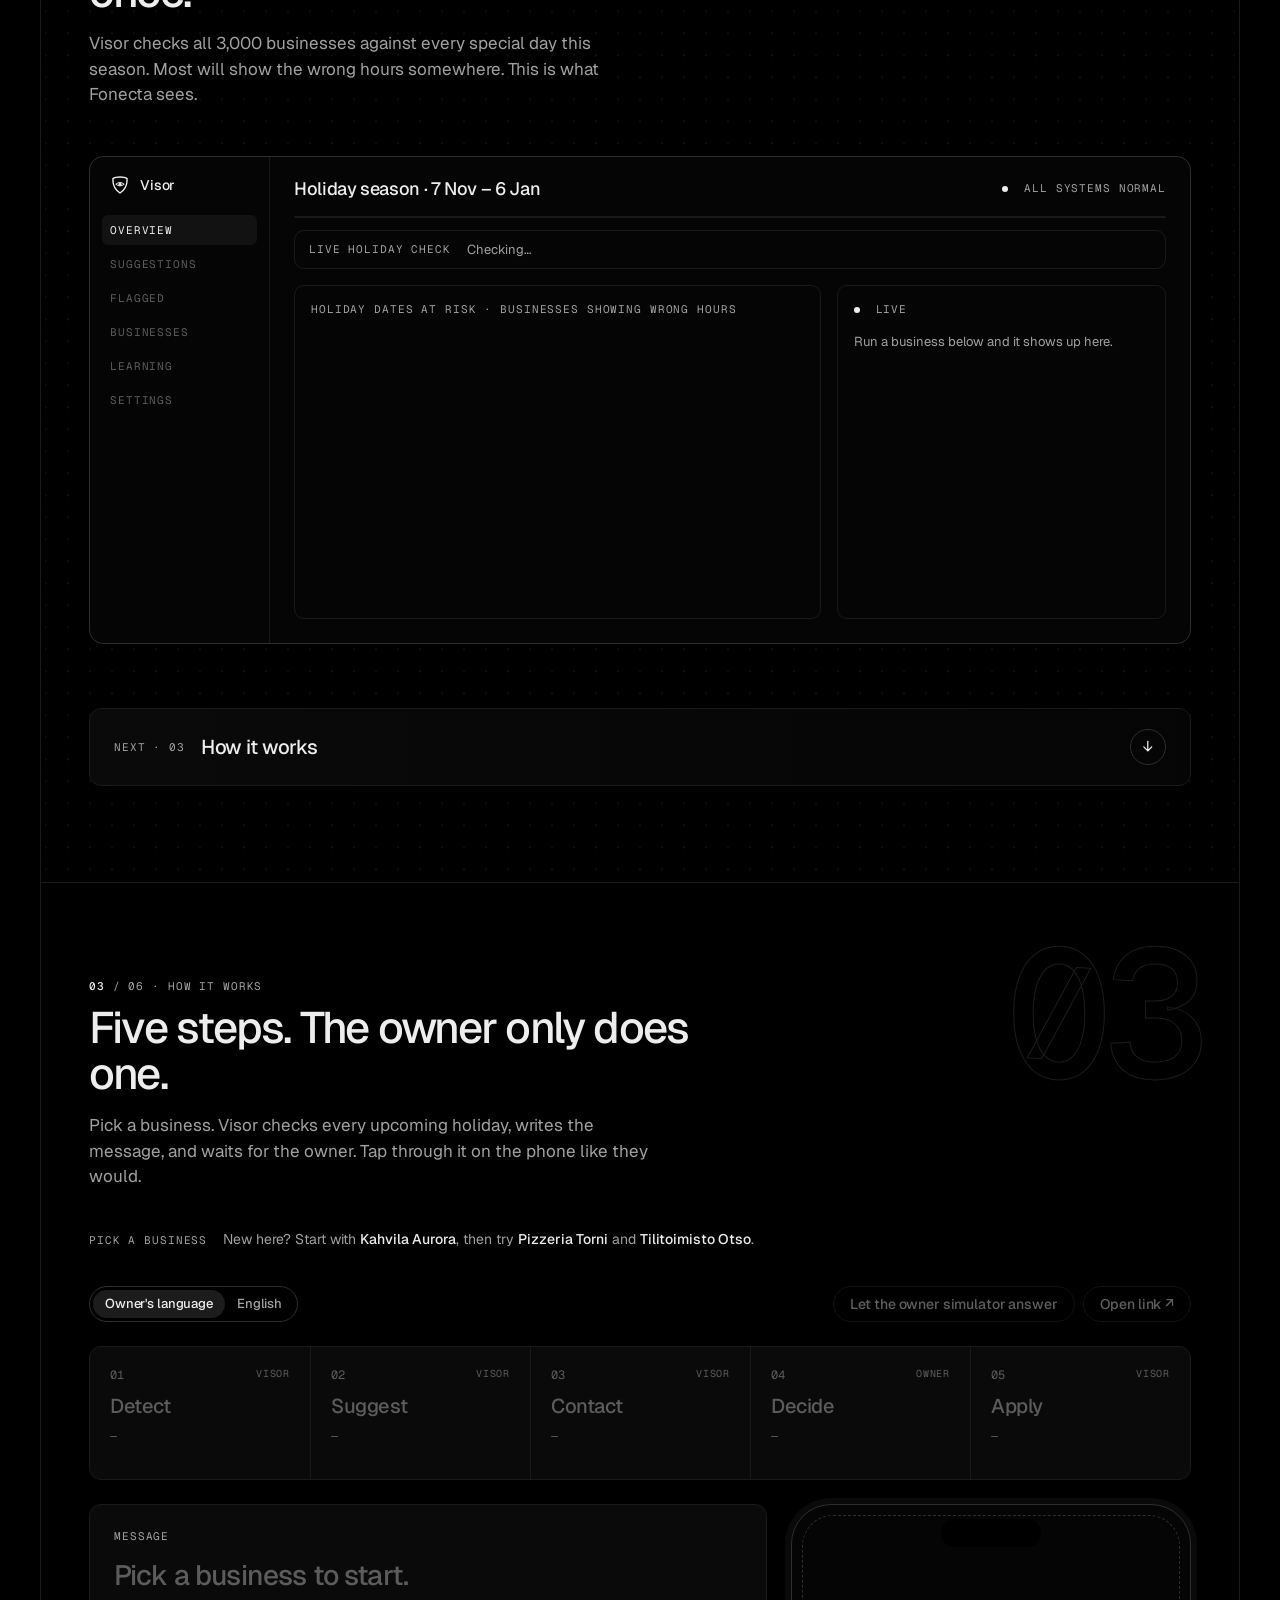
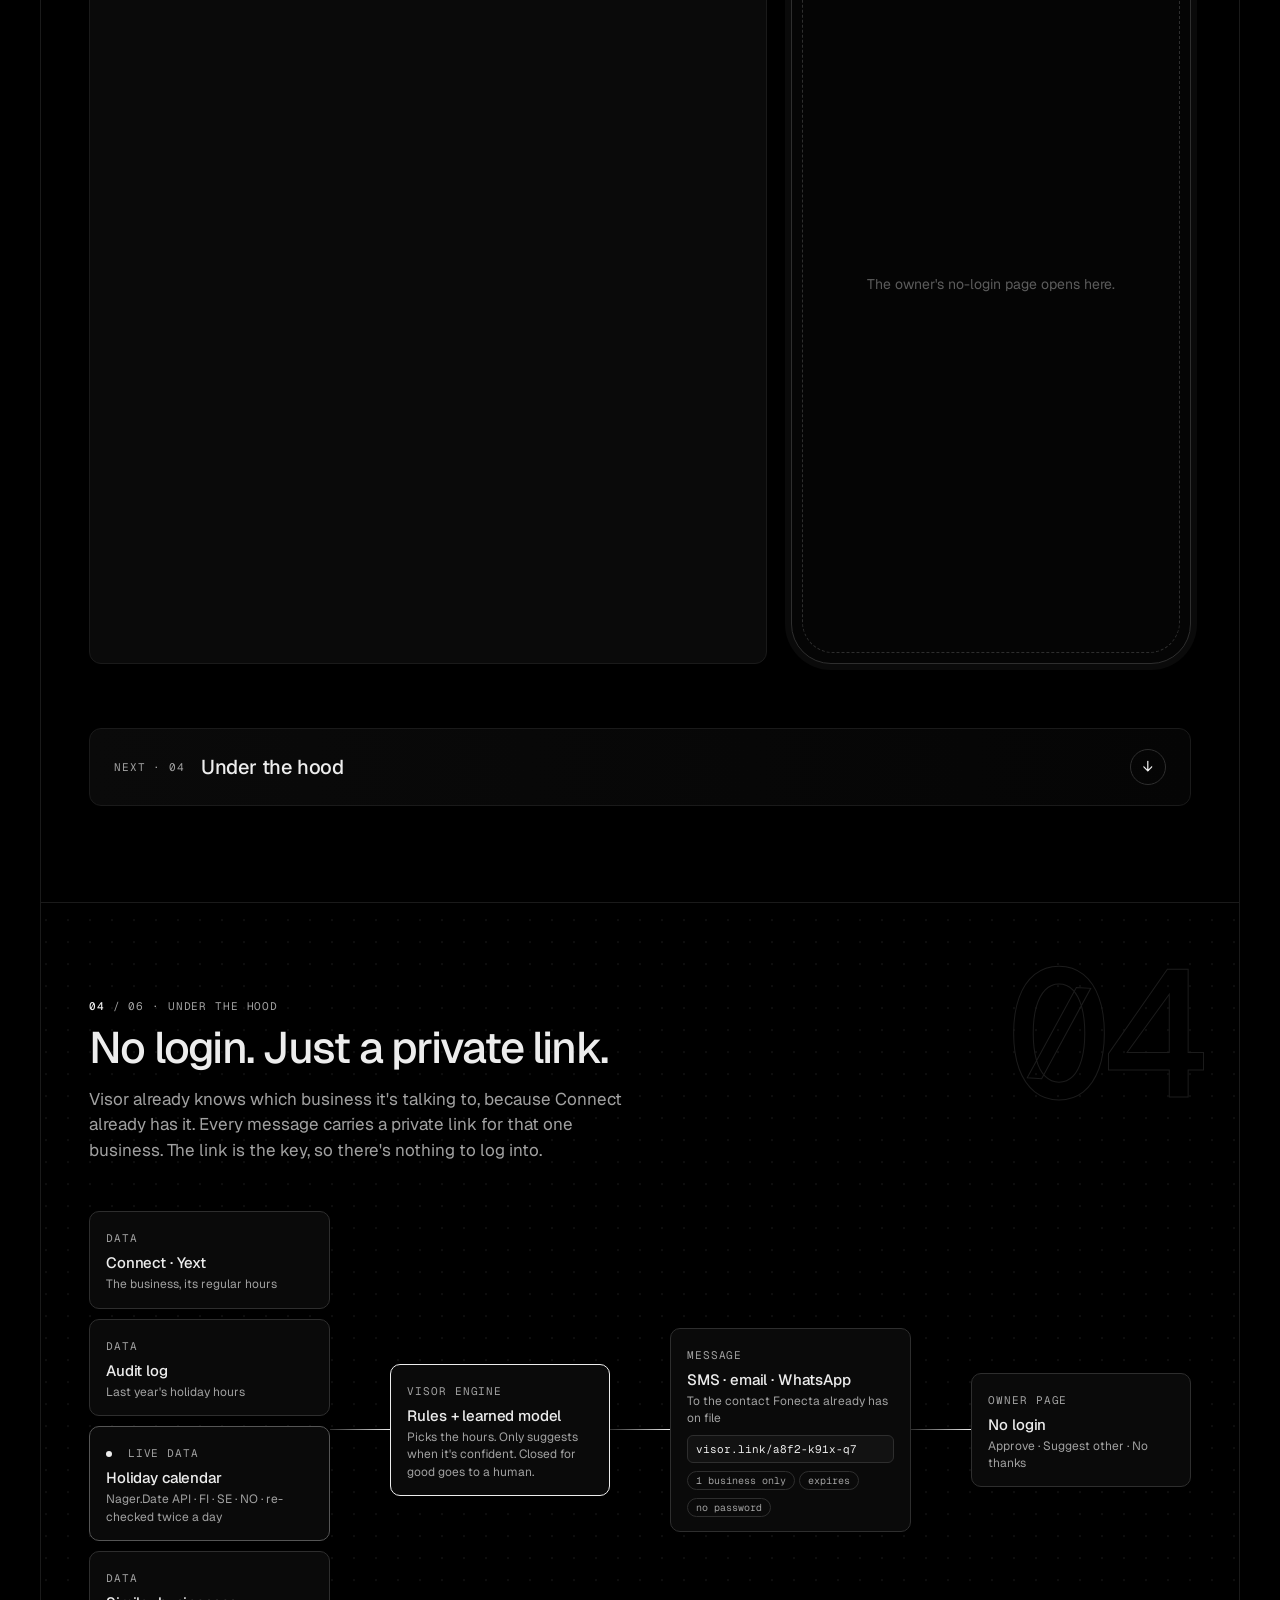
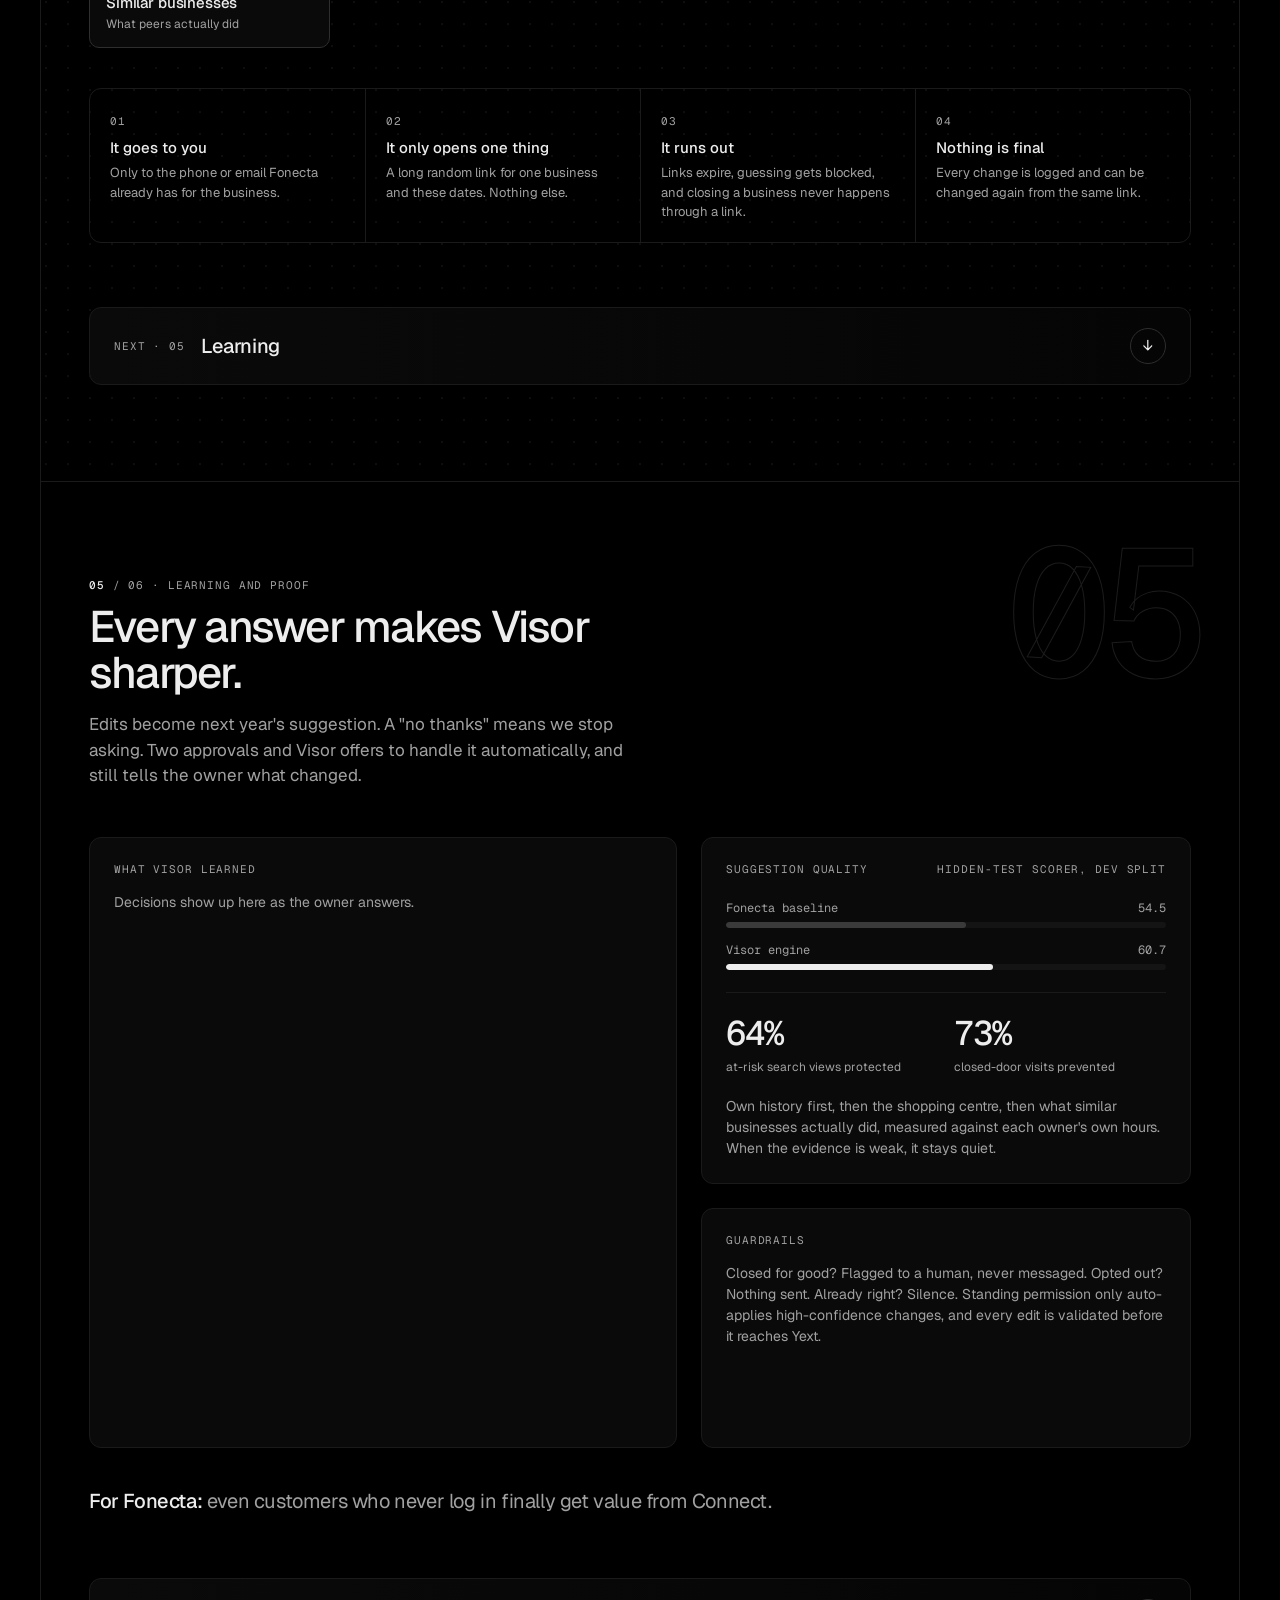
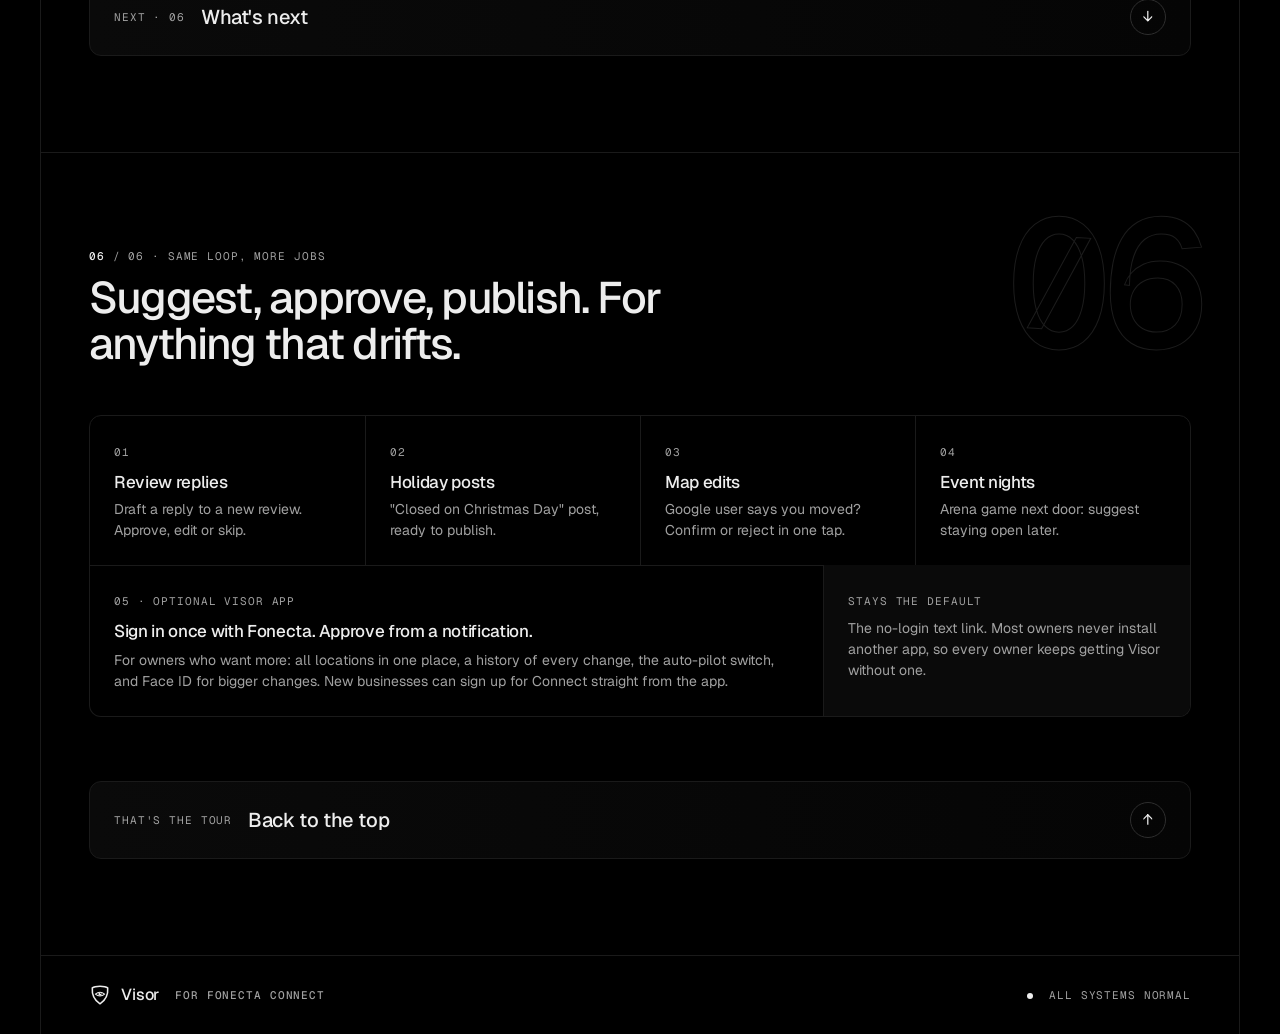
==== commit 7f898b21: "Live data source: Nager.Date public-holiday API (no key) cross-checks the season calendar - backend/" ====
--- a/backend/static/index.html
+++ b/backend/static/index.html
@@ -230,7 +230,7 @@
 .rail a.on{color:var(--fg)}.rail a.on:before{width:28px}
 .rail a:hover{color:var(--fg)}
 @media (max-width:1360px){.rail{display:none}}
-@media (max-width:1280px){nav .brand .label,nav .right>.label{display:none}}
+@media (max-width:1560px){nav .brand .label,nav .right>.label{display:none}}
 .right{white-space:nowrap}
 .kicker b{color:var(--fg);font-weight:500}
 .wm{position:absolute;right:40px;top:40px;font-family:var(--mono);font-size:180px;line-height:1;font-weight:500;letter-spacing:-.06em;
@@ -259,6 +259,13 @@
 body.clean .chip.start{animation:none;border-color:var(--line2)}
 .viewnote{position:fixed;left:50%;bottom:24px;transform:translate(-50%,20px);background:var(--fg);color:#000;font-size:13px;padding:10px 16px;border-radius:999px;opacity:0;transition:all .3s;z-index:20;pointer-events:none}
 .viewnote.on{opacity:1;transform:translate(-50%,0)}
+
+.livecal{display:flex;align-items:center;gap:16px;flex-wrap:wrap;margin-top:12px;padding:10px 14px;border:1px solid var(--line);border-radius:10px;font-size:13px;color:var(--muted)}
+.livecal .lc{display:flex;gap:14px;flex-wrap:wrap;align-items:center}
+.livecal .c{font-family:var(--mono);font-size:12px;color:var(--fg)}
+.livecal .c i{font-style:normal;color:var(--faint)}
+.livetag{font-family:var(--mono);font-size:9px;letter-spacing:.08em;border:1px solid var(--line2);border-radius:999px;padding:1px 6px;margin-left:6px;color:var(--muted)}
+.node.live{border-color:#555}
 </style>
 </head>
 <body>
@@ -284,6 +291,13 @@
 body.clean .chip.start{animation:none;border-color:var(--line2)}
 .viewnote{position:fixed;left:50%;bottom:24px;transform:translate(-50%,20px);background:var(--fg);color:#000;font-size:13px;padding:10px 16px;border-radius:999px;opacity:0;transition:all .3s;z-index:20;pointer-events:none}
 .viewnote.on{opacity:1;transform:translate(-50%,0)}
+
+.livecal{display:flex;align-items:center;gap:16px;flex-wrap:wrap;margin-top:12px;padding:10px 14px;border:1px solid var(--line);border-radius:10px;font-size:13px;color:var(--muted)}
+.livecal .lc{display:flex;gap:14px;flex-wrap:wrap;align-items:center}
+.livecal .c{font-family:var(--mono);font-size:12px;color:var(--fg)}
+.livecal .c i{font-style:normal;color:var(--faint)}
+.livetag{font-family:var(--mono);font-size:9px;letter-spacing:.08em;border:1px solid var(--line2);border-radius:999px;padding:1px 6px;margin-left:6px;color:var(--muted)}
+.node.live{border-color:#555}
 </style> <defs><mask id="hlbig"><rect width="100" height="100" fill="#fff"/><circle cx="52.6" cy="43.4" r="2.3" fill="#000"/></mask></defs> <path stroke="currentColor" stroke-width="7" stroke-linejoin="round" d="M50 10 C66 10 79 13 85 18 C87 42 79 71 50 90 C21 71 13 42 15 18 C21 13 34 10 50 10 Z"/> <g class="eye"> <path stroke="currentColor" stroke-width="5" stroke-linejoin="round" d="M29 46 Q50 29 71 46 Q50 63 29 46 Z"/> <circle cx="50" cy="46" r="7.5" fill="currentColor" mask="url(#hlbig)"/> </g> </svg></div></div>
     <div class="claims"><div>Detect · Suggest · Contact</div><div>Decide · Apply</div><div>No login required</div><div>Owner has the final say</div></div>
   </div>
@@ -330,6 +344,7 @@
       <div class="dmain">
         <div class="dhead"><b id="season">Holiday season · 7 Nov – 6 Jan</b><span class="label"><span class="dot"></span>&nbsp; All systems normal</span></div>
         <div class="kpis" id="kpis"></div>
+        <div class="livecal" id="livecal"><span class="label">Live holiday check</span><span class="lc">Checking…</span></div>
         <div class="drow">
           <div class="panel2"><div class="label">Holiday dates at risk · businesses showing wrong hours</div><div class="chart" id="chart"></div></div>
           <div class="panel2"><div class="label"><span class="dot"></span>&nbsp; Live</div><div class="feed" id="feed"><p class="lead" style="font-size:13px">Run a business below and it shows up here.</p></div></div>
@@ -366,7 +381,7 @@
       <div class="stack">
         <div class="node"><span class="label">Data</span><b>Connect · Yext</b><p>The business, its regular hours</p></div>
         <div class="node"><span class="label">Data</span><b>Audit log</b><p>Last year's holiday hours</p></div>
-        <div class="node"><span class="label">Data</span><b>Holiday calendar</b><p>FI · SE · NO</p></div>
+        <div class="node live"><span class="label"><span class="dot"></span>&nbsp; Live data</span><b>Holiday calendar</b><p>Nager.Date API · FI · SE · NO · re-checked twice a day</p></div>
         <div class="node"><span class="label">Data</span><b>Similar businesses</b><p>What peers actually did</p></div>
       </div>
       <div class="wire"></div>
@@ -472,7 +487,8 @@
   if(my !== seq) return;
   const ms = Math.round(performance.now() - t0);
   const n = (run.items || []).length, q = (run.quiet || []).length, f = (run.flagged || []).length;
-  const d1 = `detect() ${ms}ms<br>${n + q + f} days checked`;
+  const lc = run.live_calendar || {};
+  const d1 = `detect() ${ms}ms · ${n + q + f} days<br>${lc.source === "live" ? `holidays live ✓ ${lc.confirmed}/${lc.checked}` : "bundled calendar"}`;
   await sleep(500); if(my !== seq) return;
   if(run.status === "FLAGGED"){ pipe(["done","done"], [d1, "FLAG → human<br>closed-for-good signals"]); return showStatus("Flagged for a human.", "Reviews and map edits say this business closed for good. Connect never sends holiday hours to a business that may be gone."); }
   if(run.status === "ALL_GOOD"){ pipe(["done","done"], [d1, "NO_ACTION<br>all hours already right"]); return showStatus("All good. Staying quiet.", `${q} upcoming special days checked. Google already shows the right hours, so the owner isn't bothered.`); }
@@ -510,7 +526,7 @@
     ${run.channel === "EMAIL" ? `<div class="meta"><div>Subject: ${esc(m.subject)}</div></div>` : ""}
     <div class="msg">${text}</div>
     <div class="ev">${run.items.map((i, k) => `<div class="row" style="animation-delay:${k*80}ms"><span class="d">${esc(i.day_name)}<br>${i.date}</span>
-      <span class="h"><s>${hrs(i.shown)}</s> → ${hrs(i.suggested)}</span><span class="b">${BASIS[i.basis] || i.basis} · ${Math.round(i.confidence*100)}%</span></div>`).join("")}</div>`;
+      <span class="h"><s>${hrs(i.shown)}</s> → ${hrs(i.suggested)}</span><span class="b">${BASIS[i.basis] || i.basis} · ${Math.round(i.confidence*100)}%${i.live_confirmed ? '<span class="livetag">LIVE ✓</span>' : ""}</span></div>`).join("")}</div>`;
 }
 
 async function loadMemory(){
@@ -565,6 +581,15 @@
   $("season").textContent = `Holiday season · ${o.season}`;
   $("kpis").innerHTML = [[nfmt(o.businesses),"Businesses"],[nfmt(o.dates_to_fix),"Dates to fix"],[nfmt(o.owners_to_text),"Owners to text"],
     [o.need_a_human,"Need a human"],[Math.floor(o.views_protected*100)+"%","Views protected"]].map(([v,l]) => `<div class="kpi"><b>${v}</b><span class="label">${l}</span></div>`).join("");
+  const cal = o.calendar;
+  if(cal){
+    const parts = Object.entries(cal.countries).map(([c, v]) => v.source === "live"
+      ? `<span class="c">${c} ${v.confirmed}/${v.checked} <i>confirmed</i>${v.new_in_live.length ? ` · ${v.new_in_live.length} new` : ""}</span>`
+      : `<span class="c">${c} <i>offline</i></span>`).join("");
+    $("livecal").querySelector(".lc").innerHTML = cal.source === "fallback"
+      ? `<span>Live calendar unreachable right now, using the bundled calendar.</span>`
+      : `<span><span class="dot"></span>&nbsp; ${esc(cal.provider)}</span>${parts}`;
+  }
   $("pv").textContent = Math.floor(o.views_protected*100) + "%"; $("pd").textContent = Math.floor(o.doors_prevented*100) + "%";
   if(!$("chart").children.length){
     const max = Math.max(...o.days.map(d => d.count));
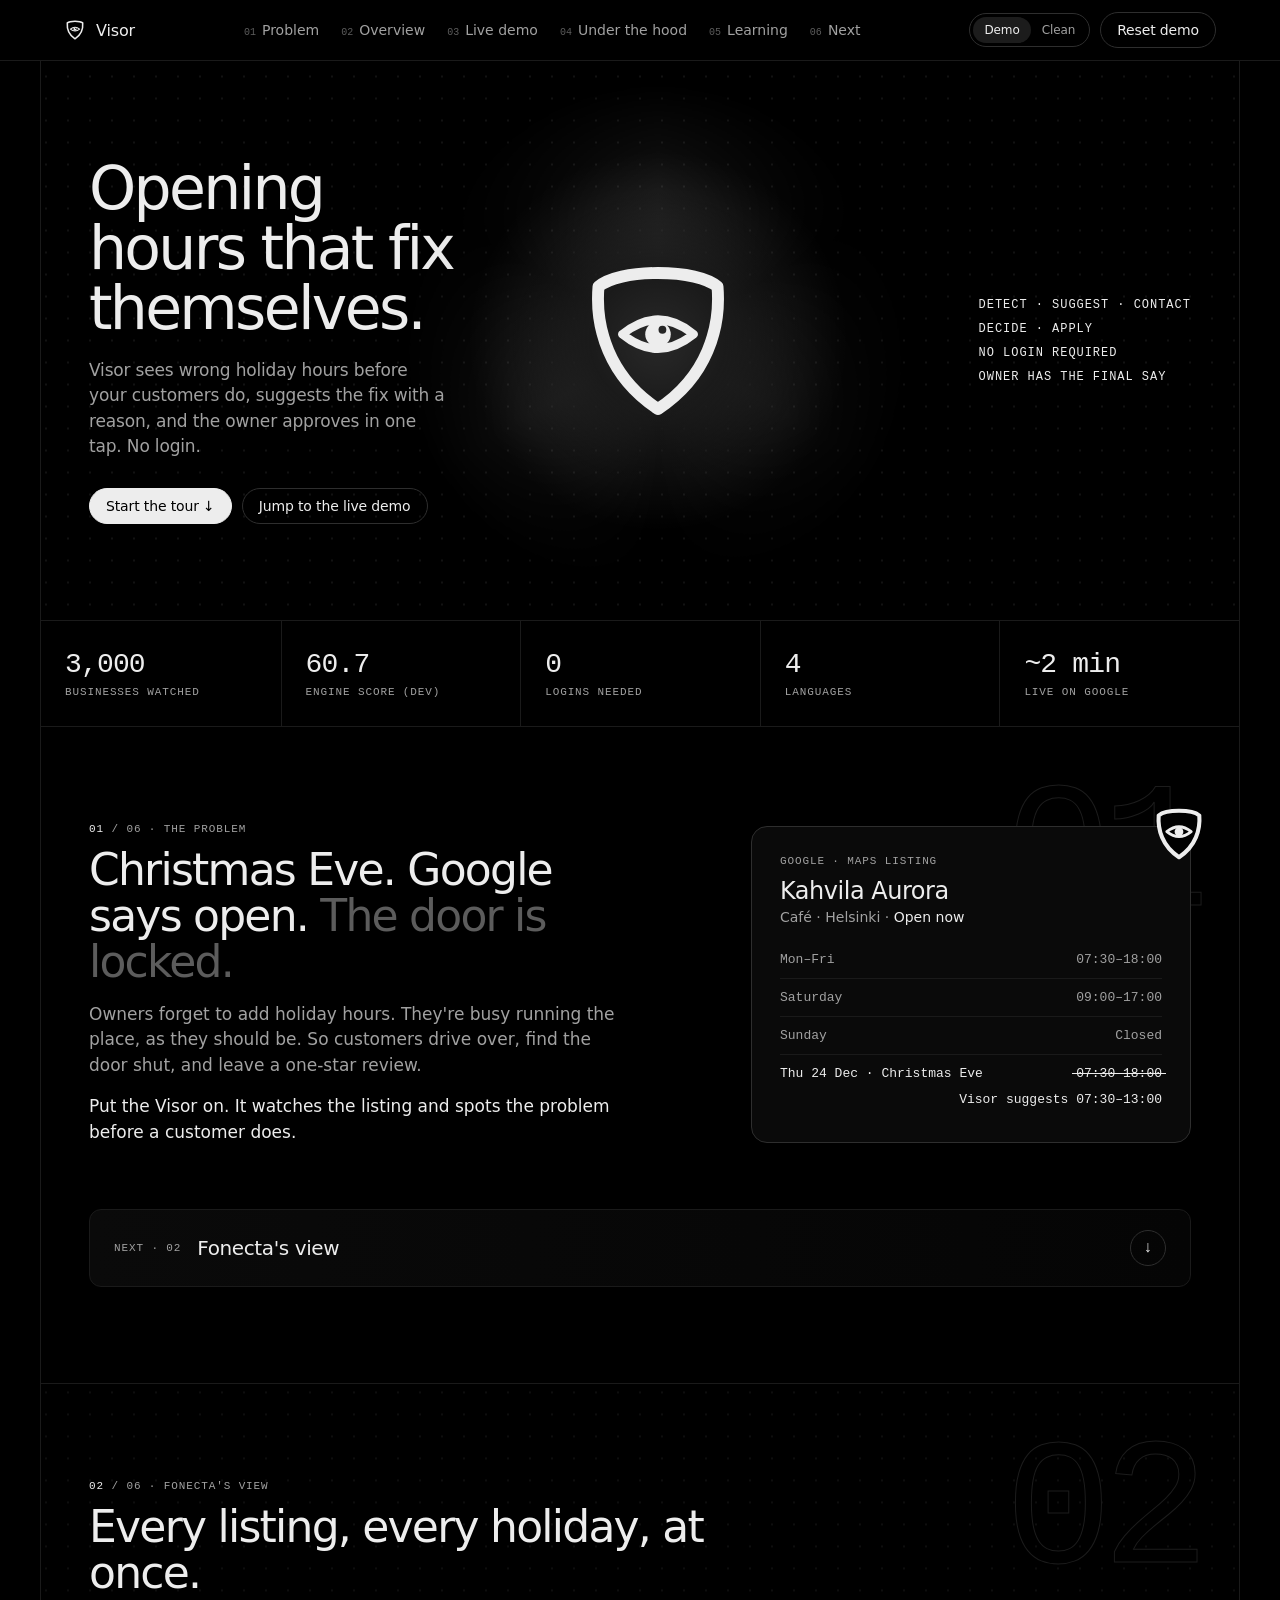
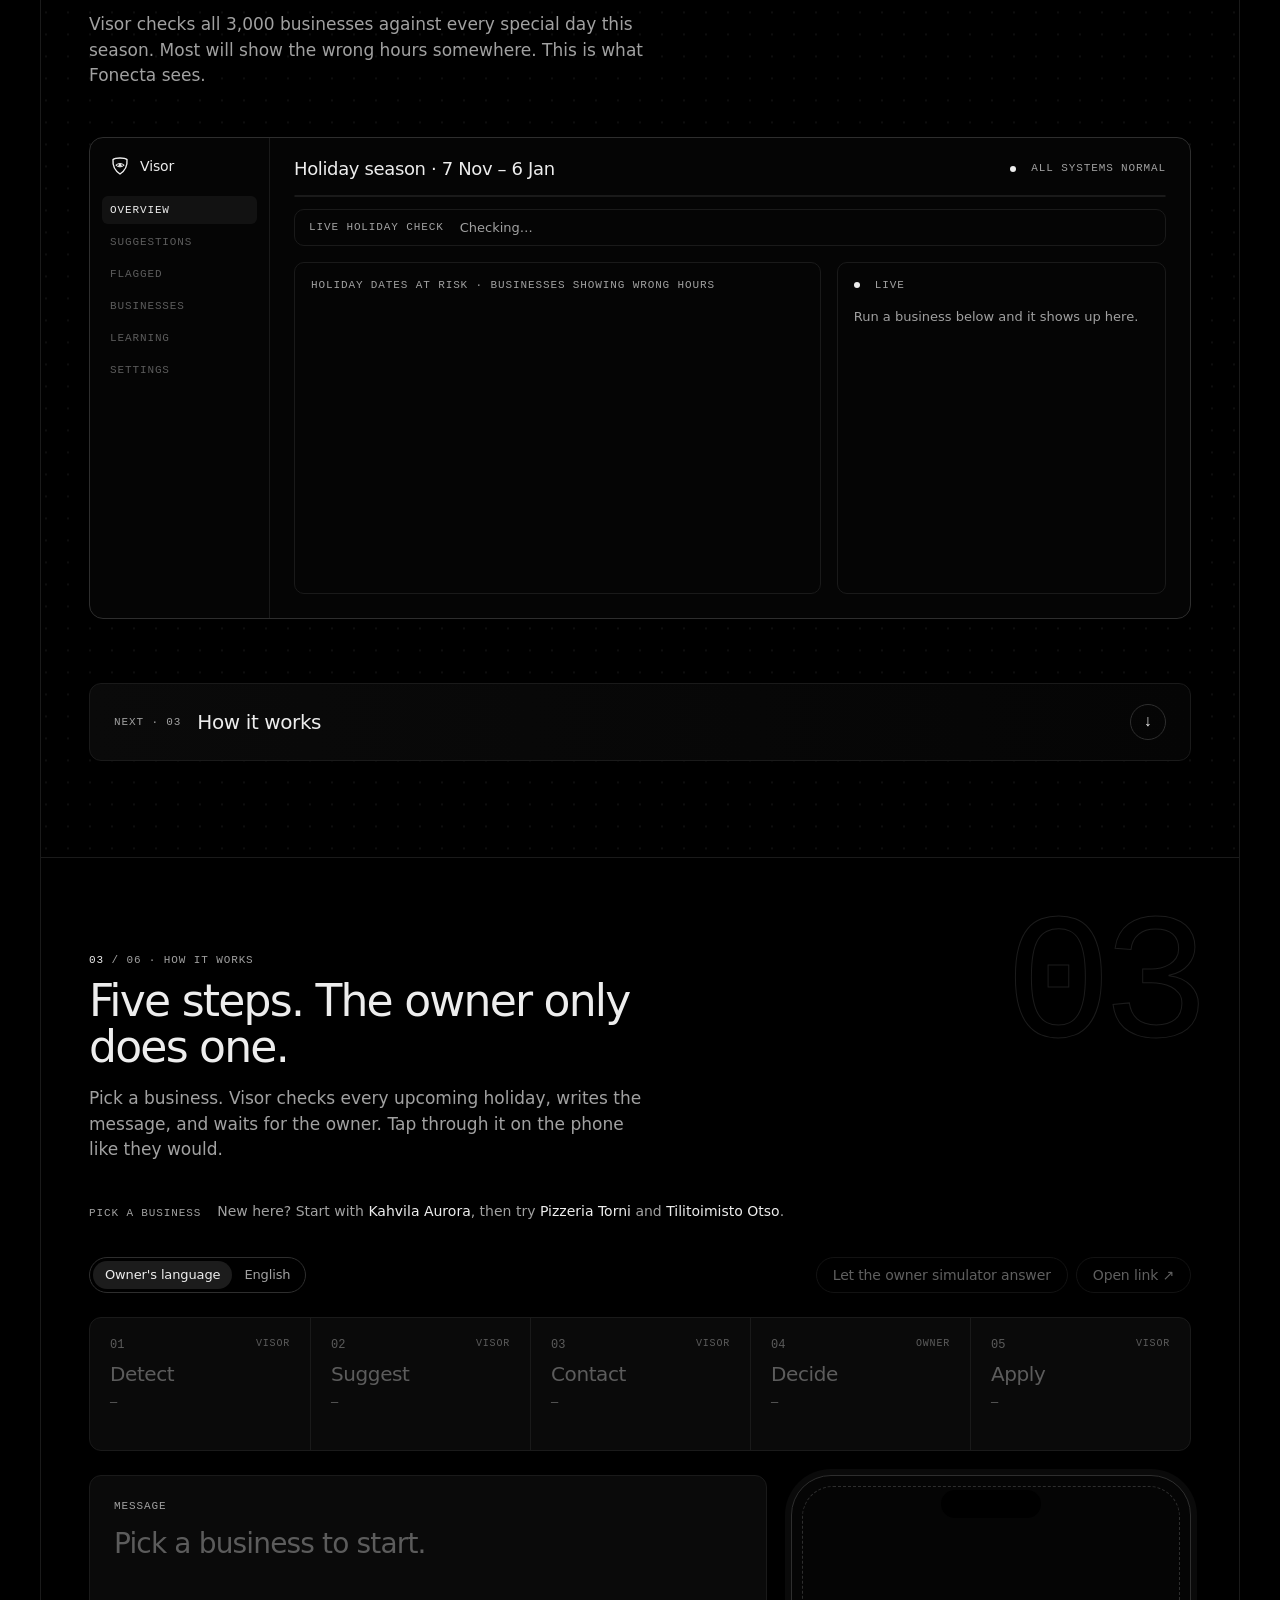
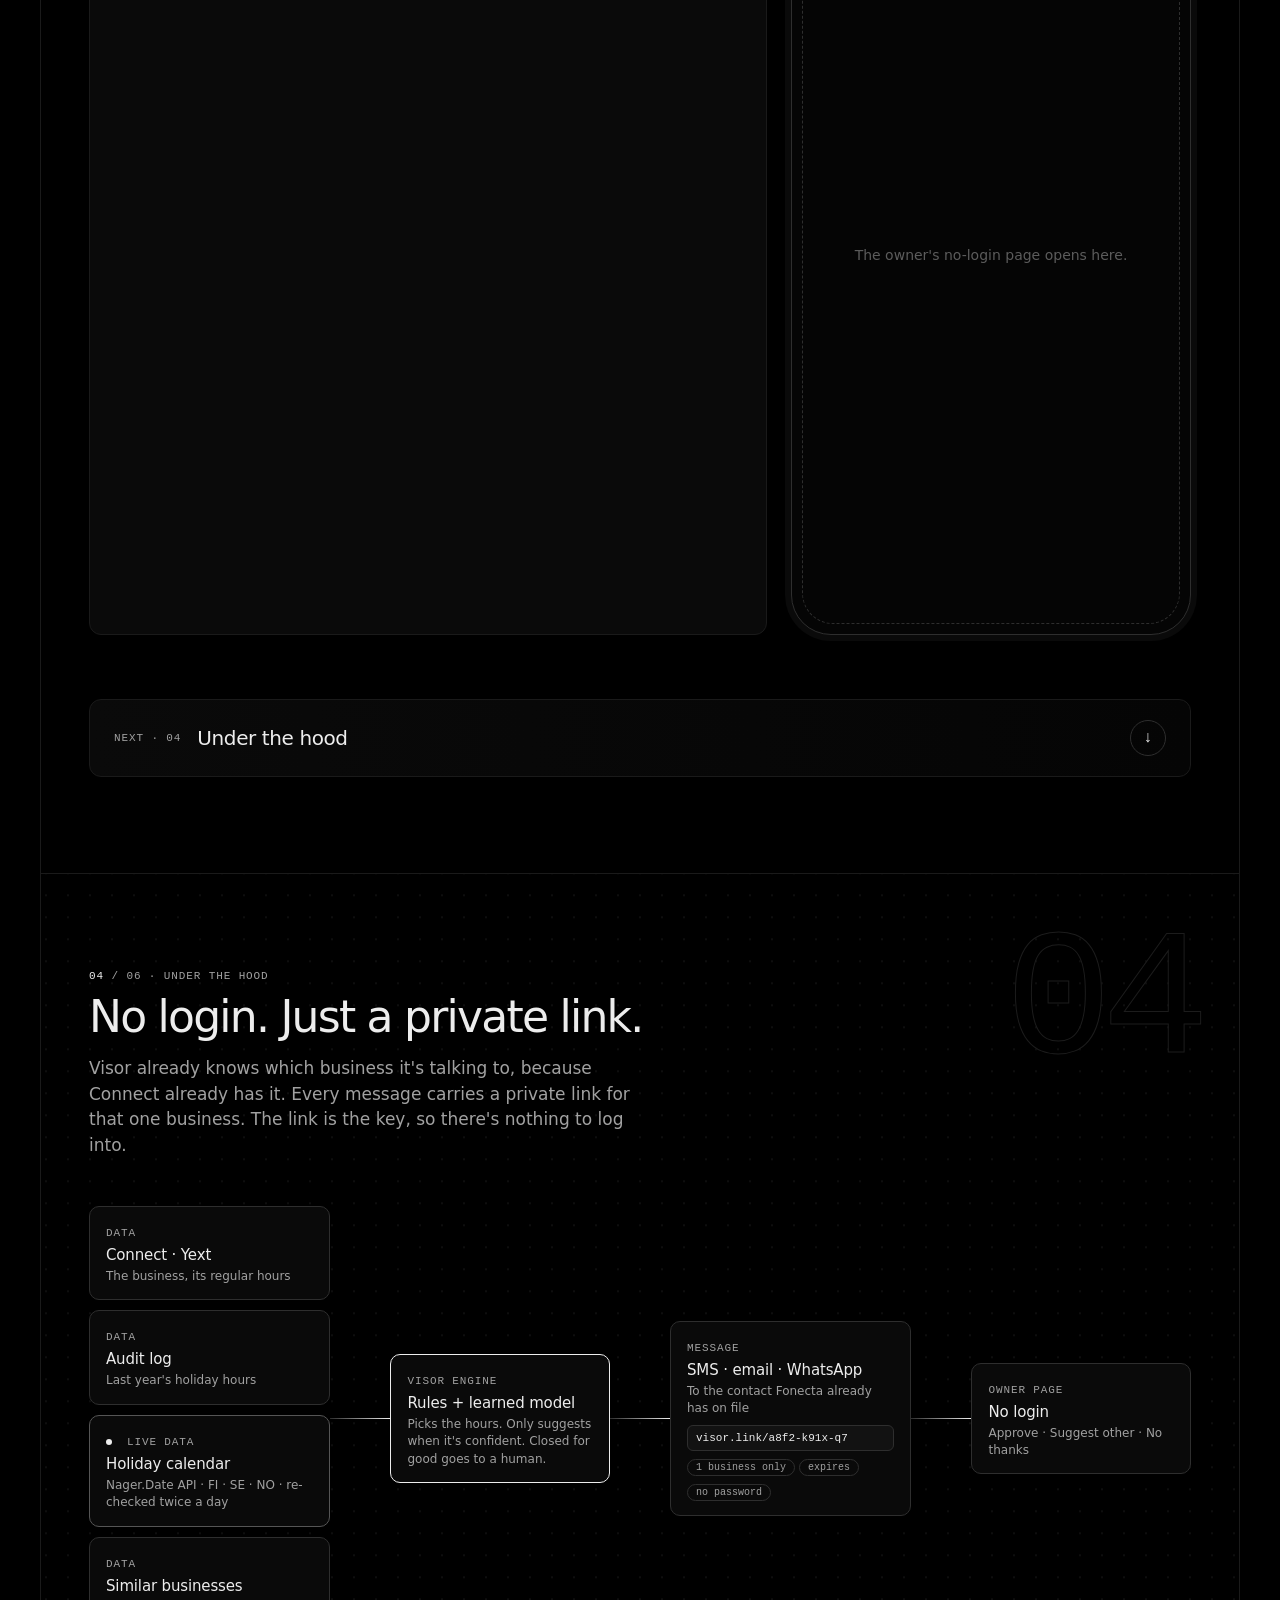
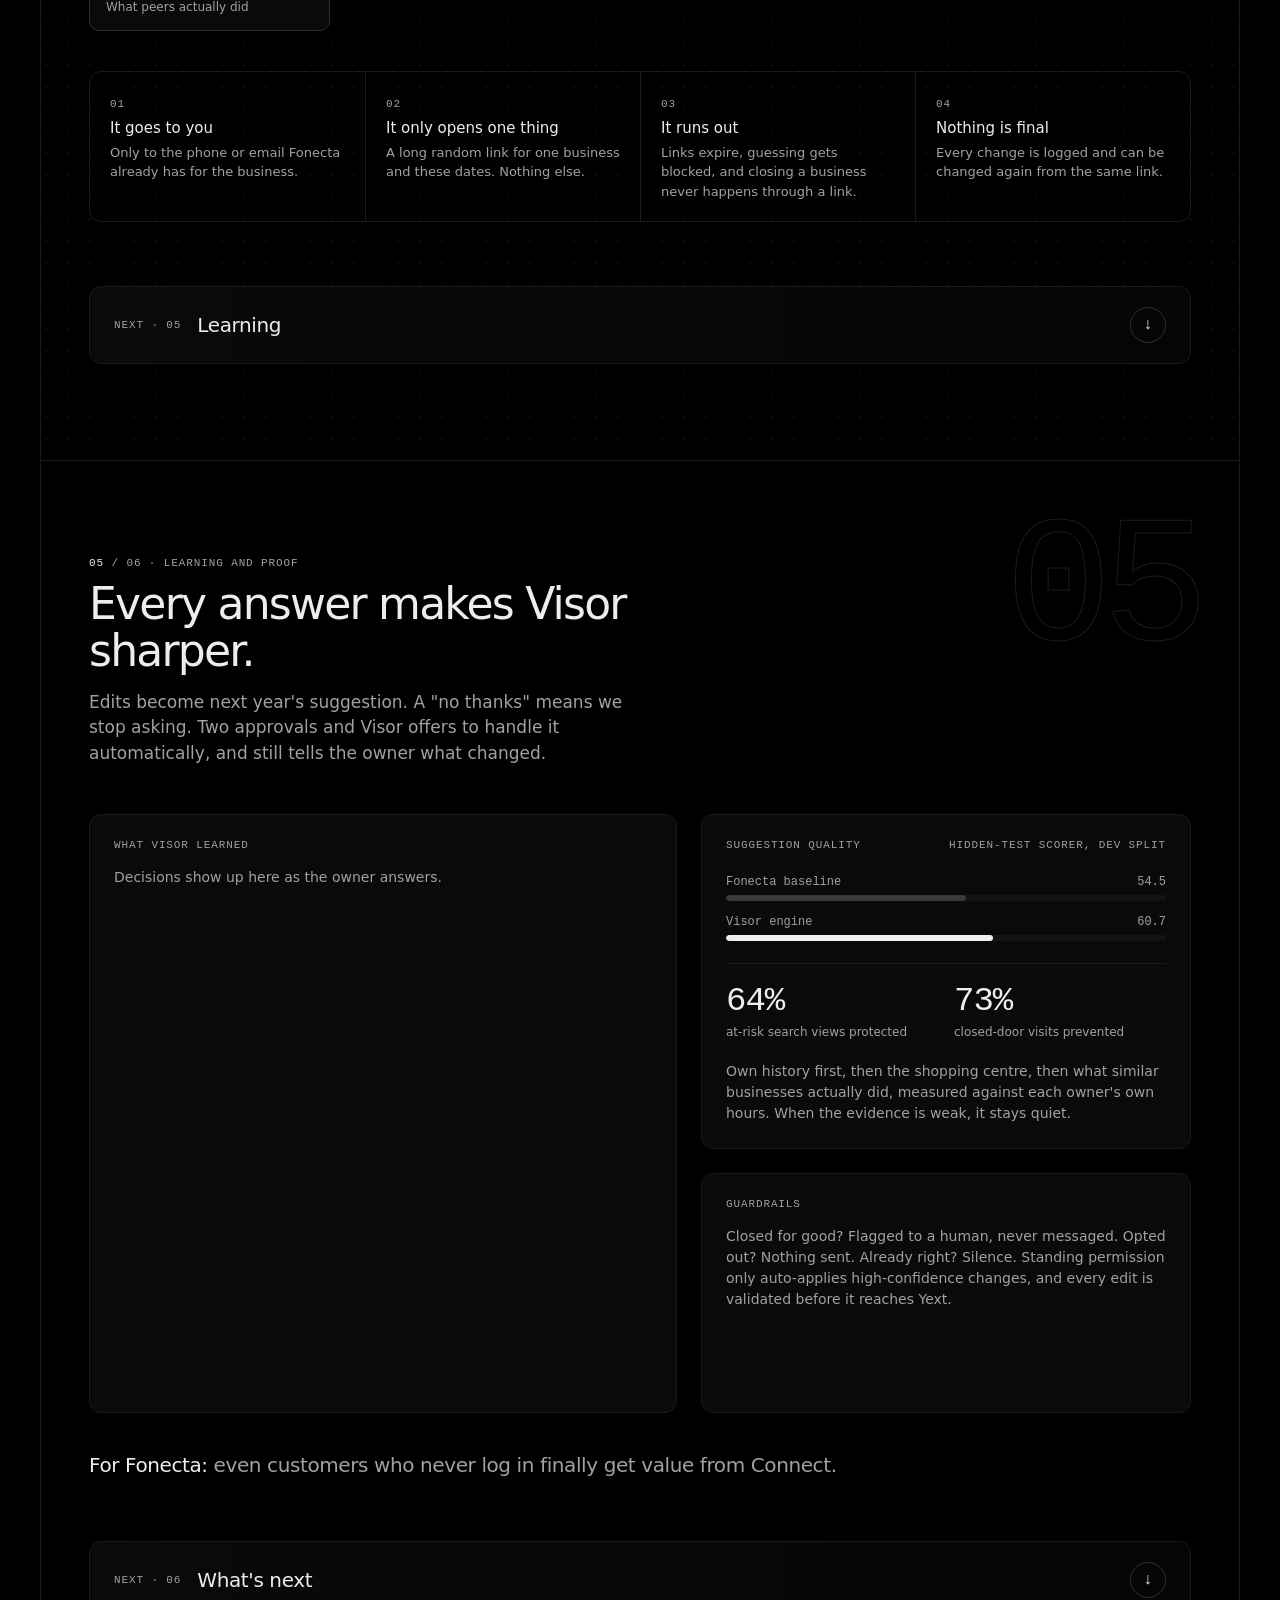
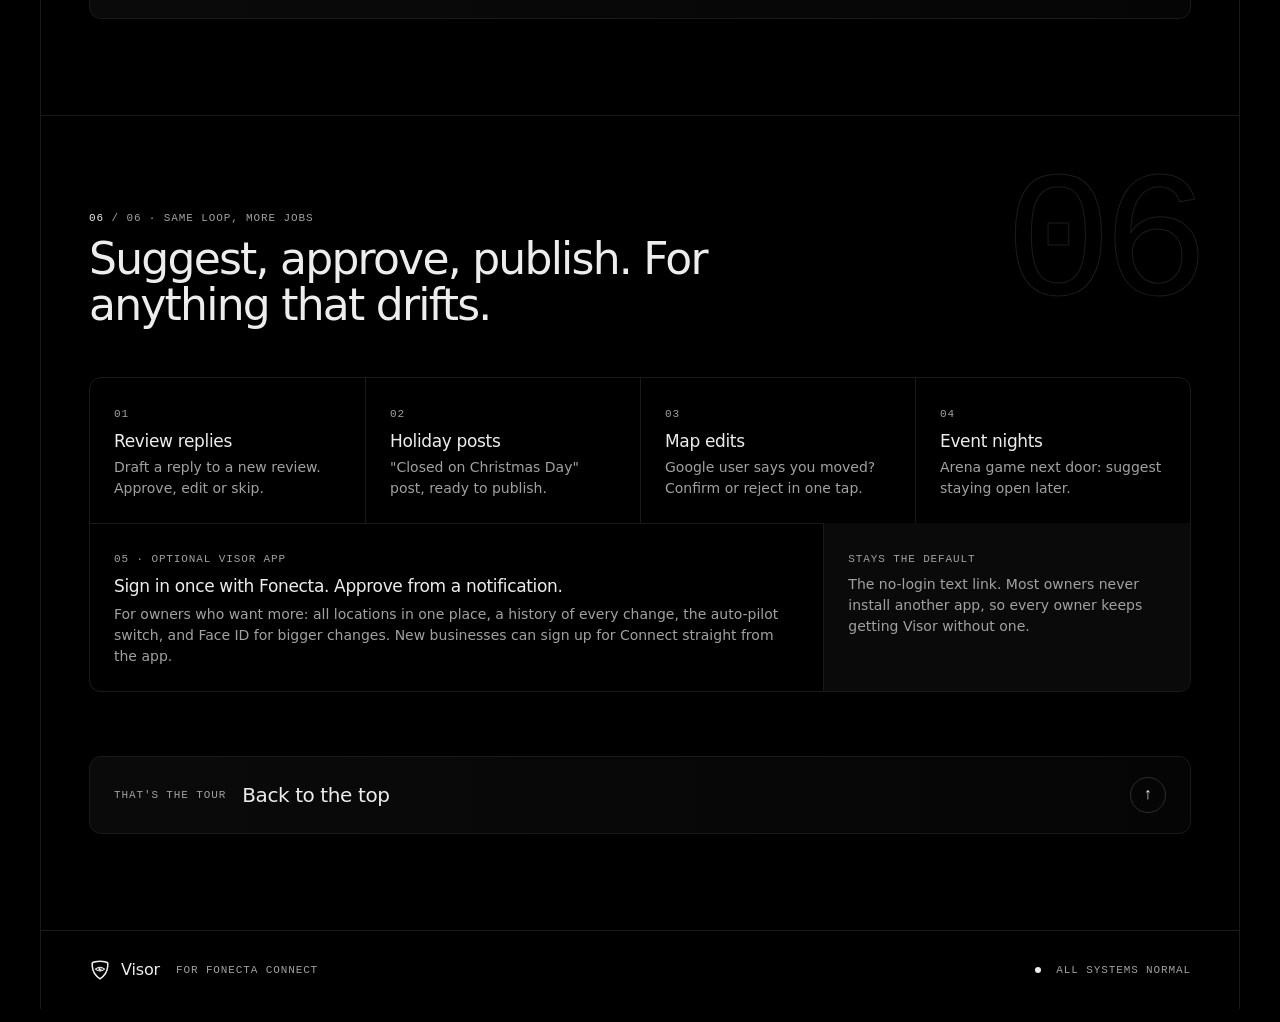
==== commit 35b3d075: "Serve Geist fonts locally (no Google Fonts dependency); show the live holiday check only when it is " ====
--- a/backend/static/index.html
+++ b/backend/static/index.html
@@ -5,9 +5,7 @@
 <link rel="icon" href="/brand/favicon.svg" type="image/svg+xml"><link rel="apple-touch-icon" href="/brand/favicon-180.png">
 <meta name="viewport" content="width=device-width, initial-scale=1">
 <title>Visor · for Fonecta Connect</title>
-<link rel="preconnect" href="https://fonts.googleapis.com">
-<link rel="preconnect" href="https://fonts.gstatic.com" crossorigin>
-<link href="https://fonts.googleapis.com/css2?family=Geist:wght@300;400;500;600&family=Geist+Mono:wght@400;500&display=swap" rel="stylesheet">
+<link href="/fonts/geist.css" rel="stylesheet">
 <style>
 :root{--bg:#000;--fg:#ededed;--muted:#a1a1a1;--faint:#5c5c5c;--line:#1a1a1a;--line2:#2e2e2e;--card:#0a0a0a;
   --sans:"Geist",ui-sans-serif,system-ui,sans-serif;--mono:"Geist Mono",ui-monospace,monospace}
@@ -488,7 +486,7 @@
   const ms = Math.round(performance.now() - t0);
   const n = (run.items || []).length, q = (run.quiet || []).length, f = (run.flagged || []).length;
   const lc = run.live_calendar || {};
-  const d1 = `detect() ${ms}ms · ${n + q + f} days<br>${lc.source === "live" ? `holidays live ✓ ${lc.confirmed}/${lc.checked}` : "bundled calendar"}`;
+  const d1 = `detect() ${ms}ms · ${n + q + f} days<br>${lc.source === "live" ? `holidays live ✓ ${lc.confirmed}/${lc.checked}` : "holiday calendar ✓"}`;
   await sleep(500); if(my !== seq) return;
   if(run.status === "FLAGGED"){ pipe(["done","done"], [d1, "FLAG → human<br>closed-for-good signals"]); return showStatus("Flagged for a human.", "Reviews and map edits say this business closed for good. Connect never sends holiday hours to a business that may be gone."); }
   if(run.status === "ALL_GOOD"){ pipe(["done","done"], [d1, "NO_ACTION<br>all hours already right"]); return showStatus("All good. Staying quiet.", `${q} upcoming special days checked. Google already shows the right hours, so the owner isn't bothered.`); }
@@ -544,7 +542,8 @@
     const r = e.data.results, applied = r.filter(x => x.hours), pubs = (applied[0] || {}).visible_on || [];
     const steps = [...document.querySelectorAll(".step")];
     steps[3].className = "step done"; steps[3].querySelector(".dt").innerHTML = r.map(x => x.decision.toLowerCase()).join(", ");
-    if(applied.length){ steps[4].className = "step done"; steps[4].querySelector(".dt").innerHTML = `apply() ${applied.length} date${applied.length>1?"s":""}<br>Yext · ${pubs.length} publishers`; }
+    if(applied.length){ steps[4].className = "step done"; steps[4].querySelector(".dt").innerHTML = `apply() ${applied.length} date${applied.length>1?"s":""}<br>Yext · ${pubs.length} publishers`
+      + (applied.some(x => x.sandbox === "written") ? `<br>real Yext sandbox ✓` : applied.some(x => x.sandbox === "failed") ? `<br>sandbox retry needed` : ""); }
     loadMemory(); loadOverview();
   }
   if(e.data?.type === "connect-standing") loadMemory();
@@ -586,9 +585,8 @@
     const parts = Object.entries(cal.countries).map(([c, v]) => v.source === "live"
       ? `<span class="c">${c} ${v.confirmed}/${v.checked} <i>confirmed</i>${v.new_in_live.length ? ` · ${v.new_in_live.length} new` : ""}</span>`
       : `<span class="c">${c} <i>offline</i></span>`).join("");
-    $("livecal").querySelector(".lc").innerHTML = cal.source === "fallback"
-      ? `<span>Live calendar unreachable right now, using the bundled calendar.</span>`
-      : `<span><span class="dot"></span>&nbsp; ${esc(cal.provider)}</span>${parts}`;
+    $("livecal").style.display = cal.source === "fallback" ? "none" : "flex";   // only show the live check when it is live
+    $("livecal").querySelector(".lc").innerHTML = `<span><span class="dot"></span>&nbsp; ${esc(cal.provider)}</span>${parts}`;
   }
   $("pv").textContent = Math.floor(o.views_protected*100) + "%"; $("pd").textContent = Math.floor(o.doors_prevented*100) + "%";
   if(!$("chart").children.length){
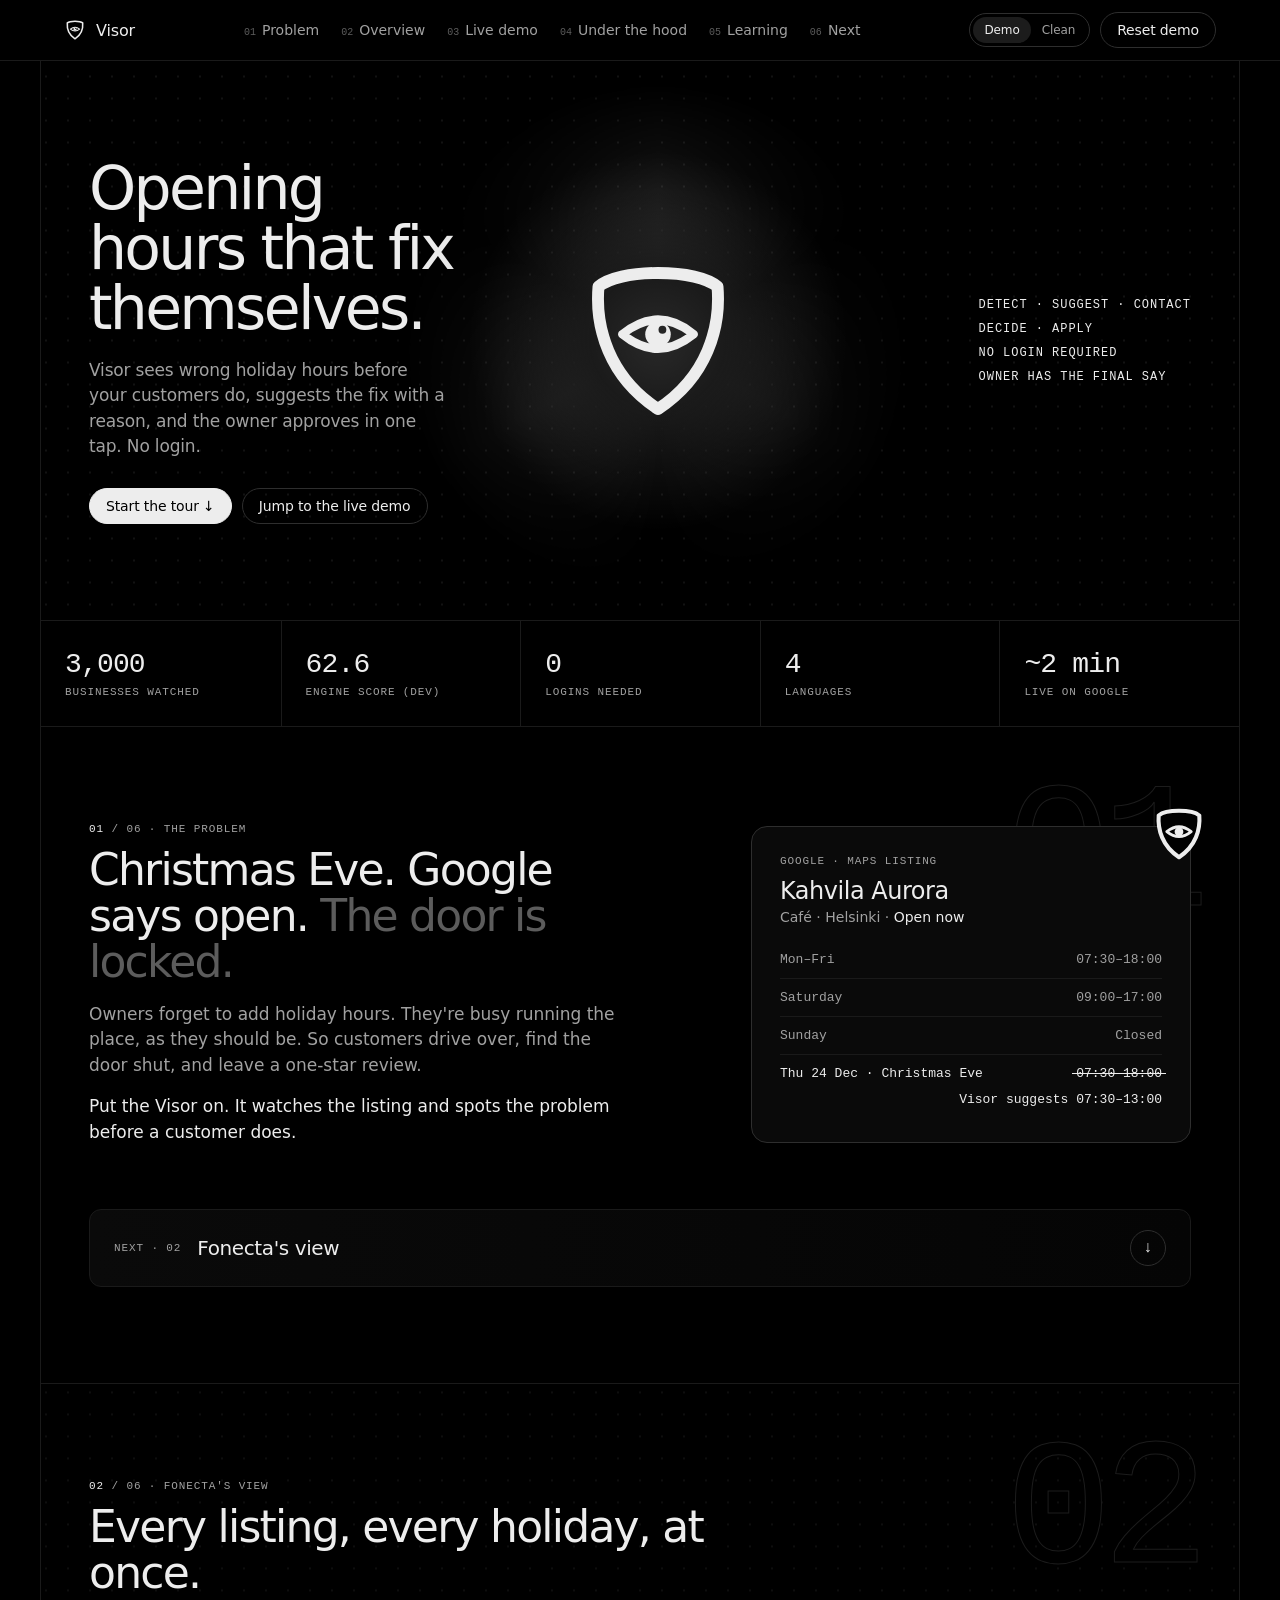
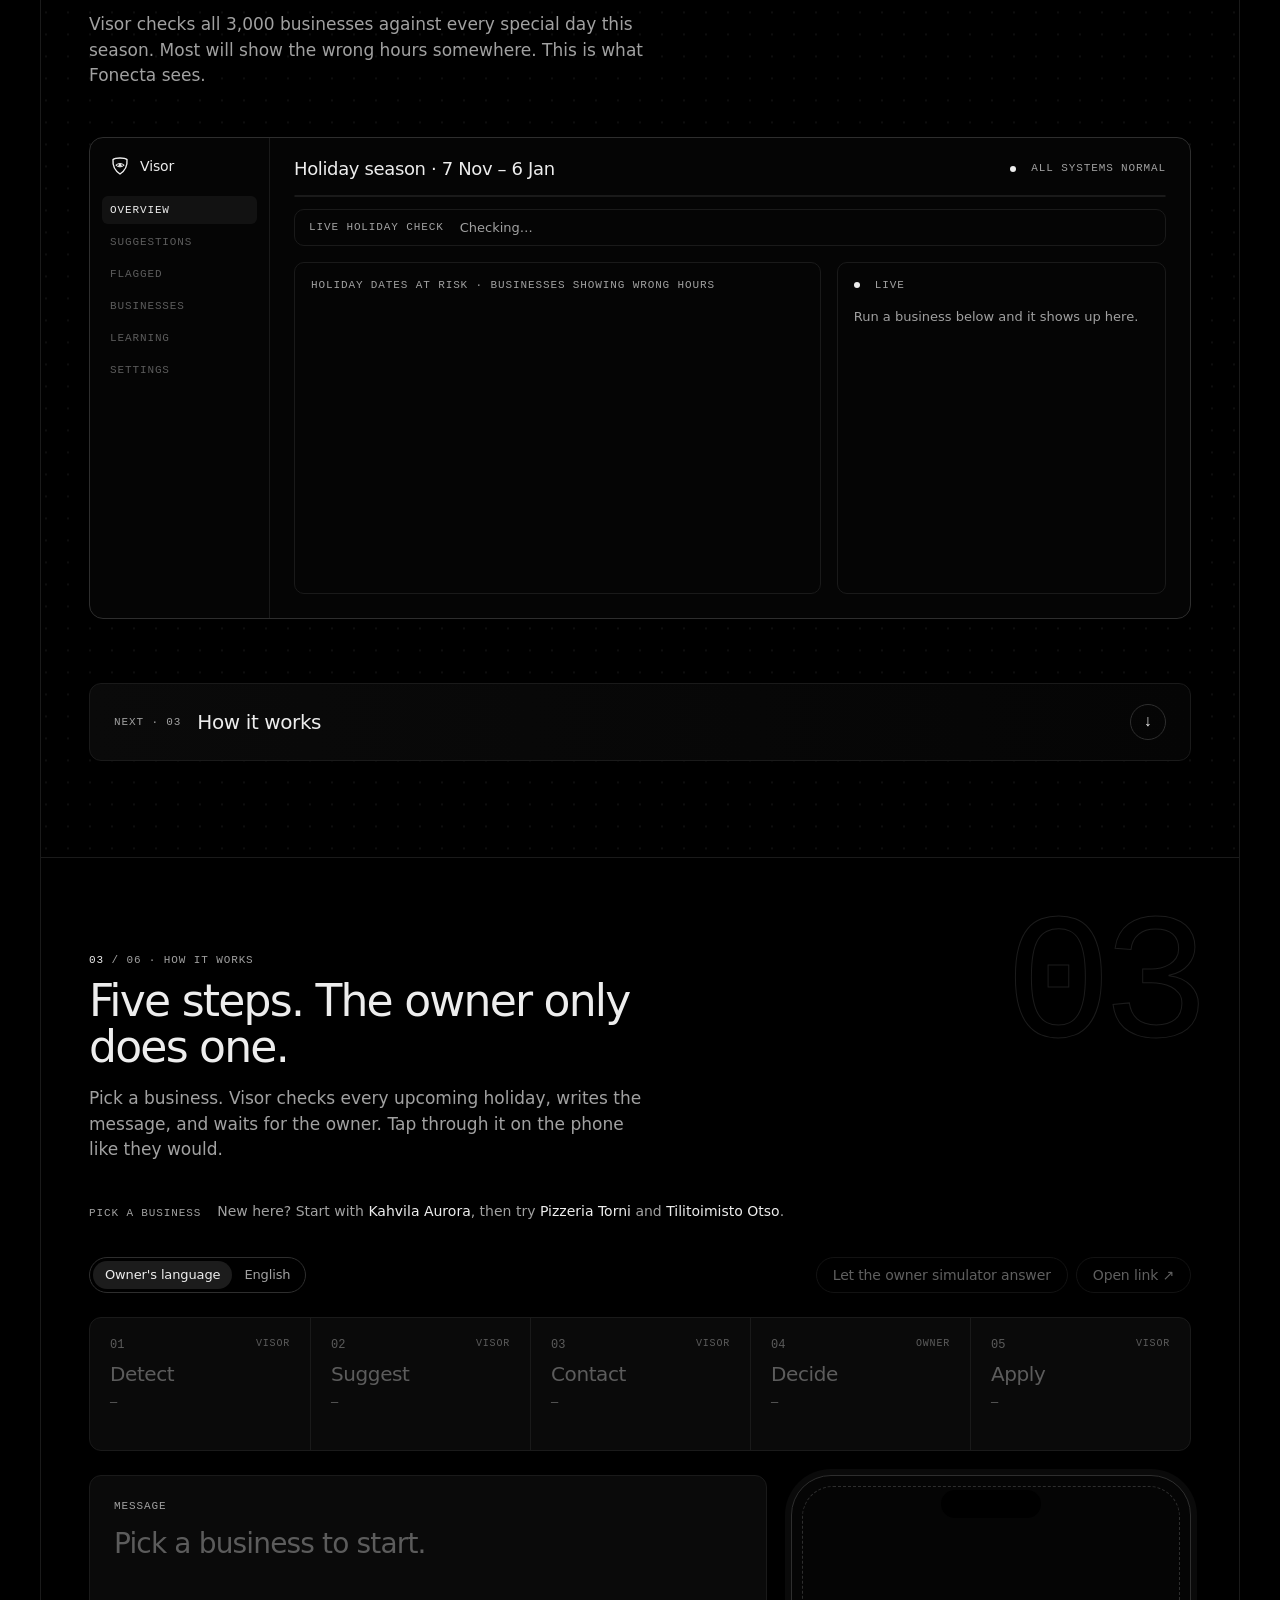
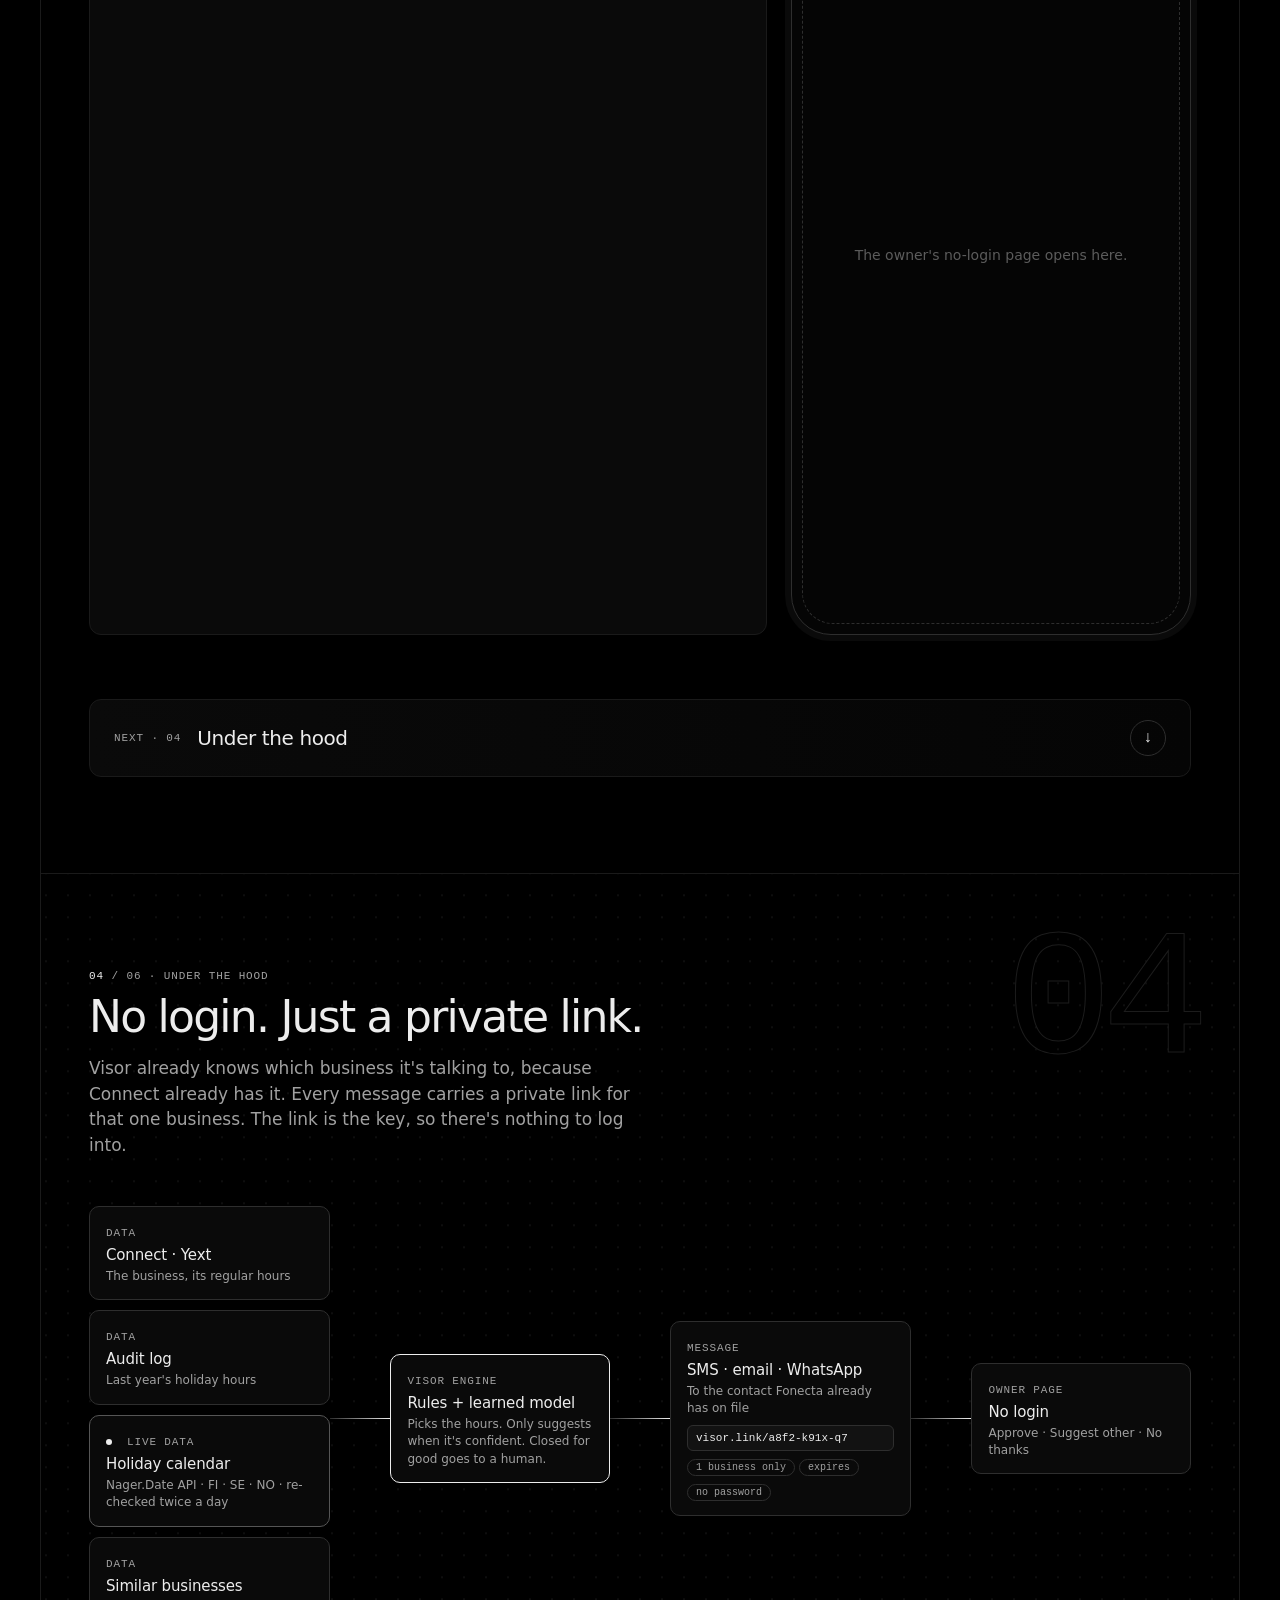
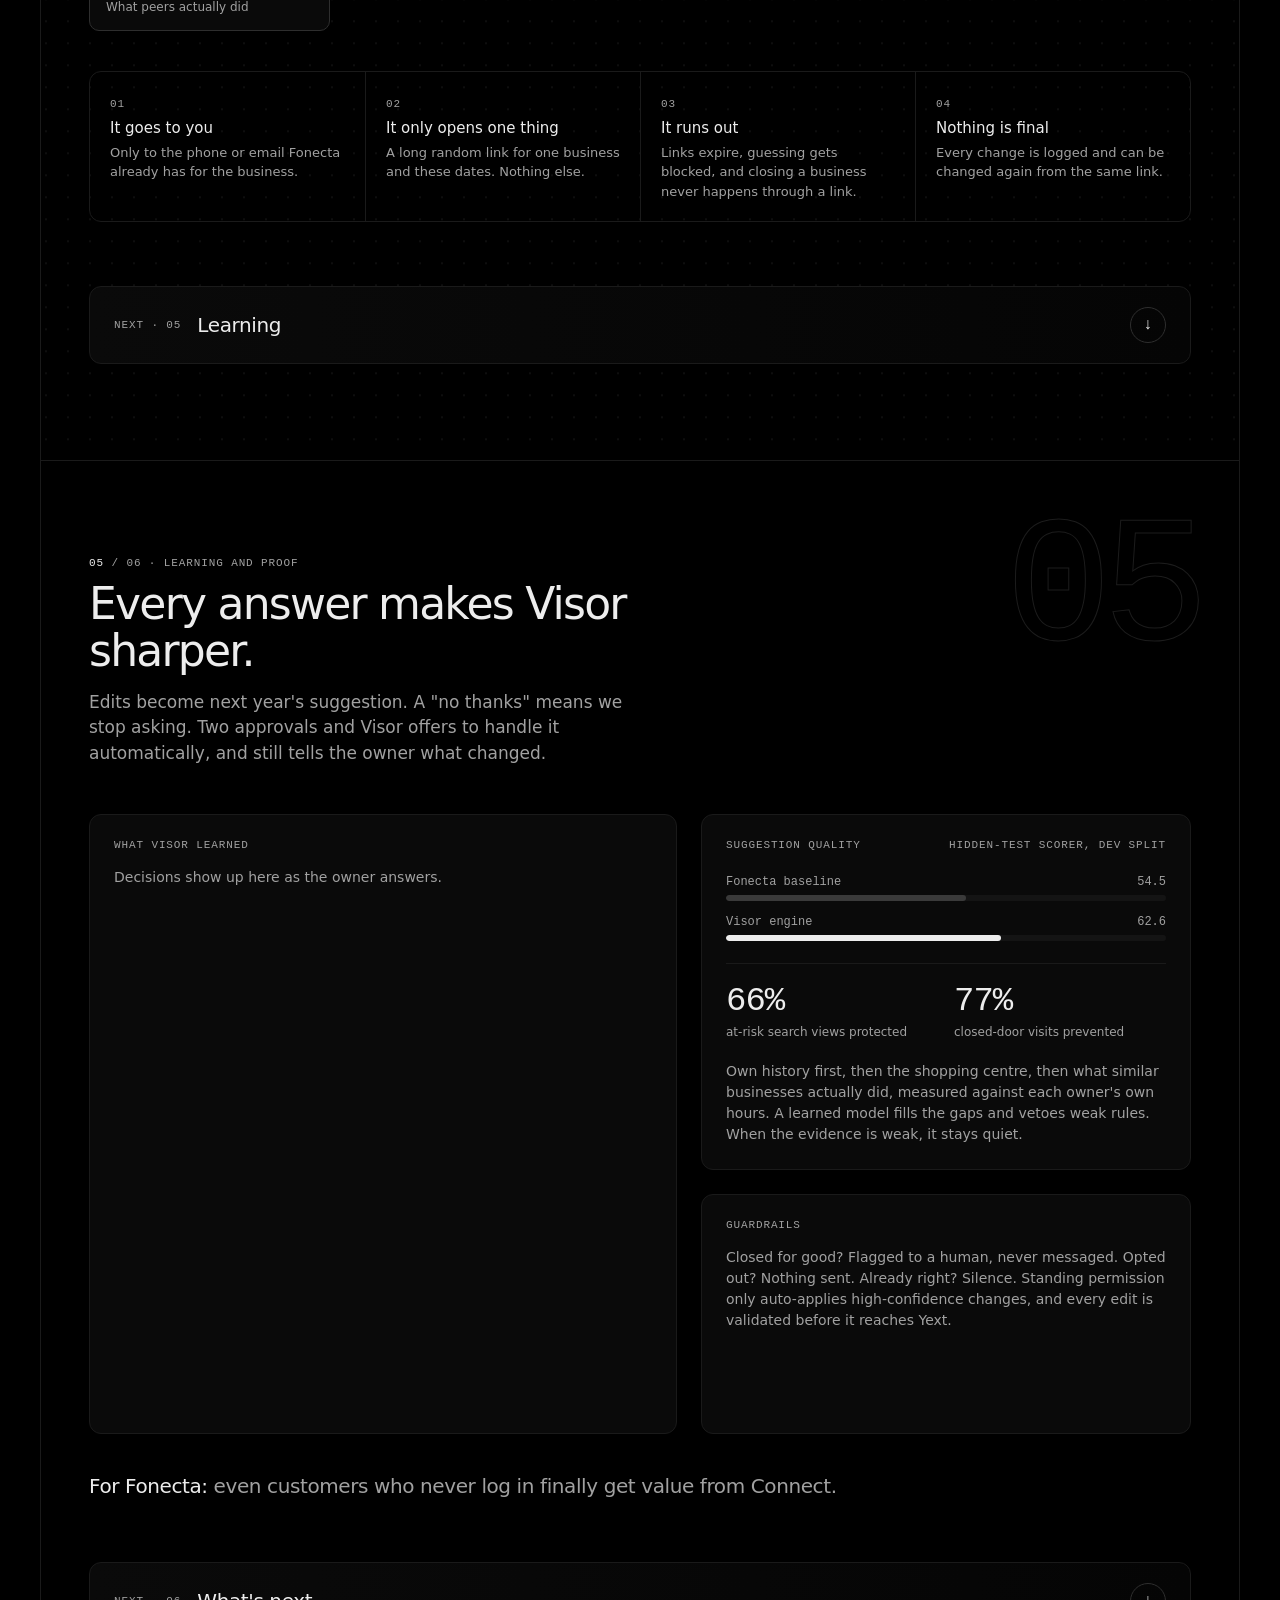
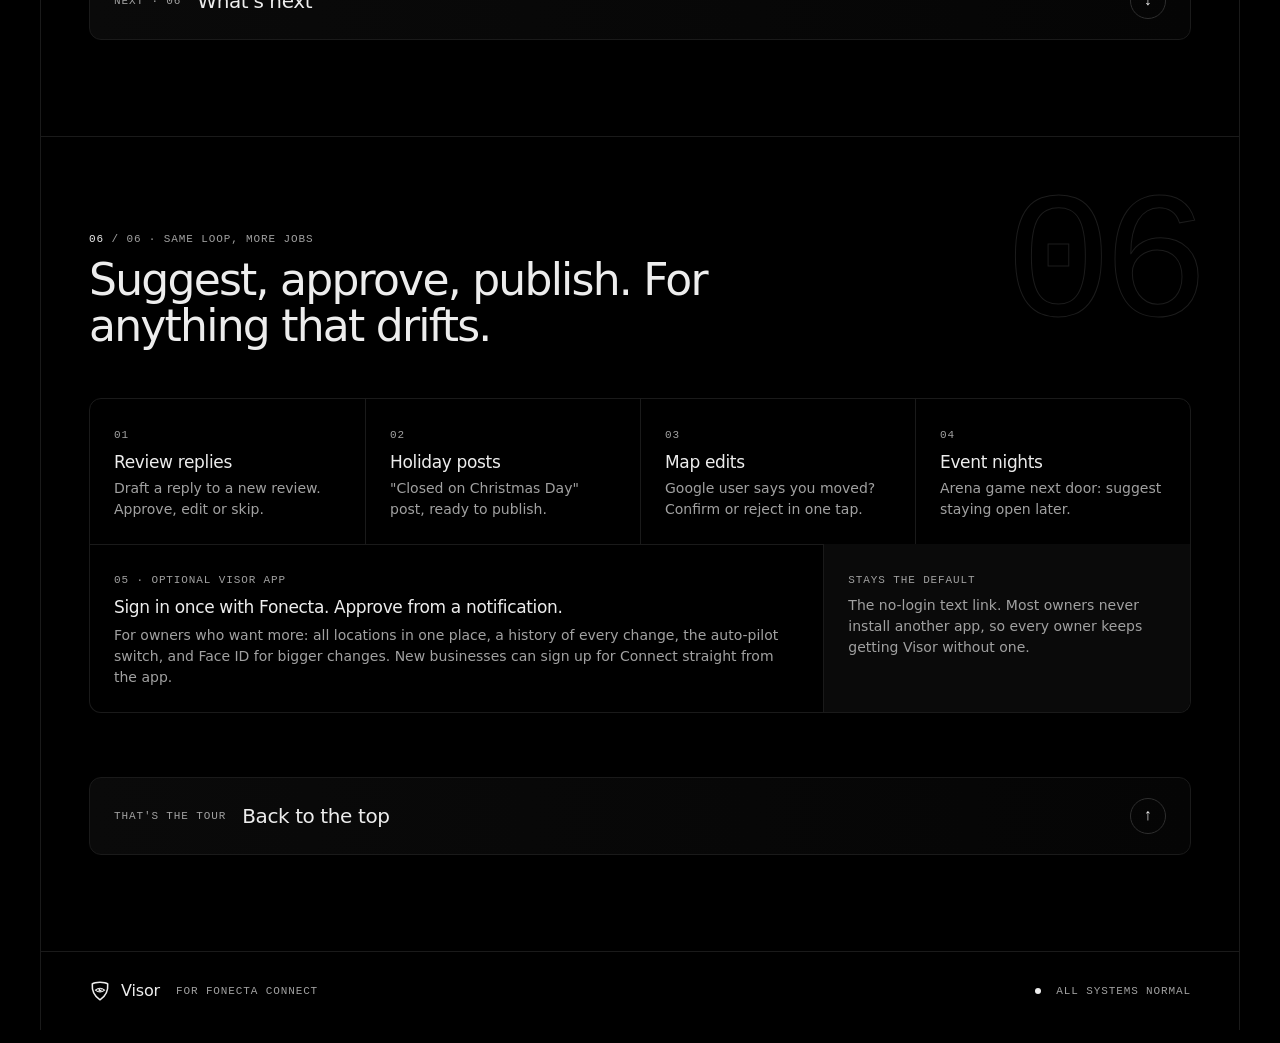
==== commit 5b18633f: "Engine v2 submitted: 62.6 dev (v1 60.7), 58.0 on the 2025 back-test (v1 52.3), fewer harmful suggest" ====
--- a/backend/static/index.html
+++ b/backend/static/index.html
@@ -302,7 +302,7 @@
 
   <div class="stats">
     <div class="stat"><b>3,000</b><span class="label">Businesses watched</span></div>
-    <div class="stat"><b>60.7</b><span class="label">Engine score (dev)</span></div>
+    <div class="stat"><b>62.6</b><span class="label">Engine score (dev)</span></div>
     <div class="stat"><b>0</b><span class="label">Logins needed</span></div>
     <div class="stat"><b>4</b><span class="label">Languages</span></div>
     <div class="stat"><b>~2 min</b><span class="label">Live on Google</span></div>
@@ -407,10 +407,10 @@
       <div class="card"><div class="label"><span>Suggestion quality</span><span>hidden-test scorer, dev split</span></div>
         <div class="bars">
           <div class="bar base"><div class="t"><span>Fonecta baseline</span><span>54.5</span></div><div class="tr"><div class="fi" data-w="54.5"></div></div></div>
-          <div class="bar"><div class="t"><span>Visor engine</span><span>60.7</span></div><div class="tr"><div class="fi" data-w="60.7"></div></div></div>
+          <div class="bar"><div class="t"><span>Visor engine</span><span>62.6</span></div><div class="tr"><div class="fi" data-w="62.6"></div></div></div>
         </div>
-        <div class="proof"><div><b id="pv">64%</b><span>at-risk search views protected</span></div><div><b id="pd">73%</b><span>closed-door visits prevented</span></div></div>
-        <p class="lead" style="font-size:14px;margin-top:20px">Own history first, then the shopping centre, then what similar businesses actually did, measured against each owner's own hours. When the evidence is weak, it stays quiet.</p>
+        <div class="proof"><div><b id="pv">66%</b><span>at-risk search views protected</span></div><div><b id="pd">77%</b><span>closed-door visits prevented</span></div></div>
+        <p class="lead" style="font-size:14px;margin-top:20px">Own history first, then the shopping centre, then what similar businesses actually did, measured against each owner's own hours. A learned model fills the gaps and vetoes weak rules. When the evidence is weak, it stays quiet.</p>
       </div>
       <div class="card"><div class="label"><span>Guardrails</span></div>
         <p class="lead" style="font-size:14px;margin-top:16px">Closed for good? Flagged to a human, never messaged. Opted out? Nothing sent. Already right? Silence. Standing permission only auto-applies high-confidence changes, and every edit is validated before it reaches Yext.</p>
@@ -579,7 +579,7 @@
   const o = await (await fetch("/api/overview")).json();
   $("season").textContent = `Holiday season · ${o.season}`;
   $("kpis").innerHTML = [[nfmt(o.businesses),"Businesses"],[nfmt(o.dates_to_fix),"Dates to fix"],[nfmt(o.owners_to_text),"Owners to text"],
-    [o.need_a_human,"Need a human"],[Math.floor(o.views_protected*100)+"%","Views protected"]].map(([v,l]) => `<div class="kpi"><b>${v}</b><span class="label">${l}</span></div>`).join("");
+    [o.need_a_human,"Need a human"],[Math.round(o.views_protected*100)+"%","Views protected"]].map(([v,l]) => `<div class="kpi"><b>${v}</b><span class="label">${l}</span></div>`).join("");
   const cal = o.calendar;
   if(cal){
     const parts = Object.entries(cal.countries).map(([c, v]) => v.source === "live"
@@ -588,7 +588,7 @@
     $("livecal").style.display = cal.source === "fallback" ? "none" : "flex";   // only show the live check when it is live
     $("livecal").querySelector(".lc").innerHTML = `<span><span class="dot"></span>&nbsp; ${esc(cal.provider)}</span>${parts}`;
   }
-  $("pv").textContent = Math.floor(o.views_protected*100) + "%"; $("pd").textContent = Math.floor(o.doors_prevented*100) + "%";
+  $("pv").textContent = Math.round(o.views_protected*100) + "%"; $("pd").textContent = Math.round(o.doors_prevented*100) + "%";
   if(!$("chart").children.length){
     const max = Math.max(...o.days.map(d => d.count));
     $("chart").innerHTML = o.days.map(d => `<div class="col ${d.count > max*0.45 ? "peak" : ""}"><span class="v">${nfmt(d.count)}</span><div class="b" data-h="${Math.max(3, d.count/max*100)}"></div><span class="x">${dlabel(d.date)}</span></div>`).join("");
